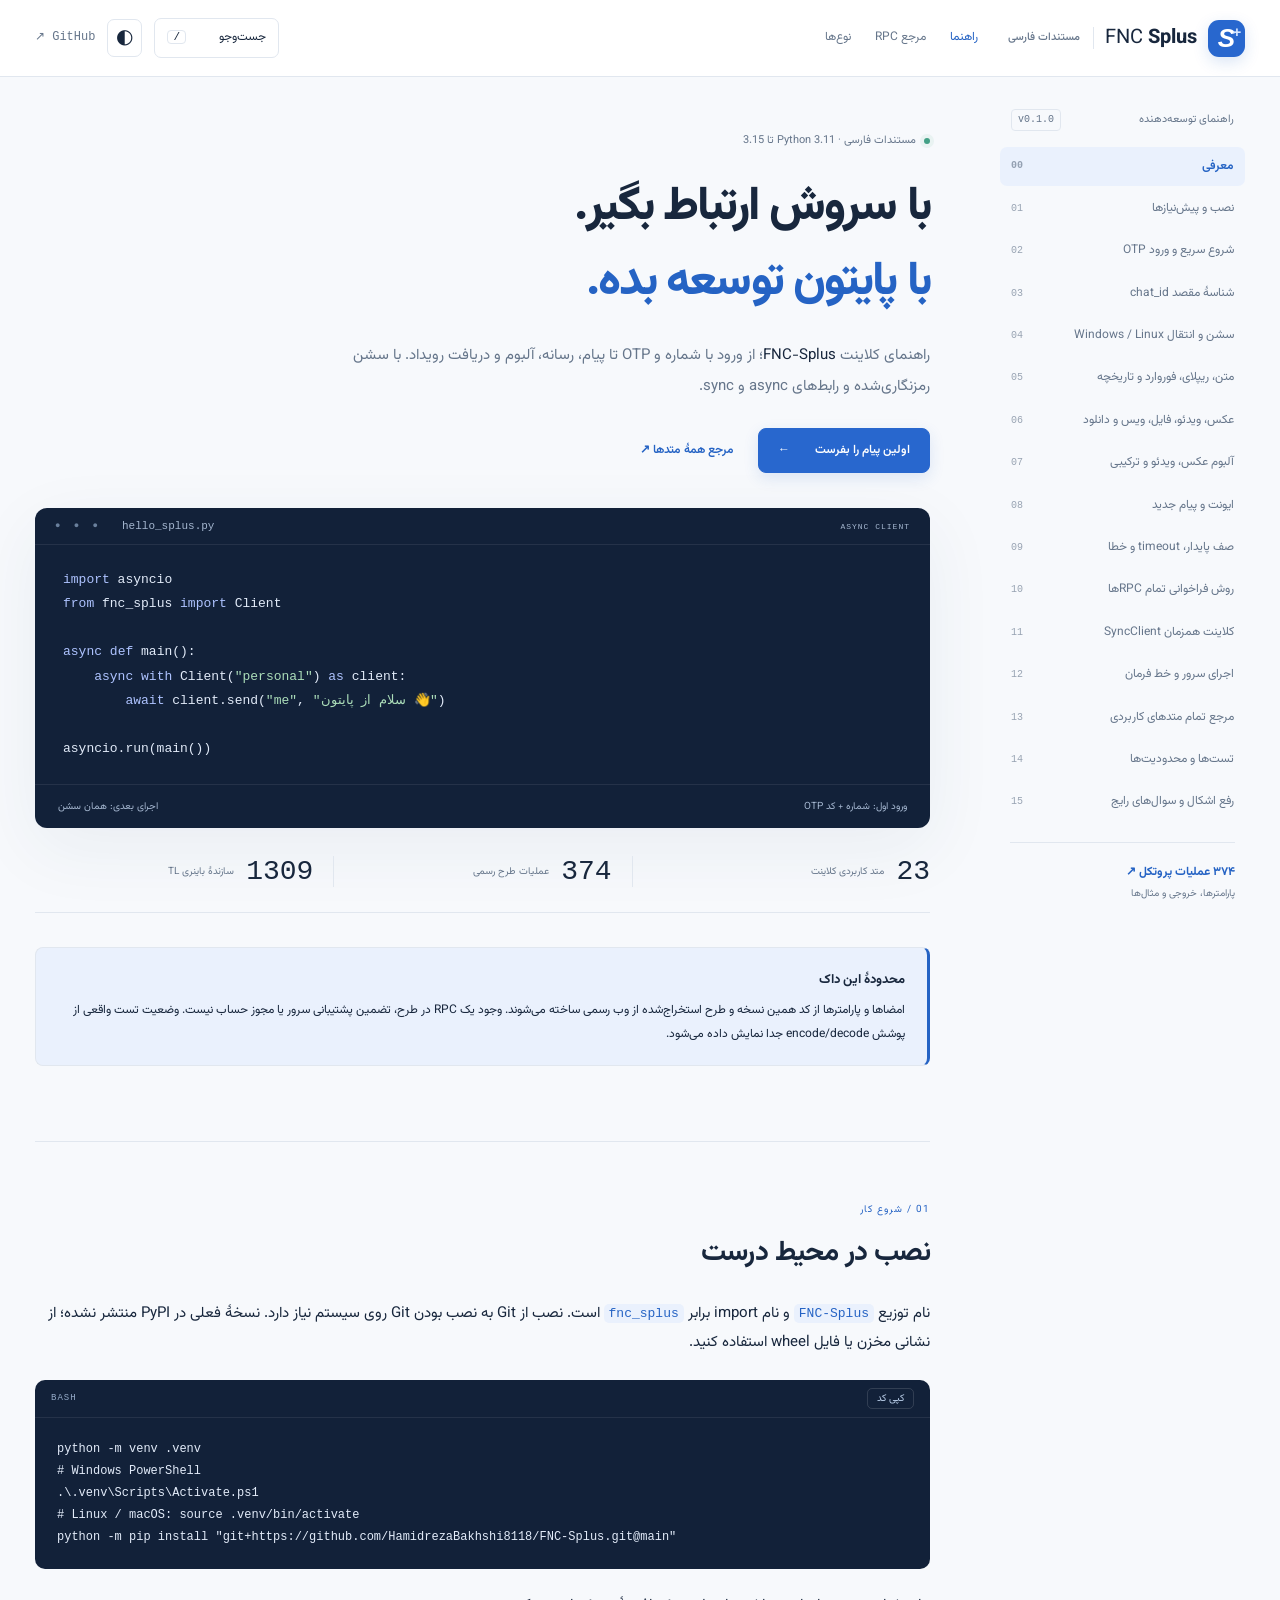
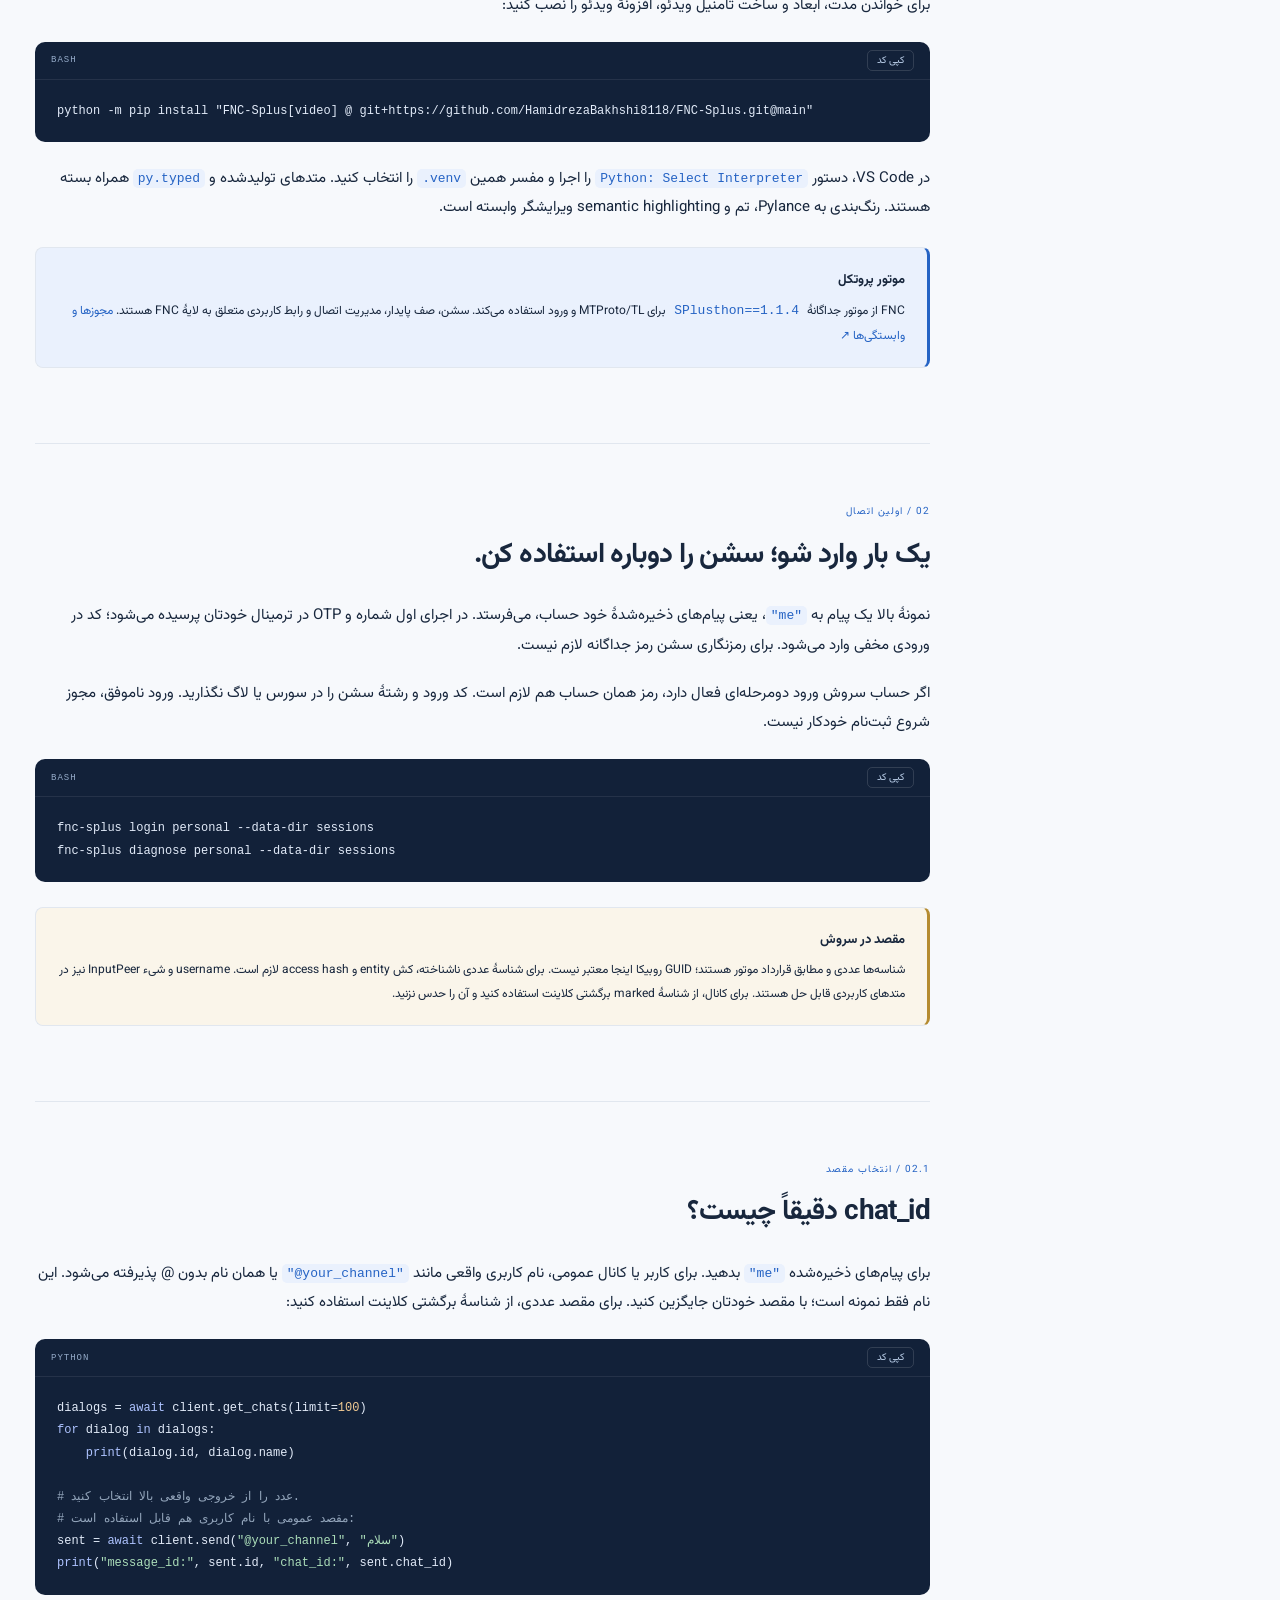
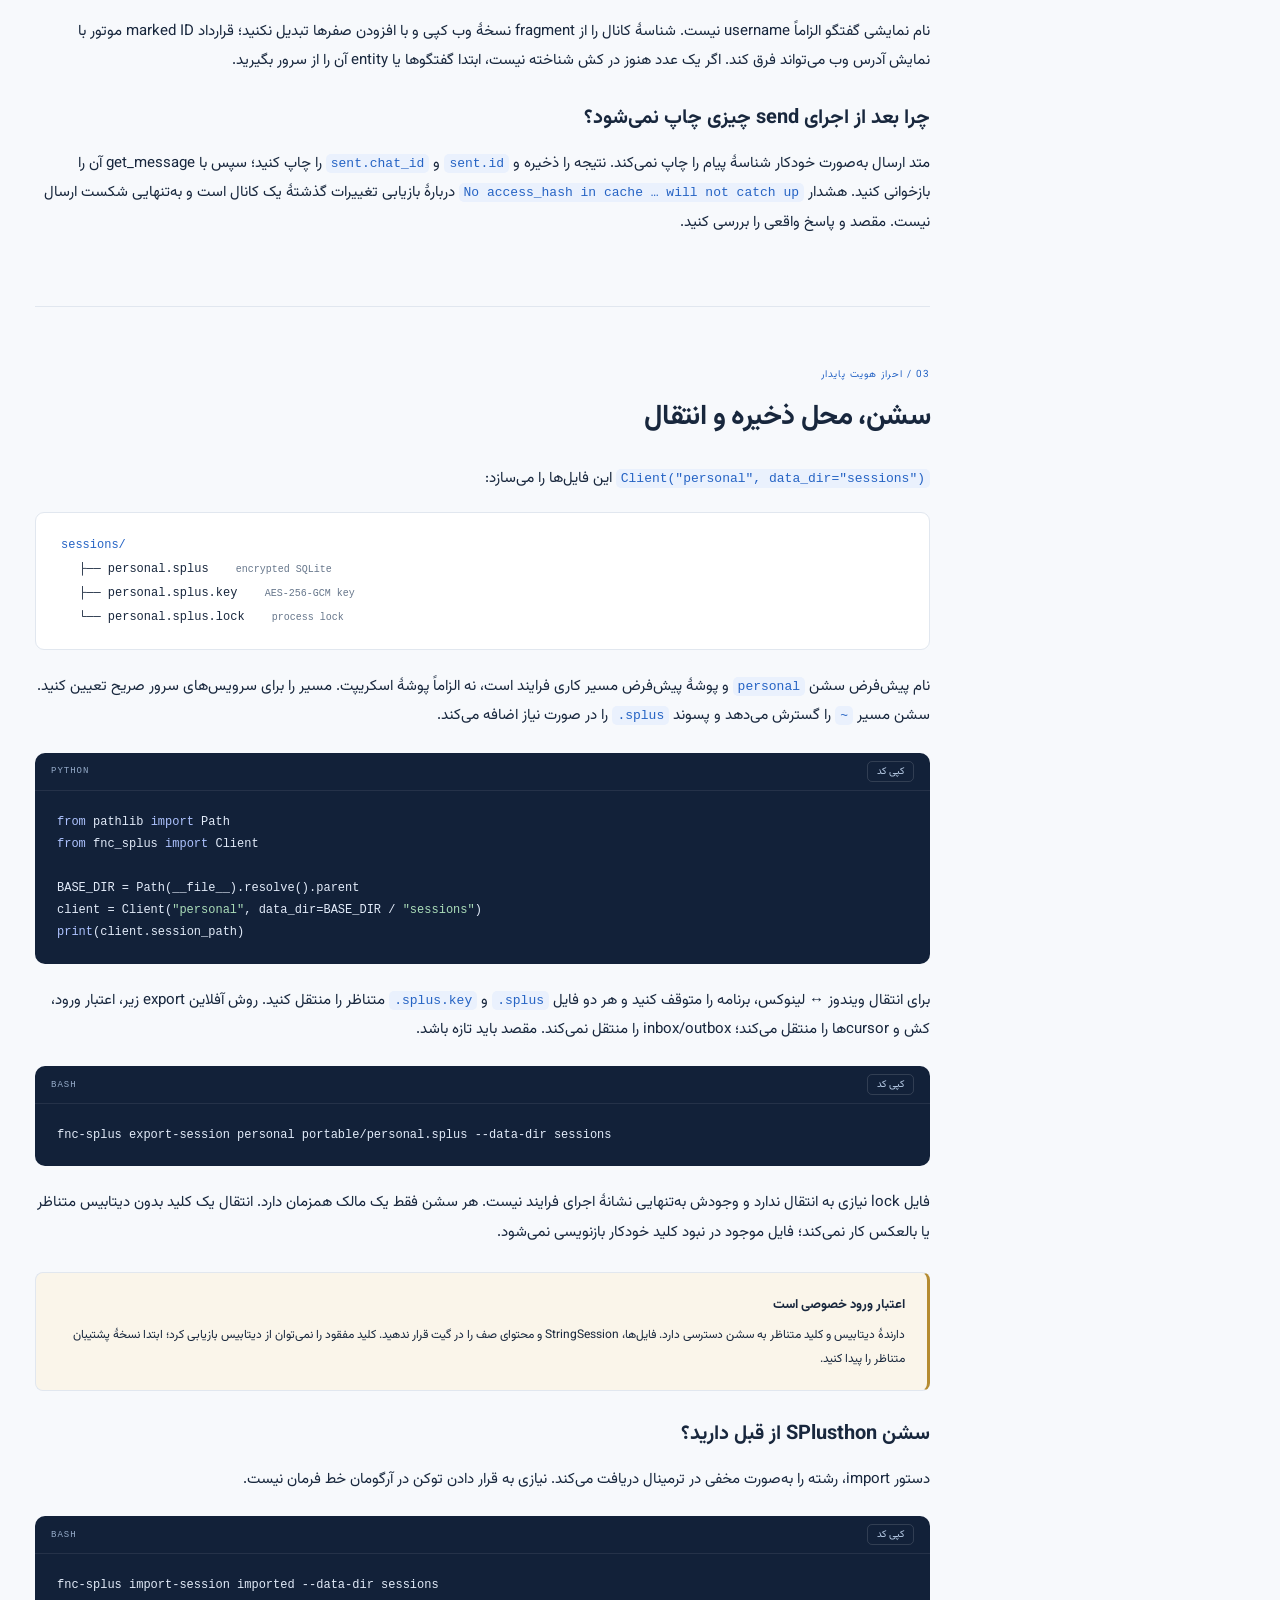
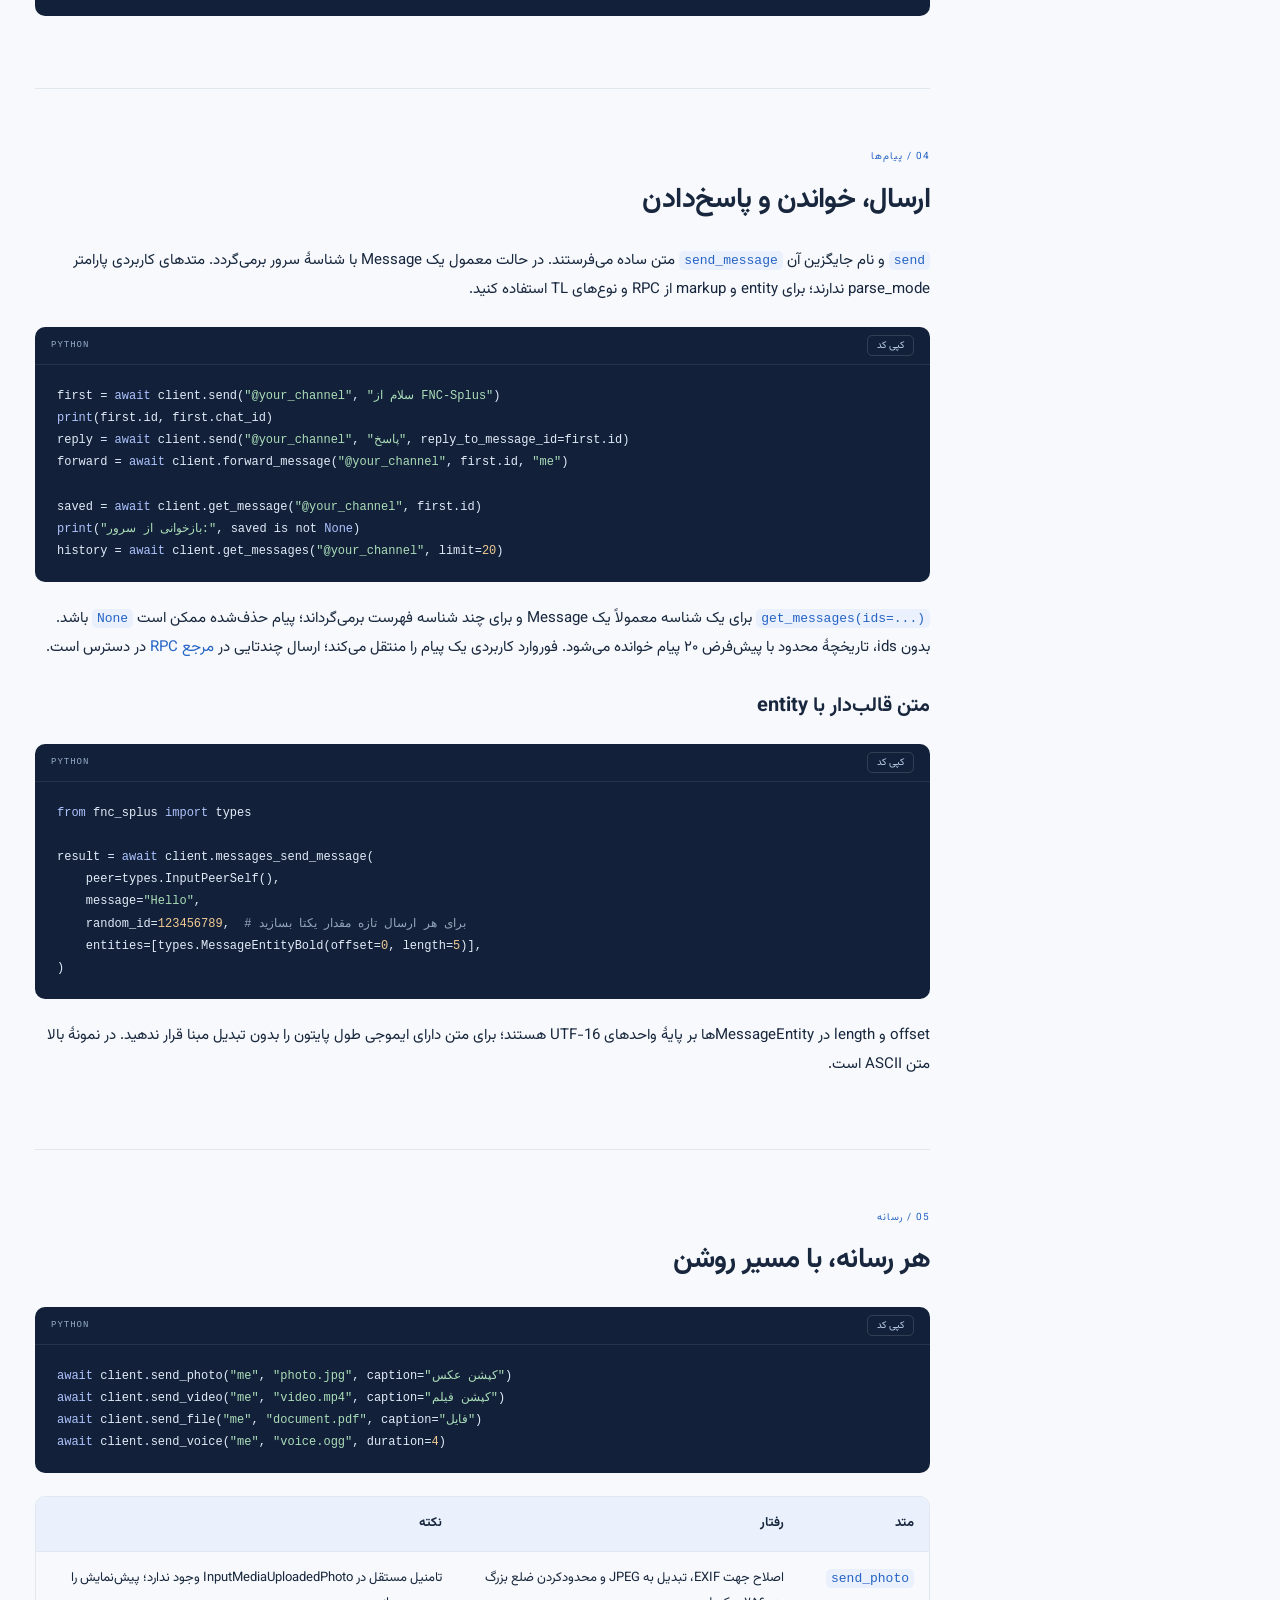
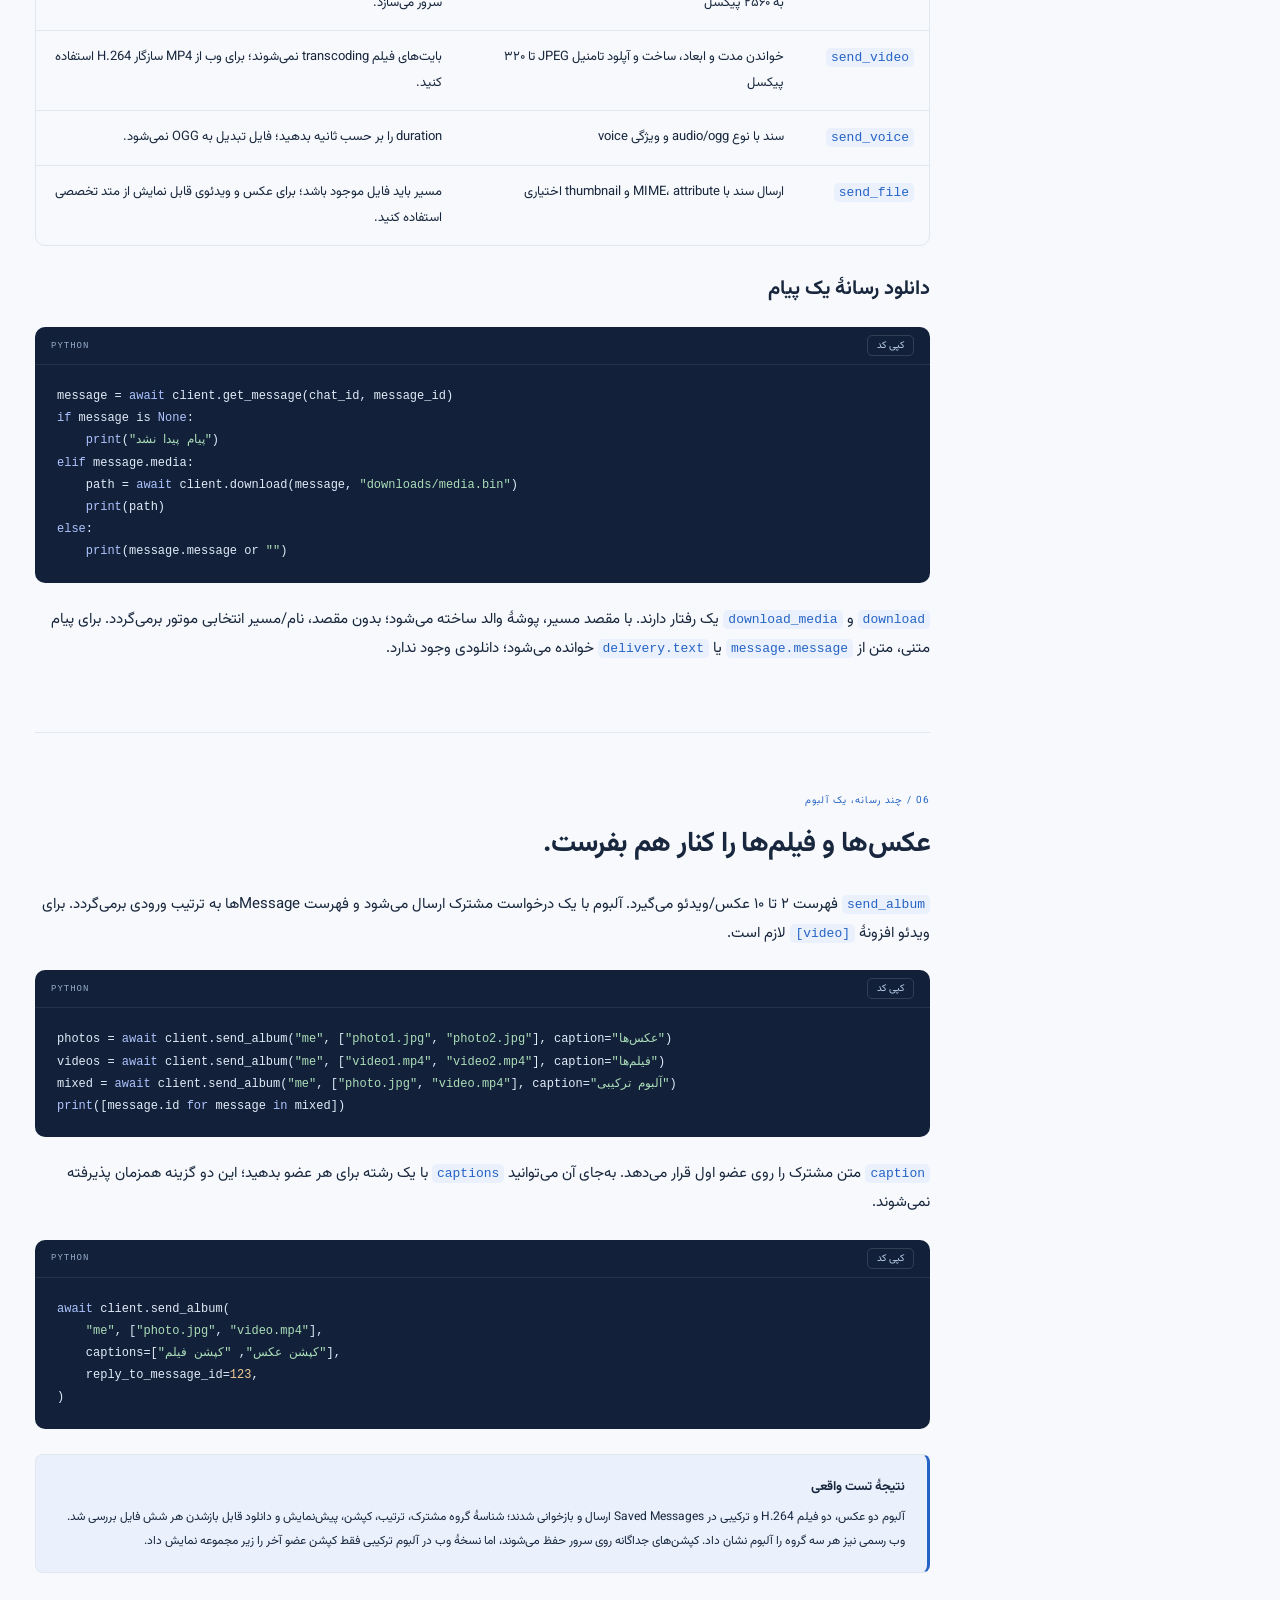
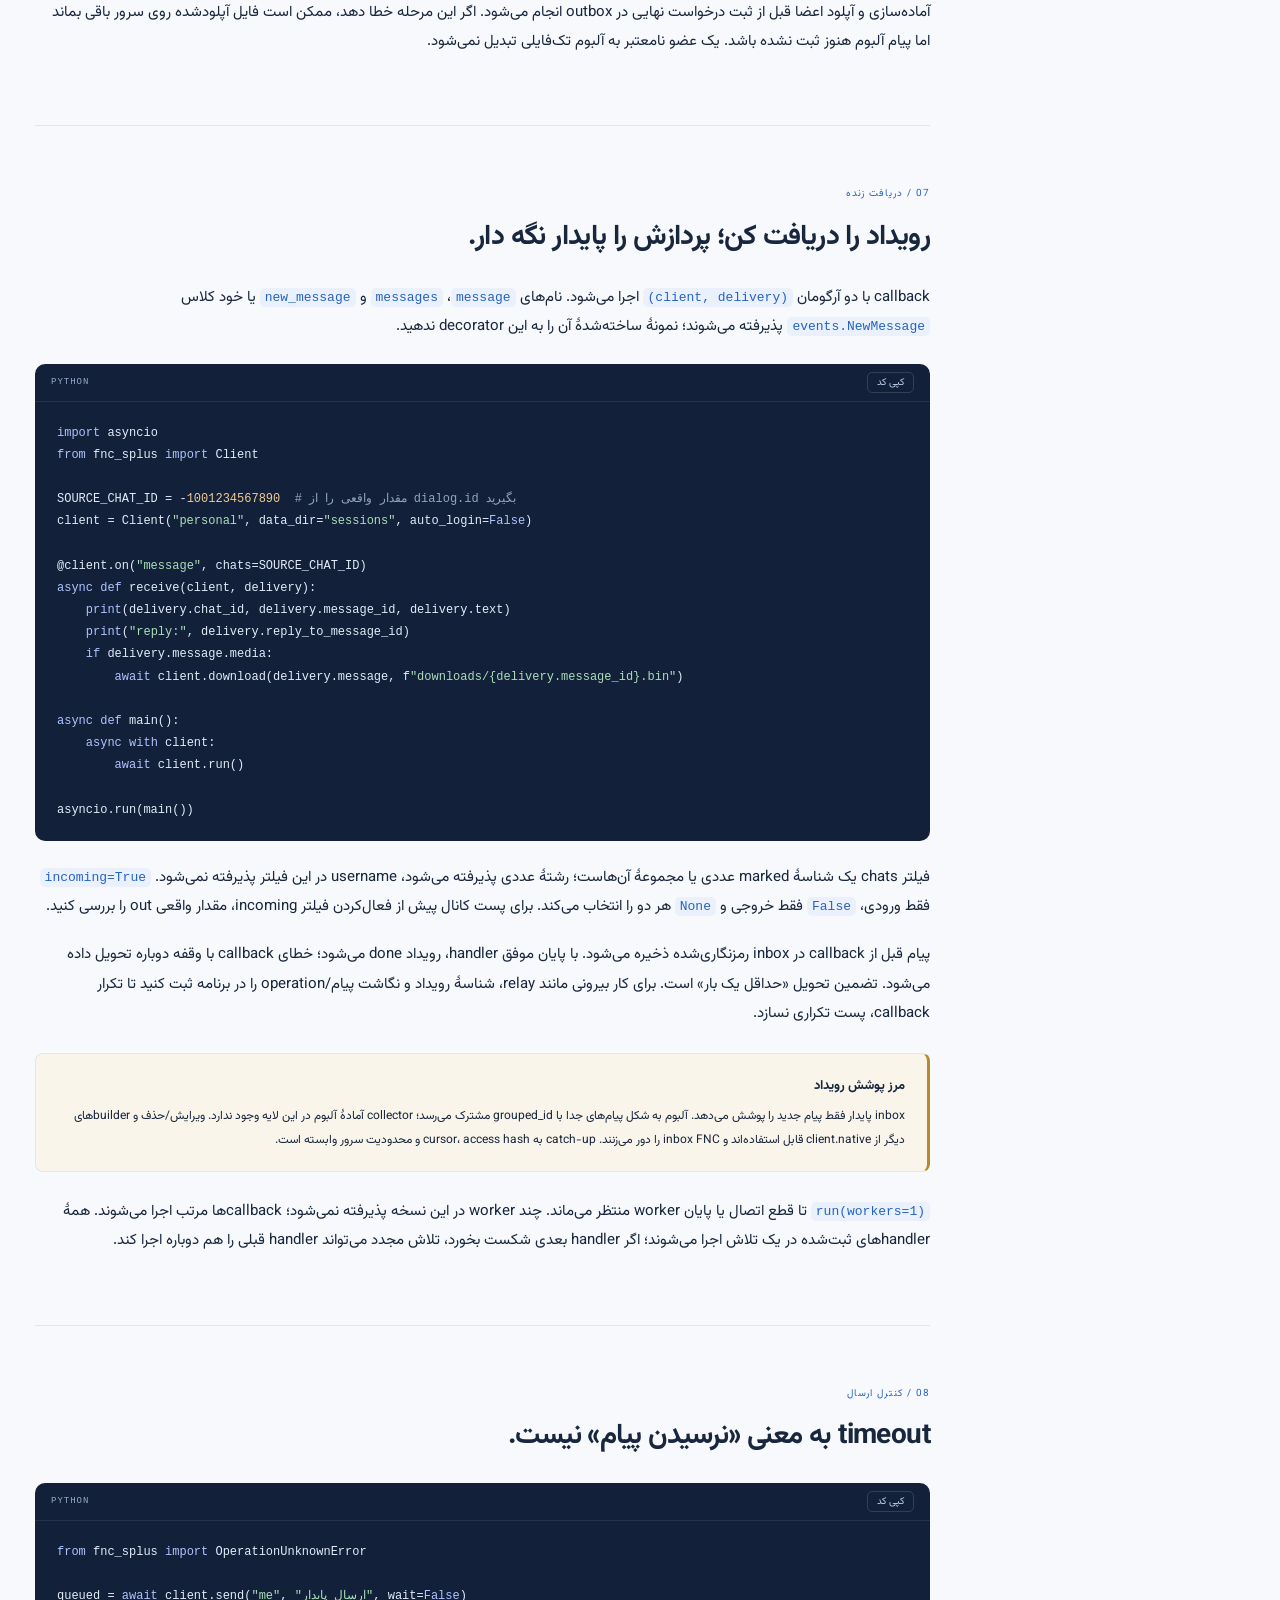
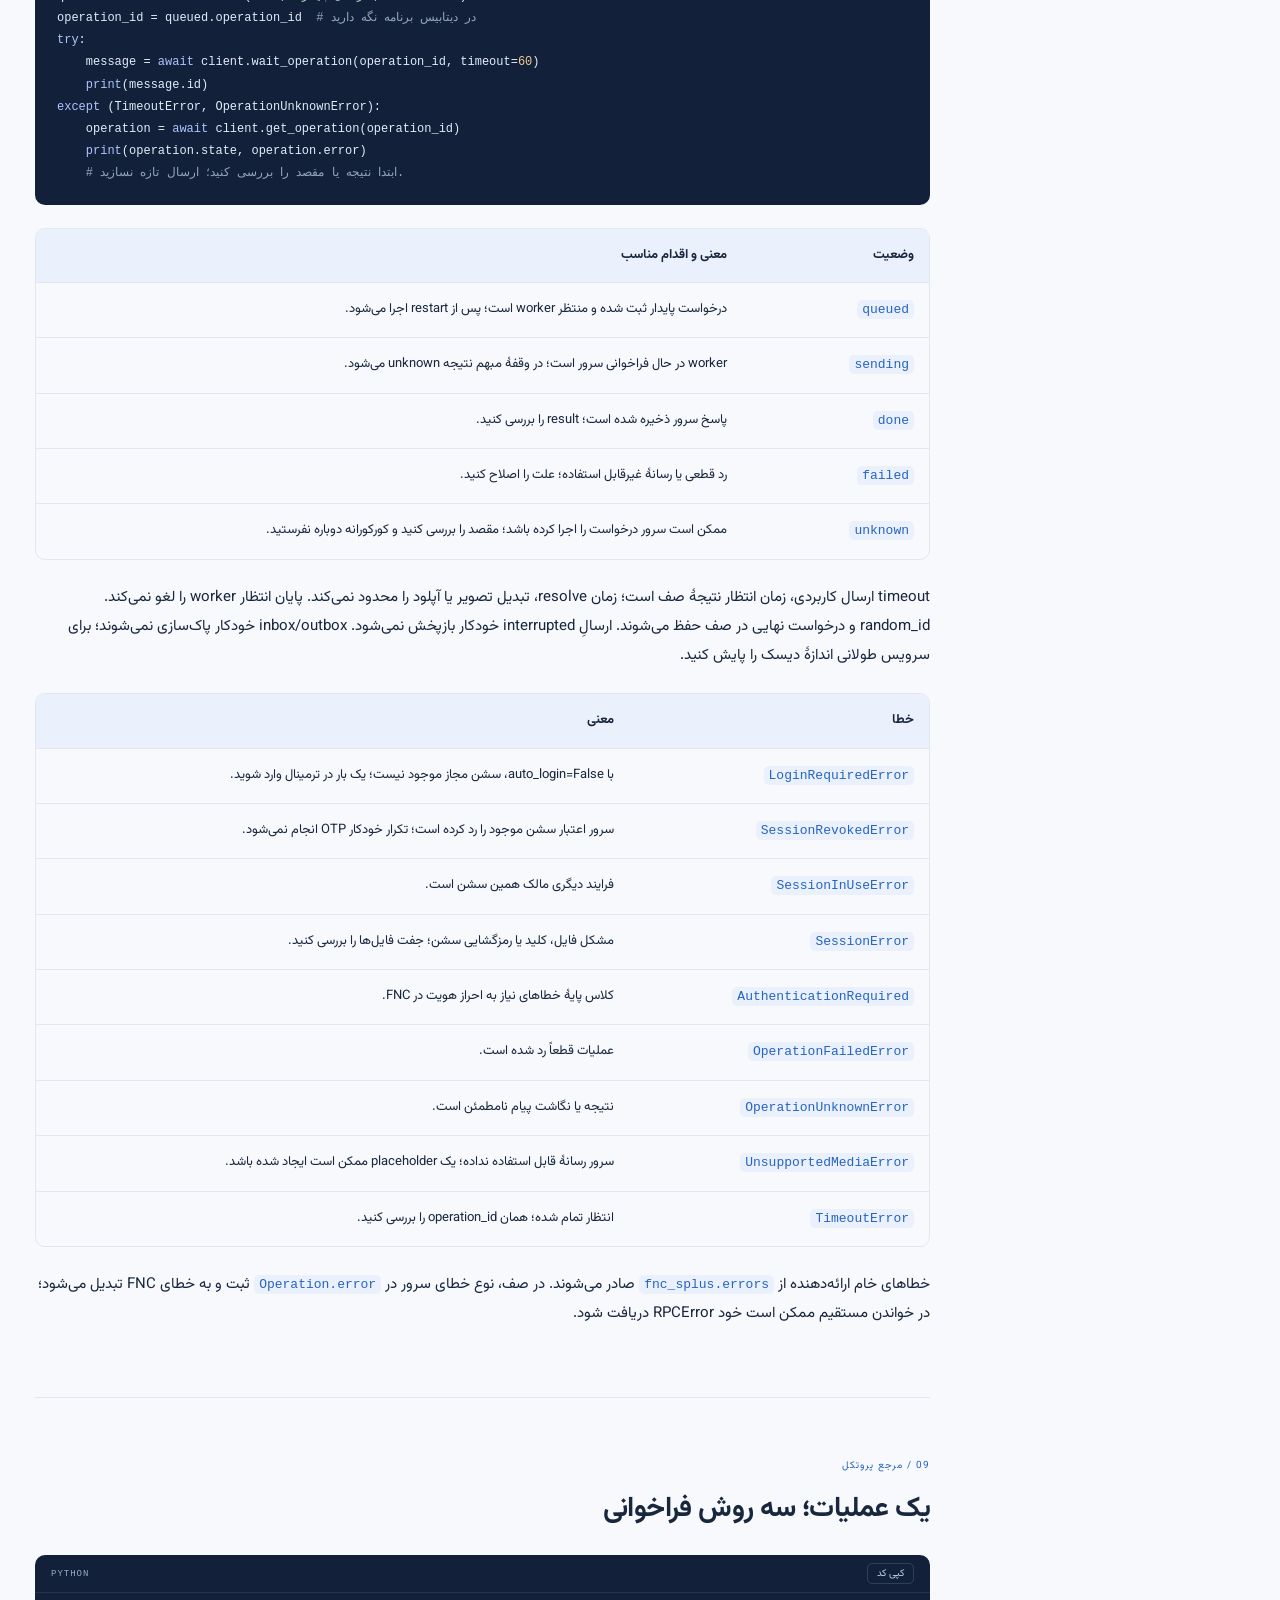
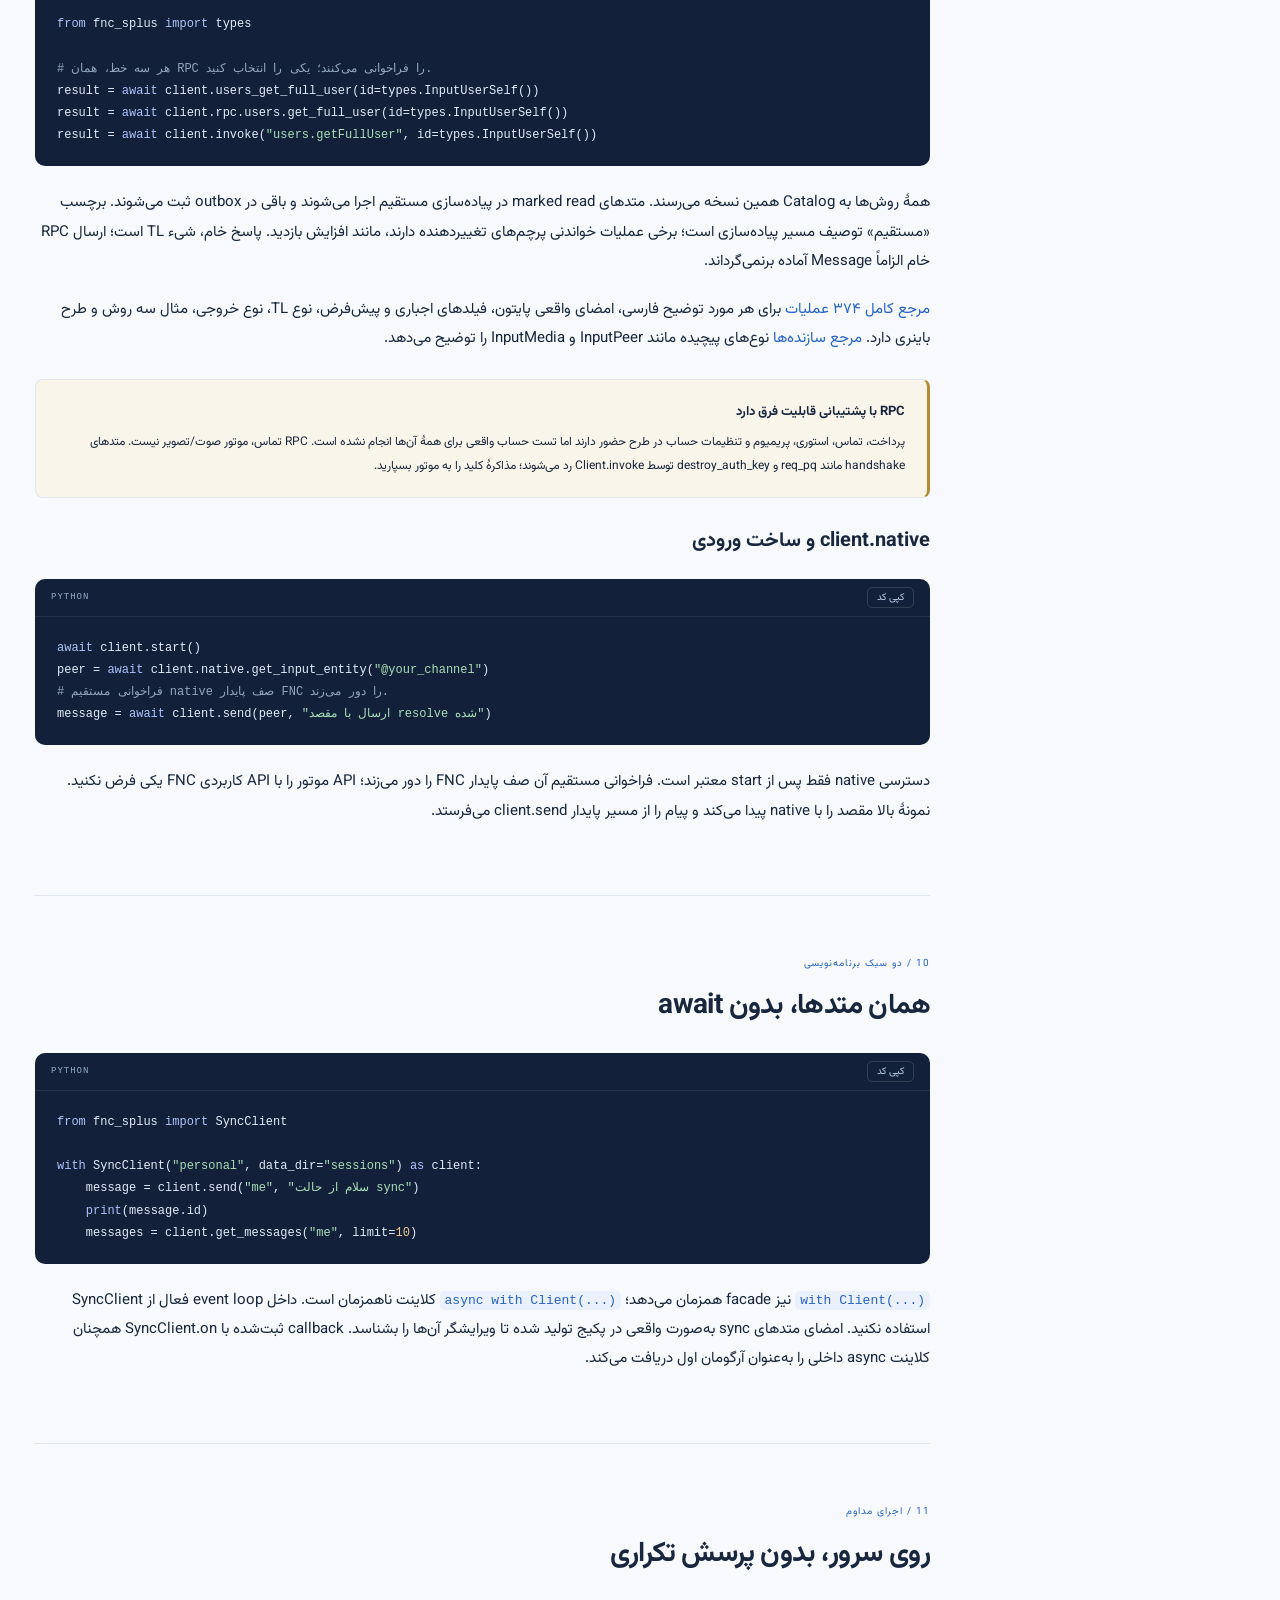
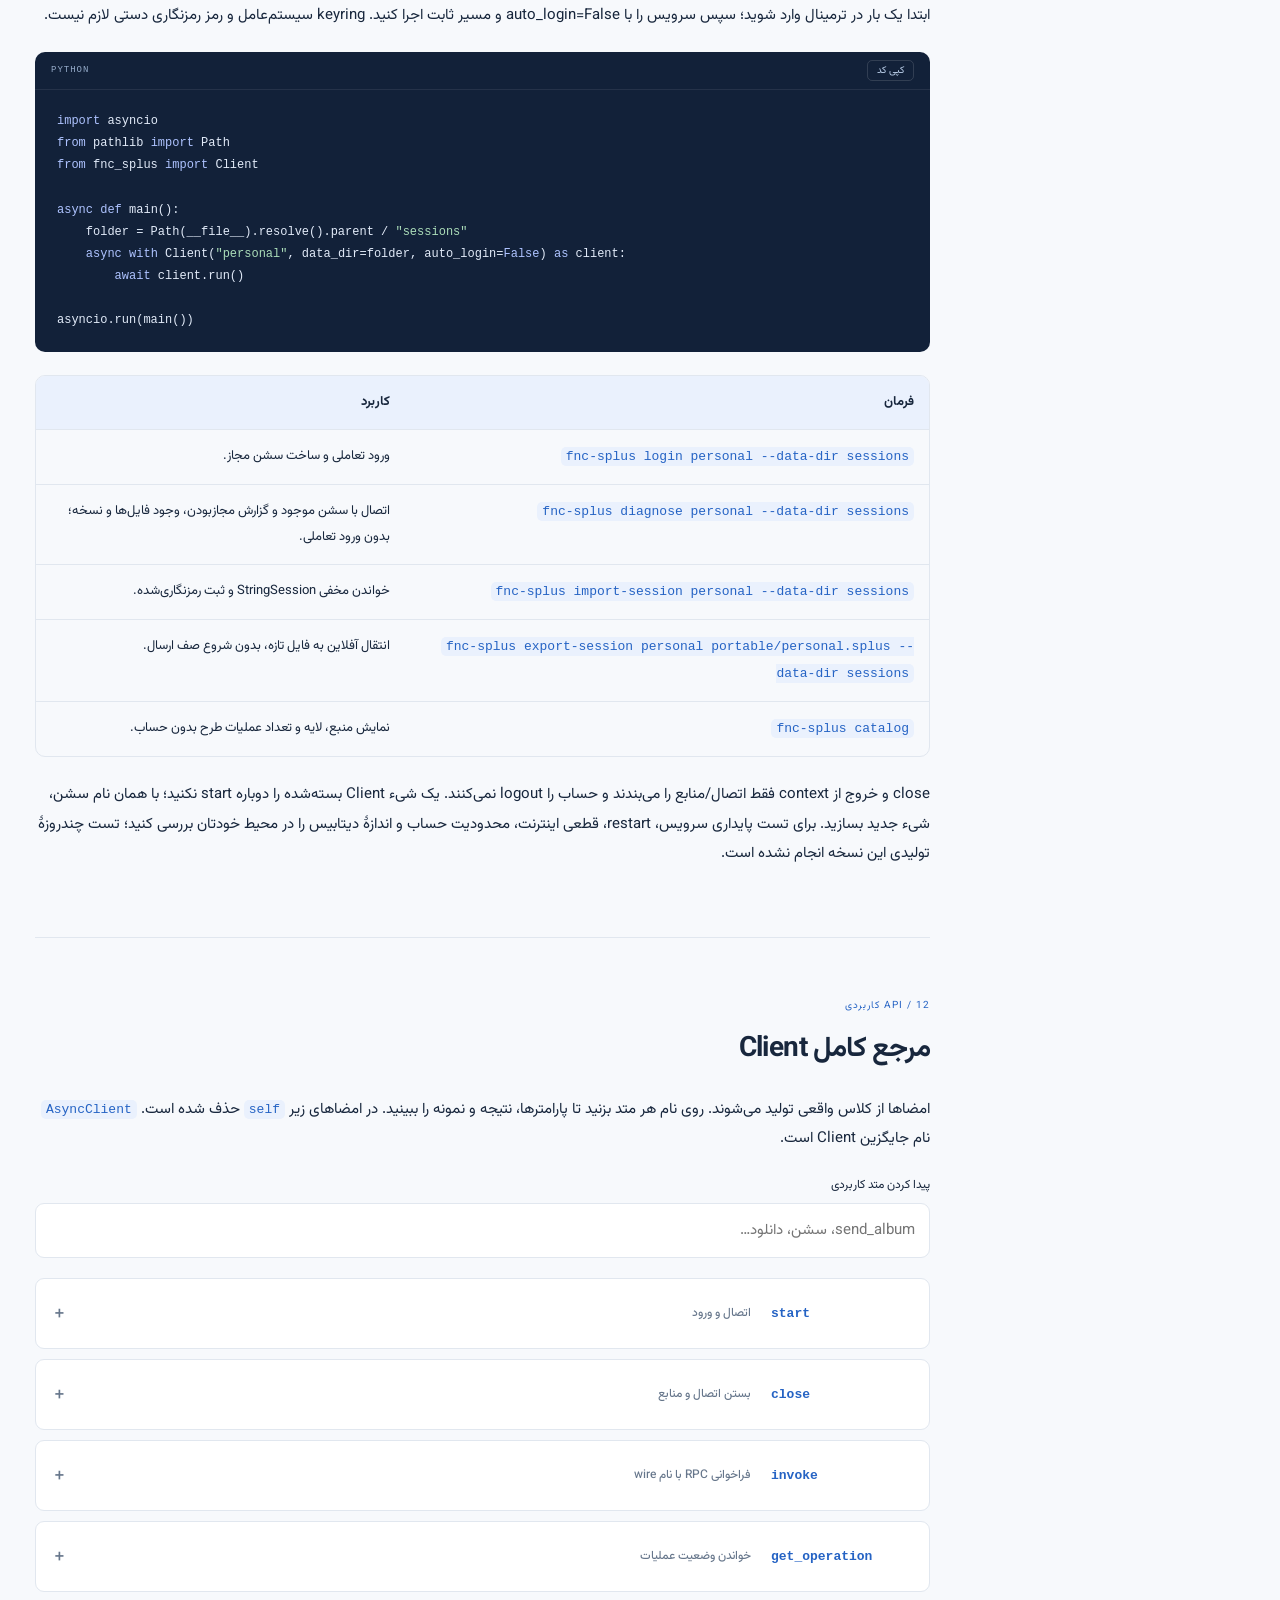
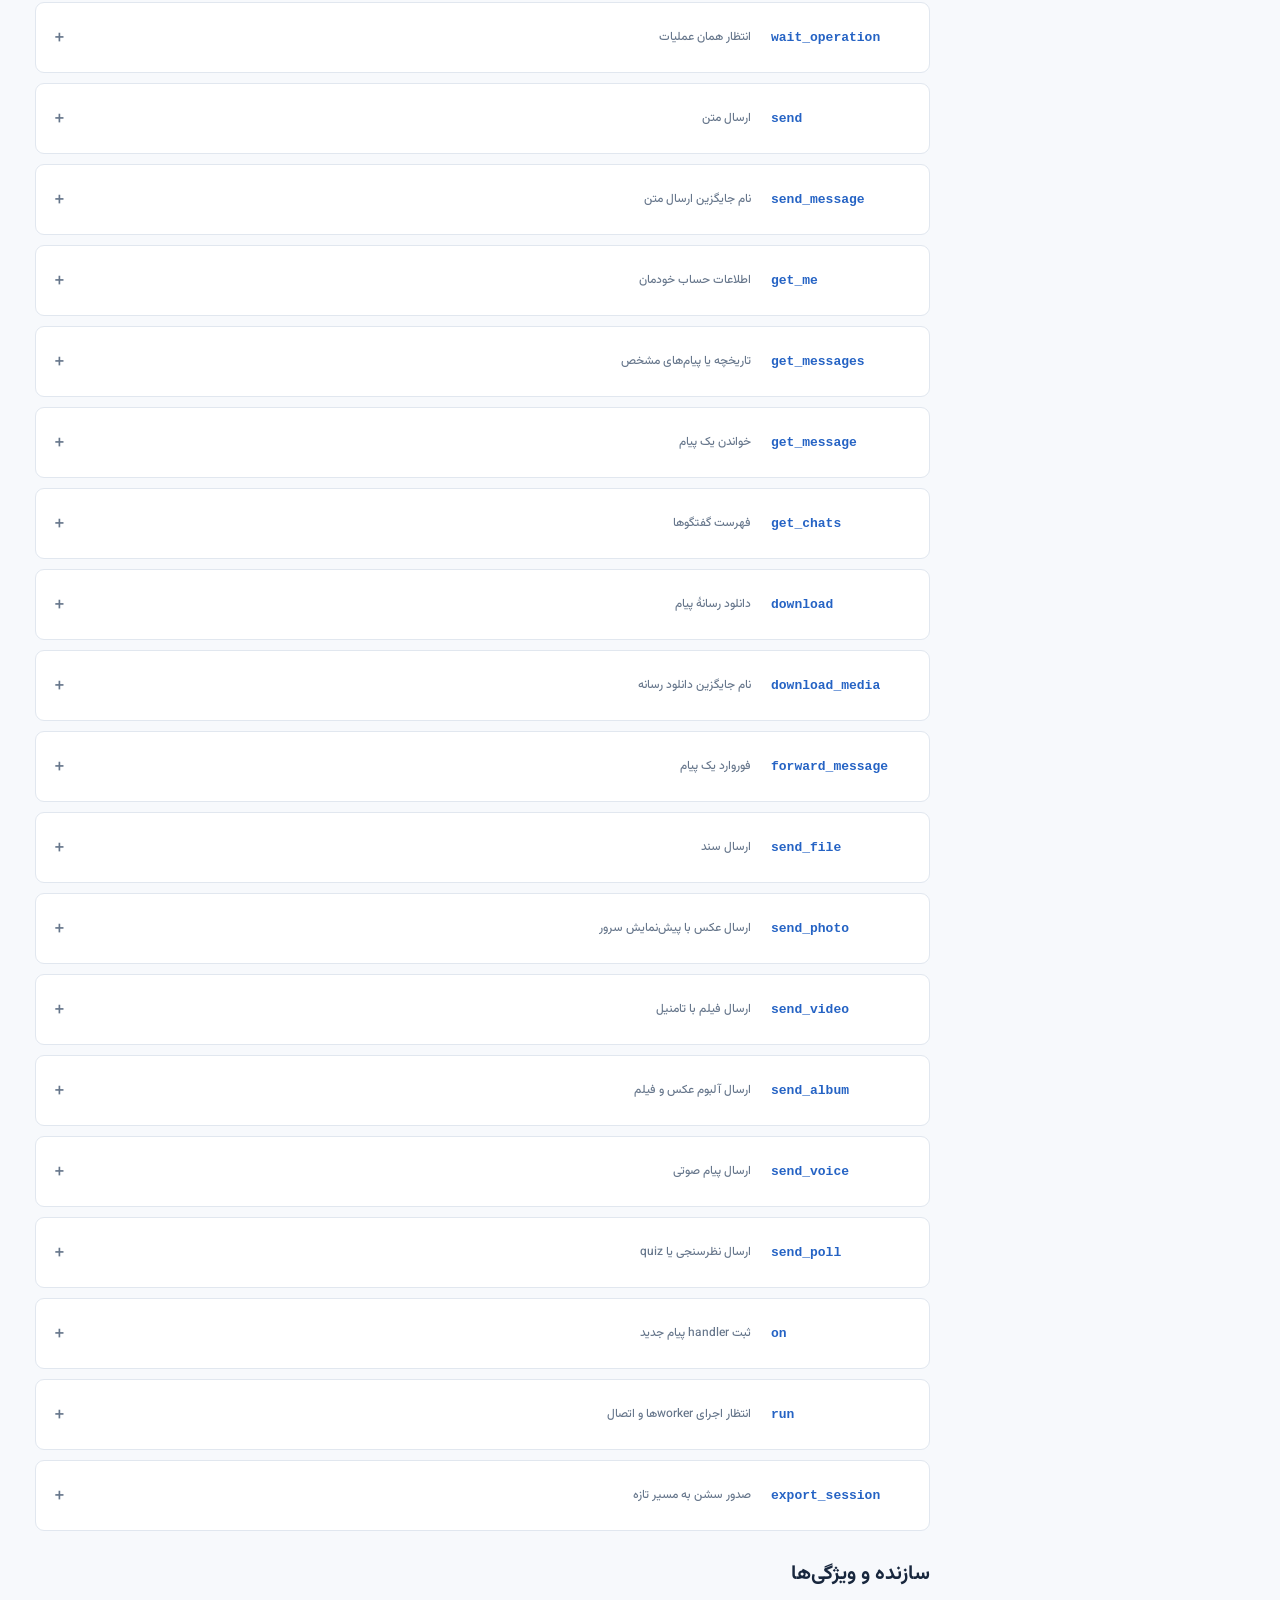
==== docs/site/index.html @ 66d09104 "docs: add complete Persian Splus website and generated API reference" ====
<!doctype html>
<html lang="fa" dir="rtl" data-theme="light"><head><meta charset="utf-8"><meta name="viewport" content="width=device-width,initial-scale=1"><meta name="description" content="مستندات فارسی FNC-Splus؛ ورود و سشن، پیام و آلبوم، ایونت و مرجع کامل متدهای سروش پلاس."><meta name="theme-color" content="#f7f9fc"><title>راهنمای فارسی کلاینت پایتون — FNC-Splus</title><link rel="icon" href="favicon.svg" type="image/svg+xml"><link rel="stylesheet" href="styles.css"><script src="reference.js" defer></script><script src="docs.js" defer></script></head><body data-page="guide"><a class="skip-link" href="#main">رفتن به محتوا</a><header class="site-header"><div class="header-inner">
<a class="brand" href="index.html"><span class="brand-icon" aria-hidden="true">S<span>+</span></span><span dir="ltr">FNC <b>Splus</b></span><span class="brand-caption">مستندات فارسی</span></a>
<nav class="top-nav" aria-label="ناوبری اصلی"><a href="index.html">راهنما</a><a href="api.html">مرجع RPC</a><a href="types.html">نوع‌ها</a></nav>
<div class="header-actions"><button id="search-trigger" aria-label="جست‌وجوی مستندات">جست‌وجو <kbd>/</kbd></button><button id="theme-toggle" aria-label="تغییر تم">◐</button><a class="github-link" href="https://github.com/HamidrezaBakhshi8118/FNC-Splus">GitHub ↗</a></div></div></header><div class="guide-layout"><aside class="sidebar"><div class="sidebar-kicker">راهنمای توسعه‌دهنده <span>v0.1.0</span></div><nav aria-label="بخش‌های راهنما"><a class="nav-link" href="#overview"><span>معرفی</span><small>00</small></a><a class="nav-link" href="#installation"><span>نصب و پیش‌نیازها</span><small>01</small></a><a class="nav-link" href="#quickstart"><span>شروع سریع و ورود OTP</span><small>02</small></a><a class="nav-link" href="#chat-id"><span>شناسهٔ مقصد chat_id</span><small>03</small></a><a class="nav-link" href="#sessions"><span>سشن و انتقال Windows / Linux</span><small>04</small></a><a class="nav-link" href="#messages"><span>متن، ریپلای، فوروارد و تاریخچه</span><small>05</small></a><a class="nav-link" href="#media"><span>عکس، ویدئو، فایل، ویس و دانلود</span><small>06</small></a><a class="nav-link" href="#albums"><span>آلبوم عکس، ویدئو و ترکیبی</span><small>07</small></a><a class="nav-link" href="#events"><span>ایونت و پیام جدید</span><small>08</small></a><a class="nav-link" href="#operations"><span>صف پایدار، timeout و خطا</span><small>09</small></a><a class="nav-link" href="#raw-api"><span>روش فراخوانی تمام RPCها</span><small>10</small></a><a class="nav-link" href="#sync"><span>کلاینت همزمان SyncClient</span><small>11</small></a><a class="nav-link" href="#server"><span>اجرای سرور و خط فرمان</span><small>12</small></a><a class="nav-link" href="#client-reference"><span>مرجع تمام متدهای کاربردی</span><small>13</small></a><a class="nav-link" href="#validation"><span>تست‌ها و محدودیت‌ها</span><small>14</small></a><a class="nav-link" href="#faq"><span>رفع اشکال و سوال‌های رایج</span><small>15</small></a></nav><a class="sidebar-reference" href="api.html"><b>۳۷۴ عملیات پروتکل ↗</b><span>پارامترها، خروجی و مثال‌ها</span></a><a class="sidebar-reference" href="types.html">فرهنگ نوع‌های TL ↗</a></aside><main id="main" class="guide-main"><section id="overview" class="hero" data-title="معرفی">
 <div class="eyebrow"><span class="status-dot"></span> مستندات فارسی · Python 3.11 تا 3.15</div>
 <h1>با سروش ارتباط بگیر.<br><span>با پایتون توسعه بده.</span></h1>
 <p class="hero-lead">راهنمای کلاینت <bdi>FNC-Splus</bdi>؛ از ورود با شماره و OTP تا پیام، رسانه، آلبوم و دریافت رویداد. با سشن رمزنگاری‌شده و رابط‌های async و sync.</p>
 <div class="hero-actions"><a class="primary-button" href="#quickstart">اولین پیام را بفرست <span aria-hidden="true">←</span></a><a class="text-button" href="api.html">مرجع همهٔ متدها ↗</a></div>
 <div class="hero-terminal"><div class="terminal-bar"><span class="terminal-dots">● ● ●</span><span>hello_splus.py</span><span class="terminal-label">ASYNC CLIENT</span></div><pre><code class="language-python">import asyncio
from fnc_splus import Client

async def main():
    async with Client("personal") as client:
        await client.send("me", "سلام از پایتون 👋")

asyncio.run(main())</code></pre><div class="terminal-foot">ورود اول: شماره + کد OTP <span>اجرای بعدی: همان سشن</span></div></div>
 <div class="metric-strip"><a href="#client-reference"><strong>23</strong><span>متد کاربردی کلاینت</span></a><a href="api.html"><strong>374</strong><span>عملیات طرح رسمی</span></a><a href="types.html"><strong>1309</strong><span>سازندهٔ باینری TL</span></a></div>
 <div class="callout"><b>محدودهٔ این داک</b><p>امضاها و پارامترها از کد همین نسخه و طرح استخراج‌شده از وب رسمی ساخته می‌شوند. وجود یک RPC در طرح، تضمین پشتیبانی سرور یا مجوز حساب نیست. وضعیت تست واقعی از پوشش encode/decode جدا نمایش داده می‌شود.</p></div>
</section>
<section id="installation" data-title="نصب و پیش‌نیازها"><div class="section-label">01 / شروع کار</div><h2>نصب در محیط درست</h2><p>نام توزیع <code>FNC-Splus</code> و نام import برابر <code>fnc_splus</code> است. نصب از Git به نصب بودن Git روی سیستم نیاز دارد. نسخهٔ فعلی در PyPI منتشر نشده؛ از نشانی مخزن یا فایل wheel استفاده کنید.</p>
<div class="code-card"><div class="code-bar"><span>BASH</span><button class="copy-button" type="button">کپی کد</button></div><pre dir="ltr"><code class="language-bash">python -m venv .venv
# Windows PowerShell
.\.venv\Scripts\Activate.ps1
# Linux / macOS: source .venv/bin/activate
python -m pip install &quot;git+https://github.com/HamidrezaBakhshi8118/FNC-Splus.git@main&quot;</code></pre></div>
<p>برای خواندن مدت، ابعاد و ساخت تامنیل ویدئو، افزونهٔ ویدئو را نصب کنید:</p>
<div class="code-card"><div class="code-bar"><span>BASH</span><button class="copy-button" type="button">کپی کد</button></div><pre dir="ltr"><code class="language-bash">python -m pip install &quot;FNC-Splus[video] @ git+https://github.com/HamidrezaBakhshi8118/FNC-Splus.git@main&quot;</code></pre></div>
<p>در VS Code، دستور <code>Python: Select Interpreter</code> را اجرا و مفسر همین <code>.venv</code> را انتخاب کنید. متدهای تولیدشده و <code>py.typed</code> همراه بسته هستند. رنگ‌بندی به Pylance، تم و semantic highlighting ویرایشگر وابسته است.</p>
<div class="callout"><b>موتور پروتکل</b><p>FNC از موتور جداگانهٔ <code>SPlusthon==1.1.4</code> برای MTProto/TL و ورود استفاده می‌کند. سشن، صف پایدار، مدیریت اتصال و رابط کاربردی متعلق به لایهٔ FNC هستند. <a href="https://github.com/HamidrezaBakhshi8118/FNC-Splus/blob/main/THIRD_PARTY_NOTICES.md">مجوزها و وابستگی‌ها ↗</a></p></div></section>
<section id="quickstart" data-title="شروع سریع و ورود OTP"><div class="section-label">02 / اولین اتصال</div><h2>یک بار وارد شو؛ سشن را دوباره استفاده کن.</h2><p>نمونهٔ بالا یک پیام به <code>"me"</code>، یعنی پیام‌های ذخیره‌شدهٔ خود حساب، می‌فرستد. در اجرای اول شماره و OTP در ترمینال خودتان پرسیده می‌شود؛ کد در ورودی مخفی وارد می‌شود. برای رمزنگاری سشن رمز جداگانه لازم نیست.</p><p>اگر حساب سروش ورود دومرحله‌ای فعال دارد، رمز همان حساب هم لازم است. کد ورود و رشتهٔ سشن را در سورس یا لاگ نگذارید. ورود ناموفق، مجوز شروع ثبت‌نام خودکار نیست.</p>
<div class="code-card"><div class="code-bar"><span>BASH</span><button class="copy-button" type="button">کپی کد</button></div><pre dir="ltr"><code class="language-bash">fnc-splus login personal --data-dir sessions
fnc-splus diagnose personal --data-dir sessions</code></pre></div>
<div class="callout warning"><b>مقصد در سروش</b><p>شناسه‌ها عددی و مطابق قرارداد موتور هستند؛ GUID روبیکا اینجا معتبر نیست. برای شناسهٔ عددی ناشناخته، کش entity و access hash لازم است. username و شیء InputPeer نیز در متدهای کاربردی قابل حل هستند. برای کانال، از شناسهٔ marked برگشتی کلاینت استفاده کنید و آن را حدس نزنید.</p></div></section>
<section id="chat-id" data-title="شناسهٔ مقصد chat_id"><div class="section-label">02.1 / انتخاب مقصد</div><h2>chat_id دقیقاً چیست؟</h2><p>برای پیام‌های ذخیره‌شده <code>"me"</code> بدهید. برای کاربر یا کانال عمومی، نام کاربری واقعی مانند <code>"@your_channel"</code> یا همان نام بدون @ پذیرفته می‌شود. این نام فقط نمونه است؛ با مقصد خودتان جایگزین کنید. برای مقصد عددی، از شناسهٔ برگشتی کلاینت استفاده کنید:</p><div class="code-card"><div class="code-bar"><span>PYTHON</span><button class="copy-button" type="button">کپی کد</button></div><pre dir="ltr"><code class="language-python">dialogs = await client.get_chats(limit=100)
for dialog in dialogs:
    print(dialog.id, dialog.name)

# عدد را از خروجی واقعی بالا انتخاب کنید.
# مقصد عمومی با نام کاربری هم قابل استفاده است:
sent = await client.send(&quot;@your_channel&quot;, &quot;سلام&quot;)
print(&quot;message_id:&quot;, sent.id, &quot;chat_id:&quot;, sent.chat_id)</code></pre></div><p>نام نمایشی گفتگو الزاماً username نیست. شناسهٔ کانال را از fragment نسخهٔ وب کپی و با افزودن صفرها تبدیل نکنید؛ قرارداد marked ID موتور با نمایش آدرس وب می‌تواند فرق کند. اگر یک عدد هنوز در کش شناخته نیست، ابتدا گفتگوها یا entity آن را از سرور بگیرید.</p><h3>چرا بعد از اجرای send چیزی چاپ نمی‌شود؟</h3><p>متد ارسال به‌صورت خودکار شناسهٔ پیام را چاپ نمی‌کند. نتیجه را ذخیره و <code>sent.id</code> و <code>sent.chat_id</code> را چاپ کنید؛ سپس با get_message آن را بازخوانی کنید. هشدار <code>No access_hash in cache … will not catch up</code> دربارهٔ بازیابی تغییرات گذشتهٔ یک کانال است و به‌تنهایی شکست ارسال نیست. مقصد و پاسخ واقعی را بررسی کنید.</p></section>
<section id="sessions" data-title="سشن و انتقال Windows / Linux"><div class="section-label">03 / احراز هویت پایدار</div><h2>سشن، محل ذخیره و انتقال</h2><p><code>Client("personal", data_dir="sessions")</code> این فایل‌ها را می‌سازد:</p><div class="file-tree" dir="ltr"><span>sessions/</span><div>├── personal.splus <em>encrypted SQLite</em><br>├── personal.splus.key <em>AES-256-GCM key</em><br>└── personal.splus.lock <em>process lock</em></div></div><p>نام پیش‌فرض سشن <code>personal</code> و پوشهٔ پیش‌فرض مسیر کاری فرایند است، نه الزاماً پوشهٔ اسکریپت. مسیر را برای سرویس‌های سرور صریح تعیین کنید. سشن مسیر <code>~</code> را گسترش می‌دهد و پسوند <code>.splus</code> را در صورت نیاز اضافه می‌کند.</p>
<div class="code-card"><div class="code-bar"><span>PYTHON</span><button class="copy-button" type="button">کپی کد</button></div><pre dir="ltr"><code class="language-python">from pathlib import Path
from fnc_splus import Client

BASE_DIR = Path(__file__).resolve().parent
client = Client(&quot;personal&quot;, data_dir=BASE_DIR / &quot;sessions&quot;)
print(client.session_path)</code></pre></div>
<p>برای انتقال ویندوز ↔ لینوکس، برنامه را متوقف کنید و هر دو فایل <code>.splus</code> و <code>.splus.key</code> متناظر را منتقل کنید. روش آفلاین export زیر، اعتبار ورود، کش و cursorها را منتقل می‌کند؛ inbox/outbox را منتقل نمی‌کند. مقصد باید تازه باشد.</p>
<div class="code-card"><div class="code-bar"><span>BASH</span><button class="copy-button" type="button">کپی کد</button></div><pre dir="ltr"><code class="language-bash">fnc-splus export-session personal portable/personal.splus --data-dir sessions</code></pre></div>
<p>فایل lock نیازی به انتقال ندارد و وجودش به‌تنهایی نشانهٔ اجرای فرایند نیست. هر سشن فقط یک مالک همزمان دارد. انتقال یک کلید بدون دیتابیس متناظر یا بالعکس کار نمی‌کند؛ فایل موجود در نبود کلید خودکار بازنویسی نمی‌شود.</p><div class="callout warning"><b>اعتبار ورود خصوصی است</b><p>دارندهٔ دیتابیس و کلید متناظر به سشن دسترسی دارد. فایل‌ها، StringSession و محتوای صف را در گیت قرار ندهید. کلید مفقود را نمی‌توان از دیتابیس بازیابی کرد؛ ابتدا نسخهٔ پشتیبان متناظر را پیدا کنید.</p></div>
<h3>سشن SPlusthon از قبل دارید؟</h3><p>دستور import، رشته را به‌صورت مخفی در ترمینال دریافت می‌کند. نیازی به قرار دادن توکن در آرگومان خط فرمان نیست.</p><div class="code-card"><div class="code-bar"><span>BASH</span><button class="copy-button" type="button">کپی کد</button></div><pre dir="ltr"><code class="language-bash">fnc-splus import-session imported --data-dir sessions</code></pre></div>
</section>
<section id="messages" data-title="متن، ریپلای، فوروارد و تاریخچه"><div class="section-label">04 / پیام‌ها</div><h2>ارسال، خواندن و پاسخ‌دادن</h2><p><code>send</code> و نام جایگزین آن <code>send_message</code> متن ساده می‌فرستند. در حالت معمول یک Message با شناسهٔ سرور برمی‌گردد. متدهای کاربردی پارامتر parse_mode ندارند؛ برای entity و markup از RPC و نوع‌های TL استفاده کنید.</p><div class="code-card"><div class="code-bar"><span>PYTHON</span><button class="copy-button" type="button">کپی کد</button></div><pre dir="ltr"><code class="language-python">first = await client.send(&quot;@your_channel&quot;, &quot;سلام از FNC-Splus&quot;)
print(first.id, first.chat_id)
reply = await client.send(&quot;@your_channel&quot;, &quot;پاسخ&quot;, reply_to_message_id=first.id)
forward = await client.forward_message(&quot;@your_channel&quot;, first.id, &quot;me&quot;)

saved = await client.get_message(&quot;@your_channel&quot;, first.id)
print(&quot;بازخوانی از سرور:&quot;, saved is not None)
history = await client.get_messages(&quot;@your_channel&quot;, limit=20)</code></pre></div>
<p><code>get_messages(ids=...)</code> برای یک شناسه معمولاً یک Message و برای چند شناسه فهرست برمی‌گرداند؛ پیام حذف‌شده ممکن است <code>None</code> باشد. بدون ids، تاریخچهٔ محدود با پیش‌فرض ۲۰ پیام خوانده می‌شود. فوروارد کاربردی یک پیام را منتقل می‌کند؛ ارسال چندتایی در <a href="api.html#messages.forwardMessages">مرجع RPC</a> در دسترس است.</p>
<h3>متن قالب‌دار با entity</h3><div class="code-card"><div class="code-bar"><span>PYTHON</span><button class="copy-button" type="button">کپی کد</button></div><pre dir="ltr"><code class="language-python">from fnc_splus import types

result = await client.messages_send_message(
    peer=types.InputPeerSelf(),
    message=&quot;Hello&quot;,
    random_id=123456789,  # برای هر ارسال تازه مقدار یکتا بسازید
    entities=[types.MessageEntityBold(offset=0, length=5)],
)</code></pre></div>
<p>offset و length در MessageEntityها بر پایهٔ واحدهای UTF-16 هستند؛ برای متن دارای ایموجی طول پایتون را بدون تبدیل مبنا قرار ندهید. در نمونهٔ بالا متن ASCII است.</p></section>
<section id="media" data-title="عکس، ویدئو، فایل، ویس و دانلود"><div class="section-label">05 / رسانه</div><h2>هر رسانه، با مسیر روشن</h2><div class="code-card"><div class="code-bar"><span>PYTHON</span><button class="copy-button" type="button">کپی کد</button></div><pre dir="ltr"><code class="language-python">await client.send_photo(&quot;me&quot;, &quot;photo.jpg&quot;, caption=&quot;کپشن عکس&quot;)
await client.send_video(&quot;me&quot;, &quot;video.mp4&quot;, caption=&quot;کپشن فیلم&quot;)
await client.send_file(&quot;me&quot;, &quot;document.pdf&quot;, caption=&quot;فایل&quot;)
await client.send_voice(&quot;me&quot;, &quot;voice.ogg&quot;, duration=4)</code></pre></div>
<div class="table-wrap"><table><thead><tr><th>متد</th><th>رفتار</th><th>نکته</th></tr></thead><tbody><tr><td><code>send_photo</code></td><td>اصلاح جهت EXIF، تبدیل به JPEG و محدودکردن ضلع بزرگ به ۲۵۶۰ پیکسل</td><td>تامنیل مستقل در InputMediaUploadedPhoto وجود ندارد؛ پیش‌نمایش را سرور می‌سازد.</td></tr><tr><td><code>send_video</code></td><td>خواندن مدت و ابعاد، ساخت و آپلود تامنیل JPEG تا ۳۲۰ پیکسل</td><td>بایت‌های فیلم transcoding نمی‌شوند؛ برای وب از MP4 سازگار H.264 استفاده کنید.</td></tr><tr><td><code>send_voice</code></td><td>سند با نوع audio/ogg و ویژگی voice</td><td>duration را بر حسب ثانیه بدهید؛ فایل تبدیل به OGG نمی‌شود.</td></tr><tr><td><code>send_file</code></td><td>ارسال سند با MIME، attribute و thumbnail اختیاری</td><td>مسیر باید فایل موجود باشد؛ برای عکس و ویدئوی قابل نمایش از متد تخصصی استفاده کنید.</td></tr></tbody></table></div>
<h3>دانلود رسانهٔ یک پیام</h3><div class="code-card"><div class="code-bar"><span>PYTHON</span><button class="copy-button" type="button">کپی کد</button></div><pre dir="ltr"><code class="language-python">message = await client.get_message(chat_id, message_id)
if message is None:
    print(&quot;پیام پیدا نشد&quot;)
elif message.media:
    path = await client.download(message, &quot;downloads/media.bin&quot;)
    print(path)
else:
    print(message.message or &quot;&quot;)</code></pre></div>
<p><code>download</code> و <code>download_media</code> یک رفتار دارند. با مقصد مسیر، پوشهٔ والد ساخته می‌شود؛ بدون مقصد، نام/مسیر انتخابی موتور برمی‌گردد. برای پیام متنی، متن از <code>message.message</code> یا <code>delivery.text</code> خوانده می‌شود؛ دانلودی وجود ندارد.</p></section>
<section id="albums" data-title="آلبوم عکس، ویدئو و ترکیبی"><div class="section-label">06 / چند رسانه، یک آلبوم</div><h2>عکس‌ها و فیلم‌ها را کنار هم بفرست.</h2><p><code>send_album</code> فهرست ۲ تا ۱۰ عکس/ویدئو می‌گیرد. آلبوم با یک درخواست مشترک ارسال می‌شود و فهرست Messageها به ترتیب ورودی برمی‌گردد. برای ویدئو افزونهٔ <code>[video]</code> لازم است.</p><div class="code-card"><div class="code-bar"><span>PYTHON</span><button class="copy-button" type="button">کپی کد</button></div><pre dir="ltr"><code class="language-python">photos = await client.send_album(&quot;me&quot;, [&quot;photo1.jpg&quot;, &quot;photo2.jpg&quot;], caption=&quot;عکس‌ها&quot;)
videos = await client.send_album(&quot;me&quot;, [&quot;video1.mp4&quot;, &quot;video2.mp4&quot;], caption=&quot;فیلم‌ها&quot;)
mixed = await client.send_album(&quot;me&quot;, [&quot;photo.jpg&quot;, &quot;video.mp4&quot;], caption=&quot;آلبوم ترکیبی&quot;)
print([message.id for message in mixed])</code></pre></div>
<p><code>caption</code> متن مشترک را روی عضو اول قرار می‌دهد. به‌جای آن می‌توانید <code>captions</code> با یک رشته برای هر عضو بدهید؛ این دو گزینه همزمان پذیرفته نمی‌شوند.</p><div class="code-card"><div class="code-bar"><span>PYTHON</span><button class="copy-button" type="button">کپی کد</button></div><pre dir="ltr"><code class="language-python">await client.send_album(
    &quot;me&quot;, [&quot;photo.jpg&quot;, &quot;video.mp4&quot;],
    captions=[&quot;کپشن عکس&quot;, &quot;کپشن فیلم&quot;],
    reply_to_message_id=123,
)</code></pre></div>
<div class="callout"><b>نتیجهٔ تست واقعی</b><p>آلبوم دو عکس، دو فیلم H.264 و ترکیبی در Saved Messages ارسال و بازخوانی شدند؛ شناسهٔ گروه مشترک، ترتیب، کپشن، پیش‌نمایش و دانلود قابل بازشدن هر شش فایل بررسی شد. وب رسمی نیز هر سه گروه را آلبوم نشان داد. کپشن‌های جداگانه روی سرور حفظ می‌شوند، اما نسخهٔ وب در آلبوم ترکیبی فقط کپشن عضو آخر را زیر مجموعه نمایش داد.</p></div><p>آماده‌سازی و آپلود اعضا قبل از ثبت درخواست نهایی در outbox انجام می‌شود. اگر این مرحله خطا دهد، ممکن است فایل آپلودشده روی سرور باقی بماند اما پیام آلبوم هنوز ثبت نشده باشد. یک عضو نامعتبر به آلبوم تک‌فایلی تبدیل نمی‌شود.</p></section>
<section id="events" data-title="ایونت و پیام جدید"><div class="section-label">07 / دریافت زنده</div><h2>رویداد را دریافت کن؛ پردازش را پایدار نگه دار.</h2><p>callback با دو آرگومان <code>(client, delivery)</code> اجرا می‌شود. نام‌های <code>message</code>، <code>messages</code> و <code>new_message</code> یا خود کلاس <code>events.NewMessage</code> پذیرفته می‌شوند؛ نمونهٔ ساخته‌شدهٔ آن را به این decorator ندهید.</p><div class="code-card"><div class="code-bar"><span>PYTHON</span><button class="copy-button" type="button">کپی کد</button></div><pre dir="ltr"><code class="language-python">import asyncio
from fnc_splus import Client

SOURCE_CHAT_ID = -1001234567890  # مقدار واقعی را از dialog.id بگیرید
client = Client(&quot;personal&quot;, data_dir=&quot;sessions&quot;, auto_login=False)

@client.on(&quot;message&quot;, chats=SOURCE_CHAT_ID)
async def receive(client, delivery):
    print(delivery.chat_id, delivery.message_id, delivery.text)
    print(&quot;reply:&quot;, delivery.reply_to_message_id)
    if delivery.message.media:
        await client.download(delivery.message, f&quot;downloads/{delivery.message_id}.bin&quot;)

async def main():
    async with client:
        await client.run()

asyncio.run(main())</code></pre></div>
<p>فیلتر chats یک شناسهٔ marked عددی یا مجموعهٔ آن‌هاست؛ رشتهٔ عددی پذیرفته می‌شود، username در این فیلتر پذیرفته نمی‌شود. <code>incoming=True</code> فقط ورودی، <code>False</code> فقط خروجی و <code>None</code> هر دو را انتخاب می‌کند. برای پست کانال پیش از فعال‌کردن فیلتر incoming، مقدار واقعی out را بررسی کنید.</p>
<p>پیام قبل از callback در inbox رمزنگاری‌شده ذخیره می‌شود. با پایان موفق handler، رویداد done می‌شود؛ خطای callback با وقفه دوباره تحویل داده می‌شود. تضمین تحویل «حداقل یک بار» است. برای کار بیرونی مانند relay، شناسهٔ رویداد و نگاشت پیام/operation را در برنامه ثبت کنید تا تکرار callback، پست تکراری نسازد.</p>
<div class="callout warning"><b>مرز پوشش رویداد</b><p>inbox پایدار فقط پیام جدید را پوشش می‌دهد. آلبوم به شکل پیام‌های جدا با grouped_id مشترک می‌رسد؛ collector آمادهٔ آلبوم در این لایه وجود ندارد. ویرایش/حذف و builderهای دیگر از client.native قابل استفاده‌اند و inbox FNC را دور می‌زنند. catch-up به cursor، access hash و محدودیت سرور وابسته است.</p></div><p><code>run(workers=1)</code> تا قطع اتصال یا پایان worker منتظر می‌ماند. چند worker در این نسخه پذیرفته نمی‌شود؛ callbackها مرتب اجرا می‌شوند. همهٔ handlerهای ثبت‌شده در یک تلاش اجرا می‌شوند؛ اگر handler بعدی شکست بخورد، تلاش مجدد می‌تواند handler قبلی را هم دوباره اجرا کند.</p></section>
<section id="operations" data-title="صف پایدار، timeout و خطا"><div class="section-label">08 / کنترل ارسال</div><h2>timeout به معنی «نرسیدن پیام» نیست.</h2><div class="code-card"><div class="code-bar"><span>PYTHON</span><button class="copy-button" type="button">کپی کد</button></div><pre dir="ltr"><code class="language-python">from fnc_splus import OperationUnknownError

queued = await client.send(&quot;me&quot;, &quot;ارسال پایدار&quot;, wait=False)
operation_id = queued.operation_id  # در دیتابیس برنامه نگه دارید
try:
    message = await client.wait_operation(operation_id, timeout=60)
    print(message.id)
except (TimeoutError, OperationUnknownError):
    operation = await client.get_operation(operation_id)
    print(operation.state, operation.error)
    # ابتدا نتیجه یا مقصد را بررسی کنید؛ ارسال تازه نسازید.</code></pre></div>
<div class="table-wrap"><table><thead><tr><th>وضعیت</th><th>معنی و اقدام مناسب</th></tr></thead><tbody><tr><td><code>queued</code></td><td>درخواست پایدار ثبت شده و منتظر worker است؛ پس از restart اجرا می‌شود.</td></tr><tr><td><code>sending</code></td><td>worker در حال فراخوانی سرور است؛ در وقفهٔ مبهم نتیجه unknown می‌شود.</td></tr><tr><td><code>done</code></td><td>پاسخ سرور ذخیره شده است؛ result را بررسی کنید.</td></tr><tr><td><code>failed</code></td><td>رد قطعی یا رسانهٔ غیرقابل استفاده؛ علت را اصلاح کنید.</td></tr><tr><td><code>unknown</code></td><td>ممکن است سرور درخواست را اجرا کرده باشد؛ مقصد را بررسی کنید و کورکورانه دوباره نفرستید.</td></tr></tbody></table></div>
<p>timeout ارسال کاربردی، زمان انتظار نتیجهٔ صف است؛ زمان resolve، تبدیل تصویر یا آپلود را محدود نمی‌کند. پایان انتظار worker را لغو نمی‌کند. random_id و درخواست نهایی در صف حفظ می‌شوند. ارسالِ interrupted خودکار بازپخش نمی‌شود. inbox/outbox خودکار پاک‌سازی نمی‌شوند؛ برای سرویس طولانی اندازهٔ دیسک را پایش کنید.</p>
<div class="table-wrap"><table><thead><tr><th>خطا</th><th>معنی</th></tr></thead><tbody><tr><td><code>LoginRequiredError</code></td><td>با auto_login=False، سشن مجاز موجود نیست؛ یک بار در ترمینال وارد شوید.</td></tr><tr><td><code>SessionRevokedError</code></td><td>سرور اعتبار سشن موجود را رد کرده است؛ تکرار خودکار OTP انجام نمی‌شود.</td></tr><tr><td><code>SessionInUseError</code></td><td>فرایند دیگری مالک همین سشن است.</td></tr><tr><td><code>SessionError</code></td><td>مشکل فایل، کلید یا رمزگشایی سشن؛ جفت فایل‌ها را بررسی کنید.</td></tr><tr><td><code>AuthenticationRequired</code></td><td>کلاس پایهٔ خطاهای نیاز به احراز هویت در FNC.</td></tr><tr><td><code>OperationFailedError</code></td><td>عملیات قطعاً رد شده است.</td></tr><tr><td><code>OperationUnknownError</code></td><td>نتیجه یا نگاشت پیام نامطمئن است.</td></tr><tr><td><code>UnsupportedMediaError</code></td><td>سرور رسانهٔ قابل استفاده نداده؛ یک placeholder ممکن است ایجاد شده باشد.</td></tr><tr><td><code>TimeoutError</code></td><td>انتظار تمام شده؛ همان operation_id را بررسی کنید.</td></tr></tbody></table></div><p>خطاهای خام ارائه‌دهنده از <code>fnc_splus.errors</code> صادر می‌شوند. در صف، نوع خطای سرور در <code>Operation.error</code> ثبت و به خطای FNC تبدیل می‌شود؛ در خواندن مستقیم ممکن است خود RPCError دریافت شود.</p></section>
<section id="raw-api" data-title="روش فراخوانی تمام RPCها"><div class="section-label">09 / مرجع پروتکل</div><h2>یک عملیات؛ سه روش فراخوانی</h2><div class="code-card"><div class="code-bar"><span>PYTHON</span><button class="copy-button" type="button">کپی کد</button></div><pre dir="ltr"><code class="language-python">from fnc_splus import types

# هر سه خط، همان RPC را فراخوانی می‌کنند؛ یکی را انتخاب کنید.
result = await client.users_get_full_user(id=types.InputUserSelf())
result = await client.rpc.users.get_full_user(id=types.InputUserSelf())
result = await client.invoke(&quot;users.getFullUser&quot;, id=types.InputUserSelf())</code></pre></div>
<p>همهٔ روش‌ها به Catalog همین نسخه می‌رسند. متدهای marked read در پیاده‌سازی مستقیم اجرا می‌شوند و باقی در outbox ثبت می‌شوند. برچسب «مستقیم» توصیف مسیر پیاده‌سازی است؛ برخی عملیات خواندنی پرچم‌های تغییردهنده دارند، مانند افزایش بازدید. پاسخ خام، شیء TL است؛ ارسال RPC خام الزاماً Message آماده برنمی‌گرداند.</p>
<p><a href="api.html">مرجع کامل ۳۷۴ عملیات</a> برای هر مورد توضیح فارسی، امضای واقعی پایتون، فیلدهای اجباری و پیش‌فرض، نوع TL، نوع خروجی، مثال سه روش و طرح باینری دارد. <a href="types.html">مرجع سازنده‌ها</a> نوع‌های پیچیده مانند InputPeer و InputMedia را توضیح می‌دهد.</p>
<div class="callout warning"><b>RPC با پشتیبانی قابلیت فرق دارد</b><p>پرداخت، تماس، استوری، پریمیوم و تنظیمات حساب در طرح حضور دارند اما تست حساب واقعی برای همهٔ آن‌ها انجام نشده است. RPC تماس، موتور صوت/تصویر نیست. متدهای handshake مانند req_pq و destroy_auth_key توسط Client.invoke رد می‌شوند؛ مذاکرهٔ کلید را به موتور بسپارید.</p></div>
<h3>client.native و ساخت ورودی</h3><div class="code-card"><div class="code-bar"><span>PYTHON</span><button class="copy-button" type="button">کپی کد</button></div><pre dir="ltr"><code class="language-python">await client.start()
peer = await client.native.get_input_entity(&quot;@your_channel&quot;)
# فراخوانی مستقیم native صف پایدار FNC را دور می‌زند.
message = await client.send(peer, &quot;ارسال با مقصد resolve شده&quot;)</code></pre></div>
<p>دسترسی native فقط پس از start معتبر است. فراخوانی مستقیم آن صف پایدار FNC را دور می‌زند؛ API موتور را با API کاربردی FNC یکی فرض نکنید. نمونهٔ بالا مقصد را با native پیدا می‌کند و پیام را از مسیر پایدار client.send می‌فرستد.</p></section>
<section id="sync" data-title="کلاینت همزمان SyncClient"><div class="section-label">10 / دو سبک برنامه‌نویسی</div><h2>همان متدها، بدون await</h2><div class="code-card"><div class="code-bar"><span>PYTHON</span><button class="copy-button" type="button">کپی کد</button></div><pre dir="ltr"><code class="language-python">from fnc_splus import SyncClient

with SyncClient(&quot;personal&quot;, data_dir=&quot;sessions&quot;) as client:
    message = client.send(&quot;me&quot;, &quot;سلام از حالت sync&quot;)
    print(message.id)
    messages = client.get_messages(&quot;me&quot;, limit=10)</code></pre></div>
<p><code>with Client(...)</code> نیز facade همزمان می‌دهد؛ <code>async with Client(...)</code> کلاینت ناهمزمان است. داخل event loop فعال از SyncClient استفاده نکنید. امضای متدهای sync به‌صورت واقعی در پکیج تولید شده تا ویرایشگر آن‌ها را بشناسد. callback ثبت‌شده با SyncClient.on همچنان کلاینت async داخلی را به‌عنوان آرگومان اول دریافت می‌کند.</p></section>
<section id="server" data-title="اجرای سرور و خط فرمان"><div class="section-label">11 / اجرای مداوم</div><h2>روی سرور، بدون پرسش تکراری</h2><p>ابتدا یک بار در ترمینال وارد شوید؛ سپس سرویس را با auto_login=False و مسیر ثابت اجرا کنید. keyring سیستم‌عامل و رمز رمزنگاری دستی لازم نیست.</p><div class="code-card"><div class="code-bar"><span>PYTHON</span><button class="copy-button" type="button">کپی کد</button></div><pre dir="ltr"><code class="language-python">import asyncio
from pathlib import Path
from fnc_splus import Client

async def main():
    folder = Path(__file__).resolve().parent / &quot;sessions&quot;
    async with Client(&quot;personal&quot;, data_dir=folder, auto_login=False) as client:
        await client.run()

asyncio.run(main())</code></pre></div>
<div class="table-wrap"><table><thead><tr><th>فرمان</th><th>کاربرد</th></tr></thead><tbody><tr><td><code>fnc-splus login personal --data-dir sessions</code></td><td>ورود تعاملی و ساخت سشن مجاز.</td></tr><tr><td><code>fnc-splus diagnose personal --data-dir sessions</code></td><td>اتصال با سشن موجود و گزارش مجازبودن، وجود فایل‌ها و نسخه؛ بدون ورود تعاملی.</td></tr><tr><td><code>fnc-splus import-session personal --data-dir sessions</code></td><td>خواندن مخفی StringSession و ثبت رمزنگاری‌شده.</td></tr><tr><td><code>fnc-splus export-session personal portable/personal.splus --data-dir sessions</code></td><td>انتقال آفلاین به فایل تازه، بدون شروع صف ارسال.</td></tr><tr><td><code>fnc-splus catalog</code></td><td>نمایش منبع، لایه و تعداد عملیات طرح بدون حساب.</td></tr></tbody></table></div><p>close و خروج از context فقط اتصال/منابع را می‌بندند و حساب را logout نمی‌کنند. یک شیء Client بسته‌شده را دوباره start نکنید؛ با همان نام سشن، شیء جدید بسازید. برای تست پایداری سرویس، restart، قطعی اینترنت، محدودیت حساب و اندازهٔ دیتابیس را در محیط خودتان بررسی کنید؛ تست چندروزهٔ تولیدی این نسخه انجام نشده است.</p></section>
<section id="client-reference" data-title="مرجع تمام متدهای کاربردی"><div class="section-label">12 / API کاربردی</div><h2>مرجع کامل Client</h2><p>امضاها از کلاس واقعی تولید می‌شوند. روی نام هر متد بزنید تا پارامترها، نتیجه و نمونه را ببینید. در امضاهای زیر <code>self</code> حذف شده است. <code>AsyncClient</code> نام جایگزین Client است.</p><div class="reference-search"><label for="client-search">پیدا کردن متد کاربردی</label><input id="client-search" type="search" placeholder="send_album، سشن، دانلود…" autocomplete="off"></div><p id="client-empty" hidden class="empty-state">متدی پیدا نشد.</p><details class="client-method" id="client-start" data-search="start اتصال و ورود"><summary><code>start</code><span>اتصال و ورود</span><span class="expand-icon">+</span></summary><div class="method-content"><pre class="signature" dir="ltr">start()</pre><p class="muted">پارامتر ورودی ندارد.</p><h4>نتیجه و رفتار</h4><p>Client فعال؛ شروع مجدد همان شیء پس از close پذیرفته نیست.</p><span class="badge">ورود/اتصال واقعی بررسی شده</span><div class="code-card"><div class="code-bar"><span>PYTHON</span><button class="copy-button" type="button">کپی کد</button></div><pre dir="ltr"><code class="language-python">await client.start()</code></pre></div></div></details><details class="client-method" id="client-close" data-search="close بستن اتصال و منابع"><summary><code>close</code><span>بستن اتصال و منابع</span><span class="expand-icon">+</span></summary><div class="method-content"><pre class="signature" dir="ltr">close()</pre><p class="muted">پارامتر ورودی ندارد.</p><h4>نتیجه و رفتار</h4><p>None؛ سشن روی دیسک باقی می‌ماند و logout انجام نمی‌شود.</p><span class="badge">چرخهٔ منابع بررسی شده</span><div class="code-card"><div class="code-bar"><span>PYTHON</span><button class="copy-button" type="button">کپی کد</button></div><pre dir="ltr"><code class="language-python">await client.close()</code></pre></div></div></details><details class="client-method" id="client-invoke" data-search="invoke فراخوانی RPC با نام wire"><summary><code>invoke</code><span>فراخوانی RPC با نام wire</span><span class="expand-icon">+</span></summary><div class="method-content"><pre class="signature" dir="ltr">invoke(method, *, wait=True, timeout=30, **payload)</pre><div class="table-wrap"><table><thead><tr><th>پارامتر</th><th>پیش‌فرض</th><th>توضیح</th></tr></thead><tbody><tr><td><code>method</code></td><td>اجباری</td><td>نام wire دقیق RPC، مانند messages.getHistory؛ حروف بزرگ/کوچک مهم‌اند.</td></tr><tr><td><code>wait</code></td><td><code>True</code></td><td>True منتظر نتیجه می‌ماند؛ False بعد از ثبت پایدار QueuedOperation می‌دهد.</td></tr><tr><td><code>timeout</code></td><td><code>30</code></td><td>مهلت انتظار نتیجه بر حسب ثانیه؛ زمان آماده‌سازی/آپلود قبل از صف را محدود نمی‌کند.</td></tr><tr><td><code>payload</code></td><td><code>اختیاری</code></td><td>فیلدهای همان سازندهٔ TL به‌صورت آرگومان نام‌دار.</td></tr></tbody></table></div><h4>نتیجه و رفتار</h4><p>پاسخ خام TL یا QueuedOperation برای mutation با wait=False.</p><span class="badge">طرح باینری همهٔ RPCها بررسی شده</span><div class="code-card"><div class="code-bar"><span>PYTHON</span><button class="copy-button" type="button">کپی کد</button></div><pre dir="ltr"><code class="language-python">result = await client.invoke(&quot;users.getFullUser&quot;, id=types.InputUserSelf())</code></pre></div></div></details><details class="client-method" id="client-get_operation" data-search="get_operation خواندن وضعیت عملیات"><summary><code>get_operation</code><span>خواندن وضعیت عملیات</span><span class="expand-icon">+</span></summary><div class="method-content"><pre class="signature" dir="ltr">get_operation(operation_id)</pre><div class="table-wrap"><table><thead><tr><th>پارامتر</th><th>پیش‌فرض</th><th>توضیح</th></tr></thead><tbody><tr><td><code>operation_id</code></td><td>اجباری</td><td>شناسهٔ پایدار عملیات برگشتی؛ برای بررسی همان ارسال نگه دارید.</td></tr></tbody></table></div><h4>نتیجه و رفتار</h4><p>Operation با state و result/error؛ برای شناسهٔ ناموجود KeyError.</p><span class="badge">صف و بازیابی نتیجه بررسی شده</span><div class="code-card"><div class="code-bar"><span>PYTHON</span><button class="copy-button" type="button">کپی کد</button></div><pre dir="ltr"><code class="language-python">operation = await client.get_operation(operation_id)</code></pre></div></div></details><details class="client-method" id="client-wait_operation" data-search="wait_operation انتظار همان عملیات"><summary><code>wait_operation</code><span>انتظار همان عملیات</span><span class="expand-icon">+</span></summary><div class="method-content"><pre class="signature" dir="ltr">wait_operation(operation_id, *, timeout=30)</pre><div class="table-wrap"><table><thead><tr><th>پارامتر</th><th>پیش‌فرض</th><th>توضیح</th></tr></thead><tbody><tr><td><code>operation_id</code></td><td>اجباری</td><td>شناسهٔ پایدار عملیات برگشتی؛ برای بررسی همان ارسال نگه دارید.</td></tr><tr><td><code>timeout</code></td><td><code>30</code></td><td>مهلت انتظار نتیجه بر حسب ثانیه؛ زمان آماده‌سازی/آپلود قبل از صف را محدود نمی‌کند.</td></tr></tbody></table></div><h4>نتیجه و رفتار</h4><p>نتیجهٔ عملیات یا خطای failed/unknown/timeout؛ ارسال تازه ایجاد نمی‌کند.</p><span class="badge">انتظار و timeout بررسی شده</span><div class="code-card"><div class="code-bar"><span>PYTHON</span><button class="copy-button" type="button">کپی کد</button></div><pre dir="ltr"><code class="language-python">result = await client.wait_operation(operation_id, timeout=60)</code></pre></div></div></details><details class="client-method" id="client-send" data-search="send ارسال متن"><summary><code>send</code><span>ارسال متن</span><span class="expand-icon">+</span></summary><div class="method-content"><pre class="signature" dir="ltr">send(chat_id, text, *, reply_to_message_id=None, wait=True, timeout=30)</pre><div class="table-wrap"><table><thead><tr><th>پارامتر</th><th>پیش‌فرض</th><th>توضیح</th></tr></thead><tbody><tr><td><code>chat_id</code></td><td>اجباری</td><td>مقصد: نام کاربری، شناسهٔ عددی قابل حل یا InputPeer؛ &quot;me&quot; یعنی Saved Messages.</td></tr><tr><td><code>text</code></td><td>اجباری</td><td>متن پیام؛ در متد send باید رشتهٔ غیرخالی باشد.</td></tr><tr><td><code>reply_to_message_id</code></td><td><code>None</code></td><td>شناسهٔ پیام والد در مقصد؛ None یعنی بدون ریپلای.</td></tr><tr><td><code>wait</code></td><td><code>True</code></td><td>True منتظر نتیجه می‌ماند؛ False بعد از ثبت پایدار QueuedOperation می‌دهد.</td></tr><tr><td><code>timeout</code></td><td><code>30</code></td><td>مهلت انتظار نتیجه بر حسب ثانیه؛ زمان آماده‌سازی/آپلود قبل از صف را محدود نمی‌کند.</td></tr></tbody></table></div><h4>نتیجه و رفتار</h4><p>Message با شناسهٔ سرور یا QueuedOperation؛ متن غیرخالی لازم است.</p><span class="badge">ارسال واقعی و بازخوانی تأیید شده</span><div class="code-card"><div class="code-bar"><span>PYTHON</span><button class="copy-button" type="button">کپی کد</button></div><pre dir="ltr"><code class="language-python">message = await client.send(&quot;me&quot;, &quot;سلام&quot;)</code></pre></div></div></details><details class="client-method" id="client-send_message" data-search="send_message نام جایگزین ارسال متن"><summary><code>send_message</code><span>نام جایگزین ارسال متن</span><span class="expand-icon">+</span></summary><div class="method-content"><pre class="signature" dir="ltr">send_message(chat_id, text, *, reply_to_message_id=None, wait=True, timeout=30)</pre><div class="table-wrap"><table><thead><tr><th>پارامتر</th><th>پیش‌فرض</th><th>توضیح</th></tr></thead><tbody><tr><td><code>chat_id</code></td><td>اجباری</td><td>مقصد: نام کاربری، شناسهٔ عددی قابل حل یا InputPeer؛ &quot;me&quot; یعنی Saved Messages.</td></tr><tr><td><code>text</code></td><td>اجباری</td><td>متن پیام؛ در متد send باید رشتهٔ غیرخالی باشد.</td></tr><tr><td><code>reply_to_message_id</code></td><td><code>None</code></td><td>شناسهٔ پیام والد در مقصد؛ None یعنی بدون ریپلای.</td></tr><tr><td><code>wait</code></td><td><code>True</code></td><td>True منتظر نتیجه می‌ماند؛ False بعد از ثبت پایدار QueuedOperation می‌دهد.</td></tr><tr><td><code>timeout</code></td><td><code>30</code></td><td>مهلت انتظار نتیجه بر حسب ثانیه؛ زمان آماده‌سازی/آپلود قبل از صف را محدود نمی‌کند.</td></tr></tbody></table></div><h4>نتیجه و رفتار</h4><p>همان رفتار و نتیجهٔ send.</p><span class="badge">همان مسیر send</span><div class="code-card"><div class="code-bar"><span>PYTHON</span><button class="copy-button" type="button">کپی کد</button></div><pre dir="ltr"><code class="language-python">message = await client.send_message(&quot;me&quot;, &quot;سلام&quot;)</code></pre></div></div></details><details class="client-method" id="client-get_me" data-search="get_me اطلاعات حساب خودمان"><summary><code>get_me</code><span>اطلاعات حساب خودمان</span><span class="expand-icon">+</span></summary><div class="method-content"><pre class="signature" dir="ltr">get_me()</pre><p class="muted">پارامتر ورودی ندارد.</p><h4>نتیجه و رفتار</h4><p>شیء User مربوط به حساب واردشده.</p><span class="badge">حساب واقعی بررسی شده</span><div class="code-card"><div class="code-bar"><span>PYTHON</span><button class="copy-button" type="button">کپی کد</button></div><pre dir="ltr"><code class="language-python">me = await client.get_me()</code></pre></div></div></details><details class="client-method" id="client-get_messages" data-search="get_messages تاریخچه یا پیام‌های مشخص"><summary><code>get_messages</code><span>تاریخچه یا پیام‌های مشخص</span><span class="expand-icon">+</span></summary><div class="method-content"><pre class="signature" dir="ltr">get_messages(chat_id, *, limit=20, ids=None)</pre><div class="table-wrap"><table><thead><tr><th>پارامتر</th><th>پیش‌فرض</th><th>توضیح</th></tr></thead><tbody><tr><td><code>chat_id</code></td><td>اجباری</td><td>مقصد: نام کاربری، شناسهٔ عددی قابل حل یا InputPeer؛ &quot;me&quot; یعنی Saved Messages.</td></tr><tr><td><code>limit</code></td><td><code>20</code></td><td>حداکثر تعداد نتیجه یا اندازهٔ قطعه مطابق نوع و معنای متد.</td></tr><tr><td><code>ids</code></td><td><code>None</code></td><td>شناسه یا فهرست شناسه‌ها؛ شکل نتیجهٔ get_messages به ورودی وابسته است.</td></tr></tbody></table></div><h4>نتیجه و رفتار</h4><p>بدون ids، فهرست تاریخچه؛ با یک id یک Message/None، با فهرست ids چند نتیجه.</p><span class="badge">بازخوانی واقعی تأیید شده</span><div class="code-card"><div class="code-bar"><span>PYTHON</span><button class="copy-button" type="button">کپی کد</button></div><pre dir="ltr"><code class="language-python">messages = await client.get_messages(&quot;me&quot;, limit=20)</code></pre></div></div></details><details class="client-method" id="client-get_message" data-search="get_message خواندن یک پیام"><summary><code>get_message</code><span>خواندن یک پیام</span><span class="expand-icon">+</span></summary><div class="method-content"><pre class="signature" dir="ltr">get_message(chat_id, message_id)</pre><div class="table-wrap"><table><thead><tr><th>پارامتر</th><th>پیش‌فرض</th><th>توضیح</th></tr></thead><tbody><tr><td><code>chat_id</code></td><td>اجباری</td><td>مقصد: نام کاربری، شناسهٔ عددی قابل حل یا InputPeer؛ &quot;me&quot; یعنی Saved Messages.</td></tr><tr><td><code>message_id</code></td><td>اجباری</td><td>شناسهٔ پیام در همان گفتگو؛ با شناسهٔ گفتگو متفاوت است.</td></tr></tbody></table></div><h4>نتیجه و رفتار</h4><p>Message یا None؛ شناسه در محدودهٔ همان گفتگو است.</p><span class="badge">بازخوانی واقعی تأیید شده</span><div class="code-card"><div class="code-bar"><span>PYTHON</span><button class="copy-button" type="button">کپی کد</button></div><pre dir="ltr"><code class="language-python">message = await client.get_message(&quot;me&quot;, message_id)</code></pre></div></div></details><details class="client-method" id="client-get_chats" data-search="get_chats فهرست گفتگوها"><summary><code>get_chats</code><span>فهرست گفتگوها</span><span class="expand-icon">+</span></summary><div class="method-content"><pre class="signature" dir="ltr">get_chats(*, limit=100)</pre><div class="table-wrap"><table><thead><tr><th>پارامتر</th><th>پیش‌فرض</th><th>توضیح</th></tr></thead><tbody><tr><td><code>limit</code></td><td><code>100</code></td><td>حداکثر تعداد نتیجه یا اندازهٔ قطعه مطابق نوع و معنای متد.</td></tr></tbody></table></div><h4>نتیجه و رفتار</h4><p>فهرست Dialogهای موتور؛ dialog.id شناسهٔ marked قابل استفاده است.</p><span class="badge">مسیر موتور؛ به حساب و مجوز وابسته</span><div class="code-card"><div class="code-bar"><span>PYTHON</span><button class="copy-button" type="button">کپی کد</button></div><pre dir="ltr"><code class="language-python">dialogs = await client.get_chats(limit=100)</code></pre></div></div></details><details class="client-method" id="client-download" data-search="download دانلود رسانهٔ پیام"><summary><code>download</code><span>دانلود رسانهٔ پیام</span><span class="expand-icon">+</span></summary><div class="method-content"><pre class="signature" dir="ltr">download(message, destination=None)</pre><div class="table-wrap"><table><thead><tr><th>پارامتر</th><th>پیش‌فرض</th><th>توضیح</th></tr></thead><tbody><tr><td><code>message</code></td><td>اجباری</td><td>متن همراه درخواست؛ در download شیء Message دارای رسانه است.</td></tr><tr><td><code>destination</code></td><td><code>None</code></td><td>مسیر خروجی دانلود یا مقصد تازهٔ export؛ معنای متد را ببینید.</td></tr></tbody></table></div><h4>نتیجه و رفتار</h4><p>مسیر خروجی انتخاب‌شدهٔ موتور؛ برای پیام بدون رسانه معمولاً None.</p><span class="badge">عکس و فیلم واقعی دانلود و decode شدند</span><div class="code-card"><div class="code-bar"><span>PYTHON</span><button class="copy-button" type="button">کپی کد</button></div><pre dir="ltr"><code class="language-python">path = await client.download(message, &quot;downloads/media.bin&quot;)</code></pre></div></div></details><details class="client-method" id="client-download_media" data-search="download_media نام جایگزین دانلود رسانه"><summary><code>download_media</code><span>نام جایگزین دانلود رسانه</span><span class="expand-icon">+</span></summary><div class="method-content"><pre class="signature" dir="ltr">download_media(message, destination=None)</pre><div class="table-wrap"><table><thead><tr><th>پارامتر</th><th>پیش‌فرض</th><th>توضیح</th></tr></thead><tbody><tr><td><code>message</code></td><td>اجباری</td><td>متن همراه درخواست؛ در download شیء Message دارای رسانه است.</td></tr><tr><td><code>destination</code></td><td><code>None</code></td><td>مسیر خروجی دانلود یا مقصد تازهٔ export؛ معنای متد را ببینید.</td></tr></tbody></table></div><h4>نتیجه و رفتار</h4><p>همان رفتار download.</p><span class="badge">همان مسیر download</span><div class="code-card"><div class="code-bar"><span>PYTHON</span><button class="copy-button" type="button">کپی کد</button></div><pre dir="ltr"><code class="language-python">path = await client.download_media(message, &quot;downloads/media.bin&quot;)</code></pre></div></div></details><details class="client-method" id="client-forward_message" data-search="forward_message فوروارد یک پیام"><summary><code>forward_message</code><span>فوروارد یک پیام</span><span class="expand-icon">+</span></summary><div class="method-content"><pre class="signature" dir="ltr">forward_message(source_chat_id, message_id, destination_chat_id, *, wait=True, timeout=30)</pre><div class="table-wrap"><table><thead><tr><th>پارامتر</th><th>پیش‌فرض</th><th>توضیح</th></tr></thead><tbody><tr><td><code>source_chat_id</code></td><td>اجباری</td><td>گفتگوی مبدأ که حساب به پیام آن دسترسی دارد.</td></tr><tr><td><code>message_id</code></td><td>اجباری</td><td>شناسهٔ پیام در همان گفتگو؛ با شناسهٔ گفتگو متفاوت است.</td></tr><tr><td><code>destination_chat_id</code></td><td>اجباری</td><td>گفتگوی مقصد فوروارد با دسترسی ارسال.</td></tr><tr><td><code>wait</code></td><td><code>True</code></td><td>True منتظر نتیجه می‌ماند؛ False بعد از ثبت پایدار QueuedOperation می‌دهد.</td></tr><tr><td><code>timeout</code></td><td><code>30</code></td><td>مهلت انتظار نتیجه بر حسب ثانیه؛ زمان آماده‌سازی/آپلود قبل از صف را محدود نمی‌کند.</td></tr></tbody></table></div><h4>نتیجه و رفتار</h4><p>Message مقصد یا QueuedOperation؛ دسترسی مبدأ و مقصد لازم است.</p><span class="badge">فوروارد واقعی در Saved Messages تأیید شده</span><div class="code-card"><div class="code-bar"><span>PYTHON</span><button class="copy-button" type="button">کپی کد</button></div><pre dir="ltr"><code class="language-python">message = await client.forward_message(&quot;me&quot;, message_id, &quot;me&quot;)</code></pre></div></div></details><details class="client-method" id="client-send_file" data-search="send_file ارسال سند"><summary><code>send_file</code><span>ارسال سند</span><span class="expand-icon">+</span></summary><div class="method-content"><pre class="signature" dir="ltr">send_file(chat_id, file, *, caption=None, reply_to_message_id=None, mime_type=None, attributes=None, thumbnail=None, wait=True, timeout=300)</pre><div class="table-wrap"><table><thead><tr><th>پارامتر</th><th>پیش‌فرض</th><th>توضیح</th></tr></thead><tbody><tr><td><code>chat_id</code></td><td>اجباری</td><td>مقصد: نام کاربری، شناسهٔ عددی قابل حل یا InputPeer؛ &quot;me&quot; یعنی Saved Messages.</td></tr><tr><td><code>file</code></td><td>اجباری</td><td>مسیر فایل موجود؛ در RPC خام، نوع دقیق TL فیلد را ببینید.</td></tr><tr><td><code>caption</code></td><td><code>None</code></td><td>متن سادهٔ کپشن؛ در آلبوم روی عضو اول قرار می‌گیرد.</td></tr><tr><td><code>reply_to_message_id</code></td><td><code>None</code></td><td>شناسهٔ پیام والد در مقصد؛ None یعنی بدون ریپلای.</td></tr><tr><td><code>mime_type</code></td><td><code>None</code></td><td>نوع MIME؛ اگر داده نشود از نام فایل حدس زده می‌شود.</td></tr><tr><td><code>attributes</code></td><td><code>None</code></td><td>فهرست DocumentAttributeهای TL؛ پیش‌فرض نام فایل است.</td></tr><tr><td><code>thumbnail</code></td><td><code>None</code></td><td>فایل/جریان تامنیل قابل آپلود موتور؛ در send_file اختیاری است.</td></tr><tr><td><code>wait</code></td><td><code>True</code></td><td>True منتظر نتیجه می‌ماند؛ False بعد از ثبت پایدار QueuedOperation می‌دهد.</td></tr><tr><td><code>timeout</code></td><td><code>300</code></td><td>مهلت انتظار نتیجه بر حسب ثانیه؛ زمان آماده‌سازی/آپلود قبل از صف را محدود نمی‌کند.</td></tr></tbody></table></div><h4>نتیجه و رفتار</h4><p>Message یا QueuedOperation؛ فایل و تامنیل پیش از enqueue آپلود می‌شوند.</p><span class="badge">مسیر آپلود سند در تست ویدئو استفاده شده</span><div class="code-card"><div class="code-bar"><span>PYTHON</span><button class="copy-button" type="button">کپی کد</button></div><pre dir="ltr"><code class="language-python">message = await client.send_file(&quot;me&quot;, &quot;document.pdf&quot;, caption=&quot;فایل&quot;)</code></pre></div></div></details><details class="client-method" id="client-send_photo" data-search="send_photo ارسال عکس با پیش‌نمایش سرور"><summary><code>send_photo</code><span>ارسال عکس با پیش‌نمایش سرور</span><span class="expand-icon">+</span></summary><div class="method-content"><pre class="signature" dir="ltr">send_photo(chat_id, photo, *, caption=None, reply_to_message_id=None, wait=True, timeout=300)</pre><div class="table-wrap"><table><thead><tr><th>پارامتر</th><th>پیش‌فرض</th><th>توضیح</th></tr></thead><tbody><tr><td><code>chat_id</code></td><td>اجباری</td><td>مقصد: نام کاربری، شناسهٔ عددی قابل حل یا InputPeer؛ &quot;me&quot; یعنی Saved Messages.</td></tr><tr><td><code>photo</code></td><td>اجباری</td><td>مسیر عکس محلی خواندنی؛ برای متد عکس JPEG آماده می‌شود.</td></tr><tr><td><code>caption</code></td><td><code>None</code></td><td>متن سادهٔ کپشن؛ در آلبوم روی عضو اول قرار می‌گیرد.</td></tr><tr><td><code>reply_to_message_id</code></td><td><code>None</code></td><td>شناسهٔ پیام والد در مقصد؛ None یعنی بدون ریپلای.</td></tr><tr><td><code>wait</code></td><td><code>True</code></td><td>True منتظر نتیجه می‌ماند؛ False بعد از ثبت پایدار QueuedOperation می‌دهد.</td></tr><tr><td><code>timeout</code></td><td><code>300</code></td><td>مهلت انتظار نتیجه بر حسب ثانیه؛ زمان آماده‌سازی/آپلود قبل از صف را محدود نمی‌کند.</td></tr></tbody></table></div><h4>نتیجه و رفتار</h4><p>Message یا QueuedOperation؛ عکس به JPEG آماده می‌شود.</p><span class="badge">ارسال، پیش‌نمایش و دانلود واقعی تأیید شده</span><div class="code-card"><div class="code-bar"><span>PYTHON</span><button class="copy-button" type="button">کپی کد</button></div><pre dir="ltr"><code class="language-python">message = await client.send_photo(&quot;me&quot;, &quot;photo.jpg&quot;, caption=&quot;عکس&quot;)</code></pre></div></div></details><details class="client-method" id="client-send_video" data-search="send_video ارسال فیلم با تامنیل"><summary><code>send_video</code><span>ارسال فیلم با تامنیل</span><span class="expand-icon">+</span></summary><div class="method-content"><pre class="signature" dir="ltr">send_video(chat_id, video, *, caption=None, reply_to_message_id=None, wait=True, timeout=300)</pre><div class="table-wrap"><table><thead><tr><th>پارامتر</th><th>پیش‌فرض</th><th>توضیح</th></tr></thead><tbody><tr><td><code>chat_id</code></td><td>اجباری</td><td>مقصد: نام کاربری، شناسهٔ عددی قابل حل یا InputPeer؛ &quot;me&quot; یعنی Saved Messages.</td></tr><tr><td><code>video</code></td><td>اجباری</td><td>مسیر فیلم محلی؛ بایت‌های آن به کدک دیگری تبدیل نمی‌شوند.</td></tr><tr><td><code>caption</code></td><td><code>None</code></td><td>متن سادهٔ کپشن؛ در آلبوم روی عضو اول قرار می‌گیرد.</td></tr><tr><td><code>reply_to_message_id</code></td><td><code>None</code></td><td>شناسهٔ پیام والد در مقصد؛ None یعنی بدون ریپلای.</td></tr><tr><td><code>wait</code></td><td><code>True</code></td><td>True منتظر نتیجه می‌ماند؛ False بعد از ثبت پایدار QueuedOperation می‌دهد.</td></tr><tr><td><code>timeout</code></td><td><code>300</code></td><td>مهلت انتظار نتیجه بر حسب ثانیه؛ زمان آماده‌سازی/آپلود قبل از صف را محدود نمی‌کند.</td></tr></tbody></table></div><h4>نتیجه و رفتار</h4><p>Message یا QueuedOperation؛ AV لازم و فیلم دارای stream و فریم قابل decode باشد.</p><span class="badge">H.264، تامنیل و دانلود واقعی تأیید شده</span><div class="code-card"><div class="code-bar"><span>PYTHON</span><button class="copy-button" type="button">کپی کد</button></div><pre dir="ltr"><code class="language-python">message = await client.send_video(&quot;me&quot;, &quot;video.mp4&quot;, caption=&quot;فیلم&quot;)</code></pre></div></div></details><details class="client-method" id="client-send_album" data-search="send_album ارسال آلبوم عکس و فیلم"><summary><code>send_album</code><span>ارسال آلبوم عکس و فیلم</span><span class="expand-icon">+</span></summary><div class="method-content"><pre class="signature" dir="ltr">send_album(chat_id, files, *, caption=None, captions=None, reply_to_message_id=None, wait=True, timeout=300)</pre><div class="table-wrap"><table><thead><tr><th>پارامتر</th><th>پیش‌فرض</th><th>توضیح</th></tr></thead><tbody><tr><td><code>chat_id</code></td><td>اجباری</td><td>مقصد: نام کاربری، شناسهٔ عددی قابل حل یا InputPeer؛ &quot;me&quot; یعنی Saved Messages.</td></tr><tr><td><code>files</code></td><td>اجباری</td><td>فهرست یا tuple شامل ۲ تا ۱۰ مسیر عکس و ویدئو؛ ترتیب حفظ می‌شود.</td></tr><tr><td><code>caption</code></td><td><code>None</code></td><td>متن سادهٔ کپشن؛ در آلبوم روی عضو اول قرار می‌گیرد.</td></tr><tr><td><code>captions</code></td><td><code>None</code></td><td>یک رشته برای هر عضو آلبوم؛ همزمان با caption پذیرفته نمی‌شود.</td></tr><tr><td><code>reply_to_message_id</code></td><td><code>None</code></td><td>شناسهٔ پیام والد در مقصد؛ None یعنی بدون ریپلای.</td></tr><tr><td><code>wait</code></td><td><code>True</code></td><td>True منتظر نتیجه می‌ماند؛ False بعد از ثبت پایدار QueuedOperation می‌دهد.</td></tr><tr><td><code>timeout</code></td><td><code>300</code></td><td>مهلت انتظار نتیجه بر حسب ثانیه؛ زمان آماده‌سازی/آپلود قبل از صف را محدود نمی‌کند.</td></tr></tbody></table></div><h4>نتیجه و رفتار</h4><p>فهرست Messageها به ترتیب فایل‌ها یا QueuedOperation؛ ۲ تا ۱۰ عضو.</p><span class="badge">سه نوع آلبوم واقعی تأیید شده</span><div class="code-card"><div class="code-bar"><span>PYTHON</span><button class="copy-button" type="button">کپی کد</button></div><pre dir="ltr"><code class="language-python">messages = await client.send_album(&quot;me&quot;, [&quot;photo.jpg&quot;, &quot;video.mp4&quot;], caption=&quot;آلبوم&quot;)</code></pre></div></div></details><details class="client-method" id="client-send_voice" data-search="send_voice ارسال پیام صوتی"><summary><code>send_voice</code><span>ارسال پیام صوتی</span><span class="expand-icon">+</span></summary><div class="method-content"><pre class="signature" dir="ltr">send_voice(chat_id, voice, *, duration, caption=None, reply_to_message_id=None, wait=True, timeout=300)</pre><div class="table-wrap"><table><thead><tr><th>پارامتر</th><th>پیش‌فرض</th><th>توضیح</th></tr></thead><tbody><tr><td><code>chat_id</code></td><td>اجباری</td><td>مقصد: نام کاربری، شناسهٔ عددی قابل حل یا InputPeer؛ &quot;me&quot; یعنی Saved Messages.</td></tr><tr><td><code>voice</code></td><td>اجباری</td><td>مسیر فایل صوتی سازگار OGG؛ متد آن را تبدیل فرمت نمی‌کند.</td></tr><tr><td><code>duration</code></td><td>اجباری</td><td>مدت بر حسب ثانیه؛ در send_voice مقدار غیرمنفی و به عدد صحیح تبدیل می‌شود.</td></tr><tr><td><code>caption</code></td><td><code>None</code></td><td>متن سادهٔ کپشن؛ در آلبوم روی عضو اول قرار می‌گیرد.</td></tr><tr><td><code>reply_to_message_id</code></td><td><code>None</code></td><td>شناسهٔ پیام والد در مقصد؛ None یعنی بدون ریپلای.</td></tr><tr><td><code>wait</code></td><td><code>True</code></td><td>True منتظر نتیجه می‌ماند؛ False بعد از ثبت پایدار QueuedOperation می‌دهد.</td></tr><tr><td><code>timeout</code></td><td><code>300</code></td><td>مهلت انتظار نتیجه بر حسب ثانیه؛ زمان آماده‌سازی/آپلود قبل از صف را محدود نمی‌کند.</td></tr></tbody></table></div><h4>نتیجه و رفتار</h4><p>Message یا QueuedOperation؛ duration غیرمنفی، بدون تبدیل کدک.</p><span class="badge">مسیر محلی بررسی شده؛ ارسال زندهٔ ویس تأیید نشده</span><div class="code-card"><div class="code-bar"><span>PYTHON</span><button class="copy-button" type="button">کپی کد</button></div><pre dir="ltr"><code class="language-python">message = await client.send_voice(&quot;me&quot;, &quot;voice.ogg&quot;, duration=4)</code></pre></div></div></details><details class="client-method" id="client-send_poll" data-search="send_poll ارسال نظرسنجی یا quiz"><summary><code>send_poll</code><span>ارسال نظرسنجی یا quiz</span><span class="expand-icon">+</span></summary><div class="method-content"><pre class="signature" dir="ltr">send_poll(chat_id, question, options, *, anonymous=True, multiple=False, correct_option=None, reply_to_message_id=None, wait=True, timeout=30)</pre><div class="table-wrap"><table><thead><tr><th>پارامتر</th><th>پیش‌فرض</th><th>توضیح</th></tr></thead><tbody><tr><td><code>chat_id</code></td><td>اجباری</td><td>مقصد: نام کاربری، شناسهٔ عددی قابل حل یا InputPeer؛ &quot;me&quot; یعنی Saved Messages.</td></tr><tr><td><code>question</code></td><td>اجباری</td><td>پرسش غیرخالی نظرسنجی.</td></tr><tr><td><code>options</code></td><td>اجباری</td><td>در send_poll، ۲ تا ۱۰ رشتهٔ غیرخالی؛ در RPC رأی، بایت‌های گزینهٔ سرور.</td></tr><tr><td><code>anonymous</code></td><td><code>True</code></td><td>True برای نظرسنجی ناشناس.</td></tr><tr><td><code>multiple</code></td><td><code>False</code></td><td>امکان انتخاب چند گزینه.</td></tr><tr><td><code>correct_option</code></td><td><code>None</code></td><td>اندیس صفرمبنای پاسخ درست quiz؛ با multiple=True سازگار نیست.</td></tr><tr><td><code>reply_to_message_id</code></td><td><code>None</code></td><td>شناسهٔ پیام والد در مقصد؛ None یعنی بدون ریپلای.</td></tr><tr><td><code>wait</code></td><td><code>True</code></td><td>True منتظر نتیجه می‌ماند؛ False بعد از ثبت پایدار QueuedOperation می‌دهد.</td></tr><tr><td><code>timeout</code></td><td><code>30</code></td><td>مهلت انتظار نتیجه بر حسب ثانیه؛ زمان آماده‌سازی/آپلود قبل از صف را محدود نمی‌کند.</td></tr></tbody></table></div><h4>نتیجه و رفتار</h4><p>در Saved Messages فعلی UnsupportedMediaError؛ پشتیبانی مقصد را مستقل بررسی کنید.</p><span class="badge">Saved Messages: رسانهٔ poll پشتیبانی نشد</span><div class="code-card"><div class="code-bar"><span>PYTHON</span><button class="copy-button" type="button">کپی کد</button></div><pre dir="ltr"><code class="language-python">message = await client.send_poll(chat_id, &quot;انتخاب؟&quot;, [&quot;اول&quot;, &quot;دوم&quot;])</code></pre></div></div></details><details class="client-method" id="client-on" data-search="on ثبت handler پیام جدید"><summary><code>on</code><span>ثبت handler پیام جدید</span><span class="expand-icon">+</span></summary><div class="method-content"><pre class="signature" dir="ltr">on(event=&#x27;message&#x27;, *, chats=None, incoming=None)</pre><div class="table-wrap"><table><thead><tr><th>پارامتر</th><th>پیش‌فرض</th><th>توضیح</th></tr></thead><tbody><tr><td><code>event</code></td><td><code>&#x27;message&#x27;</code></td><td>message، messages، new_message یا خود کلاس events.NewMessage.</td></tr><tr><td><code>chats</code></td><td><code>None</code></td><td>فیلتر شناسهٔ marked عددی یا مجموعهٔ آن‌ها؛ username اینجا پذیرفته نیست.</td></tr><tr><td><code>incoming</code></td><td><code>None</code></td><td>True فقط ورودی، False فقط خروجی، None هر دو.</td></tr></tbody></table></div><h4>نتیجه و رفتار</h4><p>decorator؛ تابع ثبت‌شده با (async_client, Delivery) اجرا می‌شود.</p><span class="badge">دریافت زنده و inbox تأیید شده</span><div class="code-card"><div class="code-bar"><span>PYTHON</span><button class="copy-button" type="button">کپی کد</button></div><pre dir="ltr"><code class="language-python">@client.on(&quot;message&quot;, incoming=True)
async def receive(client, delivery):
    print(delivery.message_id)</code></pre></div></div></details><details class="client-method" id="client-run" data-search="run انتظار اجرای workerها و اتصال"><summary><code>run</code><span>انتظار اجرای workerها و اتصال</span><span class="expand-icon">+</span></summary><div class="method-content"><pre class="signature" dir="ltr">run(*, workers=1)</pre><div class="table-wrap"><table><thead><tr><th>پارامتر</th><th>پیش‌فرض</th><th>توضیح</th></tr></thead><tbody><tr><td><code>workers</code></td><td><code>1</code></td><td>در این نسخه فقط ۱ پذیرفته می‌شود؛ تحویل callback مرتب است.</td></tr></tbody></table></div><h4>نتیجه و رفتار</h4><p>تا پایان یکی از workerها یا قطع موتور منتظر می‌ماند؛ فقط workers=1.</p><span class="badge">حلقهٔ دریافت زنده بررسی شده</span><div class="code-card"><div class="code-bar"><span>PYTHON</span><button class="copy-button" type="button">کپی کد</button></div><pre dir="ltr"><code class="language-python">await client.run()</code></pre></div></div></details><details class="client-method" id="client-export_session" data-search="export_session صدور سشن به مسیر تازه"><summary><code>export_session</code><span>صدور سشن به مسیر تازه</span><span class="expand-icon">+</span></summary><div class="method-content"><pre class="signature" dir="ltr">export_session(destination)</pre><div class="table-wrap"><table><thead><tr><th>پارامتر</th><th>پیش‌فرض</th><th>توضیح</th></tr></thead><tbody><tr><td><code>destination</code></td><td>اجباری</td><td>مسیر خروجی دانلود یا مقصد تازهٔ export؛ معنای متد را ببینید.</td></tr></tbody></table></div><h4>نتیجه و رفتار</h4><p>Path مقصد؛ این متد start می‌کند. برای انتقال بدون اجرای صف از CLI آفلاین استفاده کنید.</p><span class="badge">export و انتقال بین دو سیستم‌عامل بررسی شده</span><div class="code-card"><div class="code-bar"><span>PYTHON</span><button class="copy-button" type="button">کپی کد</button></div><pre dir="ltr"><code class="language-python">path = await client.export_session(&quot;portable/personal.splus&quot;)</code></pre></div></div></details>
<h3>سازنده و ویژگی‌ها</h3><pre class="signature" dir="ltr">Client(session=&#x27;personal&#x27;, *, data_dir=None, phone=None, code_callback=None, password_callback=None, auto_login=True, connection=SplusWebSocket, connection_retries=5, catch_up=True)</pre><div class="table-wrap"><table><thead><tr><th>پارامتر</th><th>پیش‌فرض</th><th>توضیح</th></tr></thead><tbody><tr><td><code>session</code></td><td><code>&#x27;personal&#x27;</code></td><td>نام یا مسیر سشن؛ پسوند .splus در صورت نیاز اضافه می‌شود.</td></tr><tr><td><code>data_dir</code></td><td><code>None</code></td><td>پوشهٔ سشن برای نام/مسیر نسبی؛ پیش‌فرض مسیر کاری فرایند است.</td></tr><tr><td><code>phone</code></td><td><code>None</code></td><td>شمارهٔ حساب؛ اگر لازم باشد و داده نشود در ترمینال پرسیده می‌شود.</td></tr><tr><td><code>code_callback</code></td><td><code>None</code></td><td>تابع sync یا async تأمین کد OTP؛ پیش‌فرض ورودی مخفی ترمینال.</td></tr><tr><td><code>password_callback</code></td><td><code>None</code></td><td>تابع تأمین رمز دومرحله‌ای خود حساب؛ رمز رمزنگاری سشن نیست.</td></tr><tr><td><code>auto_login</code></td><td><code>True</code></td><td>False ورود تعاملی را ممنوع می‌کند؛ سشن مجاز موجود لازم است.</td></tr><tr><td><code>connection</code></td><td><code>SplusWebSocket</code></td><td>کلاس transport پیشرفته؛ پیش‌فرض SplusWebSocket.</td></tr><tr><td><code>connection_retries</code></td><td><code>5</code></td><td>تعداد تلاش اتصال موتور؛ پیش‌فرض ۵.</td></tr><tr><td><code>catch_up</code></td><td><code>True</code></td><td>فعال‌سازی بازیابی تغییرات با cursor و entity موجود؛ تضمین بازسازی کامل نیست.</td></tr></tbody></table></div>
<div class="table-wrap"><table><thead><tr><th>ویژگی</th><th>معنی</th></tr></thead><tbody><tr><td><code>session_path</code></td><td>Path مطلق فایل سشن؛ پیش از start هم قابل خواندن است.</td></tr><tr><td><code>session</code></td><td>EncryptedSession پس از start؛ شامل export_string برای سازگاری موتور. رشتهٔ خروجی محرمانه است.</td></tr><tr><td><code>native</code></td><td>موتور SPlusthon فعال؛ فقط برای کار پیشرفته و پس از start.</td></tr><tr><td><code>catalog</code></td><td>متادیتای طرح رسمی و نگاشت constructorها.</td></tr><tr><td><code>rpc</code></td><td>فضای نام قابل فراخوانی مانند client.rpc.messages.get_history.</td></tr></tbody></table></div>
<h3>مدل‌های نتیجه</h3><div class="table-wrap"><table><thead><tr><th>مدل</th><th>فیلدها</th></tr></thead><tbody><tr><td><code>QueuedOperation</code></td><td><code>operation_id</code></td></tr><tr><td><code>Operation</code></td><td><code>operation_id, method, state, result, error</code></td></tr><tr><td><code>Delivery</code></td><td><code>event_id, message, attempt</code> و ویژگی‌های <code>text, chat_id, message_id, reply_to_message_id</code></td></tr></tbody></table></div></section>
<section id="validation" data-title="تست‌ها و محدودیت‌ها"><div class="section-label">13 / شواهد و محدودیت‌ها</div><h2>چه چیزی واقعاً بررسی شده؟</h2><div class="table-wrap"><table><thead><tr><th>محدوده</th><th>نتیجهٔ ثبت‌شده</th></tr></thead><tbody><tr><td>طرح رسمی وب</td><td>۲۲۰ فایل منبع، ۳۷۴ عملیات و ۱۳۰۹ سازندهٔ یکتا؛ تست چیدمان و round-trip محلی برای همهٔ عملیات.</td></tr><tr><td>ورود و سشن</td><td>ورود واقعی شماره/OTP، سه بار بازگشایی بدون OTP و انتقال Windows → Linux تأیید شده.</td></tr><tr><td>پیام واقعی</td><td>متن، ریپلای، فوروارد، عکس/فیلم با کپشن، دانلود و رویداد پیام در Saved Messages بررسی شده‌اند.</td></tr><tr><td>آلبوم واقعی</td><td>عکس، فیلم و ترکیبی با کپشن و شناسهٔ گروه مشترک؛ دانلود و بازشدن هر عضو تأیید شده.</td></tr><tr><td>نظرسنجی در Saved Messages</td><td>سرور placeholder بدون poll برگرداند؛ send_poll خطای UnsupportedMediaError می‌دهد. نظرسنجی گروه/کانال تأیید نشده.</td></tr><tr><td>ویس و قابلیت‌های حساب</td><td>تست encode/decode و مسیر محلی؛ آزمون زندهٔ همهٔ این عملیات انجام نشده است.</td></tr><tr><td>پایداری تولیدی چندروزه</td><td>هنوز اندازه‌گیری نشده است.</td></tr></tbody></table></div><p>گزارش اولیهٔ ۴۲۵ تست برای نسخهٔ پایه ثبت شده بود؛ تست‌های آلبوم بعداً اضافه شدند. شمارش دقیق اجرای هر کامیت را از <a href="https://github.com/HamidrezaBakhshi8118/FNC-Splus/actions">GitHub Actions</a> بخوانید. عدد پوشش محلی را با تعداد عملیات تست‌شده روی حساب یکی نگیرید.</p>
<h3>اتصال‌های مشاهده‌شده</h3><div class="table-wrap"><table><thead><tr><th>کاربرد</th><th>مسیر</th></tr></thead><tbody><tr><td>پیام</td><td><code>wss://im-server.splus.ir:443/apiws</code></td></tr><tr><td>فایل · DC ۱ تا ۵</td><td><code>wss://im-server-1.splus.ir:443/apiws</code></td></tr><tr><td>فایل · DC ۶</td><td><code>wss://im-server-2.splus.ir:443/apiws</code></td></tr><tr><td>فایل · DC ۸</td><td><code>wss://im-server-3.splus.ir:443/apiws</code></td></tr></tbody></table></div><p>اتصال باینری MTProto با framing رمزنگاری‌شده است؛ WebSocket سادهٔ JSON نیست. Origin وب رسمی و subprotocol=binary استفاده می‌شود. مسیر HTTP /apiw1 در تست پاسخ ۴۰۴ داشت و fallback عملیاتی پکیج نیست. <a href="https://github.com/HamidrezaBakhshi8118/FNC-Splus/blob/main/docs/PROTOCOL.fa.md">جزئیات و منبع طرح ↗</a></p></section>
<section id="faq" data-title="رفع اشکال و سوال‌های رایج"><div class="section-label">14 / رفع اشکال</div><h2>وقتی نتیجه مطابق انتظار نیست</h2><details><summary>ModuleNotFoundError یا ناشناخته‌بودن پکیج در VS Code</summary><p>با همان مفسری که اسکریپت را اجرا می‌کند، <code>python -m pip show FNC-Splus</code> را بررسی کنید. محیط .venv را در Python: Select Interpreter انتخاب و پنجره را reload کنید. نام import باید fnc_splus باشد.</p></details><details><summary>انتقال سشن از ویندوز به لینوکس</summary><p>هر دو فایل دیتابیس و کلید متناظر را پس از بستن برنامه منتقل کنید. از export آفلاین استفاده کنید؛ keyring لازم نیست. مالکیت و مجوز فایل روی لینوکس باید به کاربر اجرای سرویس اجازهٔ خواندن و نوشتن بدهد.</p></details><details><summary>فیلم در وب پخش نمی‌شود، با اینکه ارسال شده</summary><p>send_video کدک را تبدیل نمی‌کند. فایل MP4 با H.264 سازگار انتخاب کنید؛ پسوند به‌تنهایی کدک را مشخص نمی‌کند. سرور و مرورگر هر دو باید رسانه را پشتیبانی کنند.</p></details><details><summary>پیام کانال در ایونت دریافت نمی‌شود</summary><p>عضویت و دسترسی، شناسهٔ marked، فیلتر incoming و access hash کش را بررسی کنید. ابتدا نمونهٔ read-only get_messages را اجرا کنید. روی ایونت‌های ویرایش/حذف یا یک collector آمادهٔ آلبوم در inbox فعلی حساب نکنید.</p></details><details><summary>بعد از timeout دوباره ارسال کنم؟</summary><p>ابتدا همان operation_id را با get_operation و wait_operation بررسی کنید. در وضعیت unknown، مقصد را بخوانید؛ ارسال تازه می‌تواند پیام تکراری بسازد.</p></details><details><summary>آیا همهٔ ۳۷۴ متد روی حساب اجرا شده‌اند؟</summary><p>خیر. همه در طرح منبع و تست باینری محلی پوشش دارند؛ عملیات حساس یا تغییر حساب فقط برای افزایش پوشش اجرا نشده‌اند. برچسب تست هر مورد و بخش محدودیت‌ها را ببینید.</p></details></section>
</main></div><footer class="site-footer"><span dir="ltr">FNC-Splus · v0.1.0</span><span>مستندات فارسی · منطبق بر کد و طرح رسمی</span><a href="https://hamidrezabakhshi8118.github.io/">داک FNC-Rubika ↗</a></footer>
<dialog id="search-dialog" aria-labelledby="search-title"><div class="dialog-head"><h2 id="search-title">جست‌وجوی مستندات</h2><button id="search-close" aria-label="بستن جست‌وجو">×</button></div><label class="sr-only" for="doc-search">نام متد یا موضوع</label><input id="doc-search" type="search" placeholder="آلبوم، chat_id، send_video…" autocomplete="off"><div id="search-results"></div></dialog><div id="toast" role="status" aria-live="polite"></div><noscript><p class="callout">مرجع تعاملی RPC و نوع‌ها به JavaScript نیاز دارد. راهنمای اصلی بدون آن خواندنی است. فایل JSON مرجع نیز کنار سایت موجود است.</p></noscript></body></html>
---- docs/site/styles.css ----
@font-face{font-family:Vazirmatn;src:url('fonts/Vazirmatn.woff2') format('woff2');font-weight:100 900;font-display:swap}
:root{--bg:#f7f9fc;--surface:#fff;--text:#18273d;--muted:#66768b;--line:#e1e7ef;--accent:#2563c4;--soft:#eaf1fd;--code:#122139;--code-text:#e2ebf9;--shadow:0 20px 70px #1b386210;color-scheme:light}
html[data-theme=dark]{--bg:#111a28;--surface:#172438;--text:#e2ebf6;--muted:#a2b1c6;--line:#2b3c53;--accent:#8bb8ff;--soft:#213758;--code:#0b1423;--code-text:#e2ebf9;--shadow:0 20px 70px #0003;color-scheme:dark}
*{box-sizing:border-box}html{scroll-behavior:smooth;scroll-padding-top:100px}body{margin:0;color:var(--text);background:var(--bg);font:15px/1.95 Vazirmatn,Tahoma,sans-serif}a{color:var(--accent);text-decoration:none}button,input,select{font:inherit}button{cursor:pointer;color:inherit}button,input,select{border:1px solid var(--line);background:var(--surface)}button,a,input,select,summary{outline-offset:4px}button:focus-visible,a:focus-visible,input:focus-visible,select:focus-visible,summary:focus-visible{outline:2px solid var(--accent)}[hidden]{display:none!important}::selection{background:#c4dcff;color:#10213a}p{margin:0 0 19px}h1,h2,h3,h4{line-height:1.55;margin:0;color:var(--text)}h1{font-size:40px}h2{font-size:28px;letter-spacing:-.6px;margin-bottom:24px}h3{font-size:20px;margin:28px 0 15px}h4{font-size:15px;margin:22px 0 10px}code,kbd,pre{font-family:'Cascadia Code',Consolas,monospace;direction:ltr;unicode-bidi:isolate}p code,td code,.callout code{font-size:13px;border-radius:5px;background:var(--soft);color:var(--accent);padding:2px 5px;overflow-wrap:anywhere}pre{white-space:pre;overflow:auto;line-height:1.85;font-size:13px;margin:0;tab-size:4}pre code{font-family:inherit}kbd{border:1px solid var(--line);border-radius:4px;padding:0 5px;font-size:11px}table{border-collapse:collapse;width:100%;font-size:13px;text-align:right}th,td{border-bottom:1px solid var(--line);padding:14px 15px;vertical-align:top}th{font-weight:700;background:var(--soft);white-space:nowrap}td:first-child{min-width:130px}td code{white-space:normal}tr:last-child td{border-bottom:0}.table-wrap{overflow-x:auto;border:1px solid var(--line);border-radius:10px;margin:23px 0}input[type=search]{width:100%;padding:12px 14px;border-radius:9px;color:var(--text);outline-offset:2px}select{width:100%;padding:9px 10px;border-radius:7px;color:var(--text)}.muted{color:var(--muted)}.sr-only{position:absolute;width:1px;height:1px;padding:0;margin:-1px;overflow:hidden;clip:rect(0,0,0,0);white-space:nowrap;border:0}.skip-link{position:fixed;top:-100px;right:15px;z-index:100;background:var(--surface);padding:10px 20px;border:1px solid var(--accent);border-radius:7px}.skip-link:focus{top:10px}
.site-header{height:77px;background:var(--surface);border-bottom:1px solid var(--line);position:sticky;top:0;z-index:20}.header-inner{max-width:1500px;height:100%;margin:auto;display:flex;align-items:center;gap:30px;padding:0 35px}.brand{display:flex;align-items:center;gap:11px;color:var(--text);font-family:Vazirmatn,sans-serif;font-size:20px;white-space:nowrap}.brand b{font-weight:750}.brand-icon{display:flex;align-items:center;justify-content:center;width:37px;height:37px;border-radius:11px;background:#2867ce;color:#fff;font:italic 800 26px Arial,sans-serif;position:relative;box-shadow:0 5px 15px #2462c32b}.brand-icon span{font-size:15px;position:absolute;right:4px;top:3px;color:#d6e6ff}.brand-caption{font-size:11px;font-weight:500;color:var(--muted);border-right:1px solid var(--line);padding-right:13px}.top-nav{display:flex;gap:24px;font-size:12px}.top-nav a{color:var(--muted)}.top-nav a.active{color:var(--accent)}.header-actions{margin-right:auto;display:flex;gap:12px;align-items:center;font-size:12px}.header-actions button{padding:7px 12px;border-radius:7px}.header-actions #theme-toggle{font-size:20px;line-height:1.2;width:35px;padding:6px}.header-actions kbd{margin-right:30px}.github-link{font-family:Consolas,monospace;color:var(--muted)}
.guide-layout{max-width:1390px;display:grid;grid-template-columns:245px minmax(0,1fr);gap:70px;padding:0 35px;margin:auto}.sidebar{position:sticky;top:77px;height:calc(100vh - 77px);padding:32px 0;overflow:auto;scrollbar-width:thin}.sidebar-kicker{display:flex;align-items:center;justify-content:space-between;color:var(--muted);font-size:11px;padding:0 11px 16px}.sidebar-kicker span{direction:ltr;font-family:Consolas,monospace;font-size:10px;padding:0 6px;border:1px solid var(--line);border-radius:4px}.sidebar nav{display:grid;gap:3px}.nav-link{display:flex;justify-content:space-between;gap:10px;align-items:center;color:var(--muted);font-size:12px;padding:8px 11px;border-radius:7px}.nav-link small{font-family:Consolas,monospace;font-size:10px;color:var(--muted);opacity:.65}.nav-link:hover{color:var(--accent);background:var(--soft)}.nav-link.active{color:var(--accent);background:var(--soft);font-weight:650}.sidebar-reference{display:grid;font-size:12px;margin:20px 10px 0;padding-top:18px;border-top:1px solid var(--line)}.sidebar-reference span{font-size:10px;color:var(--muted)}.guide-main{min-width:0;max-width:900px;padding-bottom:70px}.guide-main>section{padding:58px 0 20px;scroll-margin-top:0}.guide-main>section+section{border-top:1px solid var(--line);margin-top:30px}.guide-main>section.hero{padding-top:53px}.eyebrow{display:flex;align-items:center;gap:8px;font-size:11px;color:var(--muted);margin-bottom:20px}.status-dot{width:6px;height:6px;display:inline-block;border-radius:50%;background:#43a086;box-shadow:0 0 0 4px #43a08614}.hero h1{font-size:47px;letter-spacing:-1.8px;line-height:1.58;font-weight:800}.hero h1 span{color:var(--accent)}.hero-lead{max-width:650px;font-size:15px;line-height:2.1;color:var(--muted);margin:20px 0 24px}.hero-lead bdi{color:var(--text)}.hero-actions{display:flex;align-items:center;gap:24px;margin:25px 0 35px}.primary-button{display:inline-flex;gap:25px;align-items:center;background:#2867ce;color:#fff;border:1px solid #2867ce;border-radius:8px;padding:10px 19px;font-size:12px;font-weight:600;box-shadow:0 5px 15px #2462c322}.text-button{font-size:12px;font-weight:600}.hero-terminal{border-radius:12px;overflow:hidden;background:var(--code);box-shadow:var(--shadow);color:var(--code-text)}.terminal-bar{direction:ltr;display:flex;gap:20px;align-items:center;padding:12px 20px;border-bottom:1px solid #ffffff14;font:11px Consolas,monospace;color:#a5b7d0}.terminal-dots{color:#6a809d;font-size:9px;letter-spacing:4px}.terminal-label{margin-left:auto;font-size:8px;letter-spacing:1px}.hero-terminal pre{padding:23px 28px;font-size:13px}.terminal-foot{font-size:10px;padding:12px 23px;border-top:1px solid #ffffff14;color:#a5b7d0;display:flex;gap:20px;justify-content:space-between}.metric-strip{display:grid;grid-template-columns:repeat(3,1fr);margin:28px 0 34px;border-bottom:1px solid var(--line);padding-bottom:25px}.metric-strip a{display:flex;align-items:center;gap:12px;padding:0 20px;border-left:1px solid var(--line)}.metric-strip a:first-child{padding-right:0}.metric-strip a:last-child{border-left:0}.metric-strip strong{font:500 28px Consolas,monospace;color:var(--text)}.metric-strip span{font-size:10px;color:var(--muted)}.section-label{font-size:10px;letter-spacing:1px;color:var(--accent);margin-bottom:12px}.callout{background:var(--soft);border:1px solid var(--line);border-right:3px solid var(--accent);border-radius:8px;padding:19px 22px;margin:25px 0;font-size:12px;line-height:2}.callout b{display:block;font-size:13px;margin-bottom:5px}.callout p:last-child{margin:0}.warning{border-right-color:#b58b30;background:color-mix(in srgb,var(--surface) 90%,#ca9a28 10%)}.code-card{margin:22px 0;border-radius:10px;overflow:hidden;background:var(--code);color:var(--code-text)}.code-bar{padding:8px 16px;border-bottom:1px solid #ffffff14;display:flex;direction:ltr;align-items:center;justify-content:space-between;font:9px Consolas,monospace;color:#95abc9;letter-spacing:1px}.code-bar button{font:10px Vazirmatn,sans-serif;border:1px solid #ffffff22;color:#bacee9;background:transparent;padding:2px 9px;border-radius:5px;letter-spacing:0}.code-card pre{padding:20px 22px;font-size:12px}.syntax-comment{color:#93a5bb}.syntax-string{color:#abddb9}.syntax-keyword{color:#aec3ff}.syntax-number{color:#f2cb93}.file-tree{padding:20px 25px;background:var(--surface);border:1px solid var(--line);border-radius:9px;font:12px/2 Consolas,monospace;text-align:left;margin-bottom:22px}.file-tree>span{color:var(--accent)}.file-tree>div{padding-left:18px}.file-tree em{font-size:10px;color:var(--muted);font-style:normal;margin-left:20px}details{border:1px solid var(--line);border-radius:9px;background:var(--surface);margin:10px 0}summary{cursor:pointer;padding:15px 18px;font-size:13px;font-weight:600}details>p{padding:0 18px 18px;font-size:13px;margin:0}.client-method summary{display:flex;align-items:center;gap:20px;list-style:none}.client-method summary code{font-size:13px;min-width:140px;color:var(--accent);font-weight:600}.client-method summary>span{font-size:12px;font-weight:450;color:var(--muted)}.client-method summary .expand-icon{margin-right:auto;font-size:20px}.client-method[open] .expand-icon{transform:rotate(45deg)}.method-content{padding:0 20px 18px;font-size:13px}.signature{background:var(--soft);border:1px solid var(--line);padding:16px 18px;border-radius:8px;color:var(--accent);font-size:12px;margin:15px 0;white-space:pre-wrap;overflow-wrap:anywhere}.badge{font-size:10px;display:inline-block;border:1px solid var(--line);background:var(--soft);color:var(--accent);padding:3px 9px;border-radius:5px;margin:3px 0}.badge.warning{color:#9a7024}.reference-search{margin:20px 0}.reference-search label{font-size:12px;display:block;margin-bottom:6px}.empty-state{color:var(--muted);padding:25px;text-align:center;font-size:13px}.site-footer{border-top:1px solid var(--line);padding:25px 35px;max-width:1390px;margin:auto;display:flex;align-items:center;justify-content:space-between;gap:20px;font-size:11px;color:var(--muted)}
.reference-main{max-width:1390px;padding:40px 35px 70px;margin:auto;min-height:calc(100vh - 160px)}.reference-heading{display:flex;align-items:center;justify-content:space-between;gap:30px;border-bottom:1px solid var(--line);padding-bottom:30px;margin-bottom:28px}.reference-heading .eyebrow{margin-bottom:7px}.reference-heading h1{font-size:31px;margin-bottom:7px}.reference-heading p{color:var(--muted);font-size:13px;margin:0}.reference-layout{display:grid;grid-template-columns:285px minmax(0,1fr);gap:38px}.reference-sidebar{position:sticky;top:100px;align-self:start;max-height:calc(100vh - 125px);display:flex;flex-direction:column;gap:10px;min-height:350px}.reference-sidebar>label{font-size:11px;font-weight:600}.reference-sidebar input{font-size:12px}.reference-sidebar select{font-size:11px}.reference-count{font-size:10px;color:var(--muted);display:flex;justify-content:space-between;padding:3px 0 6px;border-bottom:1px solid var(--line)}#reference-list{overflow:auto;scrollbar-width:thin;display:flex;flex-direction:column;gap:3px;min-height:150px}#reference-list button{display:block;text-align:right;border:0;background:transparent;padding:10px 12px;flex-shrink:0;border-radius:7px;line-height:1.8}#reference-list button:hover,#reference-list button.active{background:var(--soft)}#reference-list button code{display:block;text-align:left;font-size:11px;color:var(--text);overflow-wrap:anywhere}#reference-list button.active code{color:var(--accent)}#reference-list button small{font-size:9px;color:var(--muted)}#reference-detail{min-width:0;background:var(--surface);border:1px solid var(--line);border-radius:12px;padding:30px}#reference-detail h2{font-size:25px;margin:7px 0 18px;font-family:Consolas,monospace;overflow-wrap:anywhere;direction:ltr;text-align:right;letter-spacing:-1px}#reference-detail p{font-size:13px}#reference-detail h3{font-size:17px}#reference-detail .table-wrap{font-size:12px}#reference-detail td{font-size:12px;min-width:0}#reference-detail .type-link{font:11px Consolas,monospace;direction:ltr;display:inline-block;overflow-wrap:anywhere}#reference-detail .signature{font-size:11px}#reference-detail .code-card pre{font-size:11px}.source-links{display:flex;flex-wrap:wrap;gap:15px;font-size:11px;margin-top:25px;border-top:1px solid var(--line);padding-top:15px}.type-family{border-top:1px solid var(--line);padding:22px 0;margin-top:20px}.type-family:first-of-type{border-top:0}.type-family h3{font-family:Consolas,monospace;direction:ltr;text-align:right;overflow-wrap:anywhere}.reference-detail-top{display:flex;gap:7px;align-items:center;flex-wrap:wrap;justify-content:space-between}.permalink{font-size:11px}
dialog{width:min(700px,calc(100vw - 35px));max-height:80vh;border:1px solid var(--line);border-radius:15px;background:var(--surface);color:var(--text);padding:22px;box-shadow:var(--shadow)}dialog::backdrop{background:#0c1e37aa;backdrop-filter:blur(4px)}.dialog-head{display:flex;justify-content:space-between;align-items:center;margin-bottom:15px}.dialog-head h2{font-size:18px;margin:0}.dialog-head button{border:0;font-size:24px;background:transparent}#search-results{display:grid;margin-top:15px;max-height:50vh;overflow:auto;gap:5px}.search-result{padding:13px;border:1px solid var(--line);border-radius:8px;display:grid;gap:2px}.search-result:hover{background:var(--soft)}.search-result strong{font-size:12px}.search-result span{font-size:10px;color:var(--muted)}#toast{position:fixed;bottom:25px;left:50%;transform:translate(-50%,15px);opacity:0;pointer-events:none;border:1px solid var(--line);background:var(--surface);color:var(--text);border-radius:8px;padding:9px 20px;font-size:12px;z-index:99;transition:.2s}#toast.visible{opacity:1;transform:translate(-50%,0)}
@media(min-width:1450px){.guide-layout{gap:95px}.guide-main{padding-left:35px}.hero h1{font-size:53px}}
@media(max-width:1150px){.header-inner{padding:0 22px;gap:20px}.brand-caption{display:none}.guide-layout{grid-template-columns:215px minmax(0,1fr);gap:35px;padding:0 25px}.hero h1{font-size:40px}.metric-strip a{gap:8px;padding:0 10px}.metric-strip strong{font-size:24px}.reference-layout{grid-template-columns:245px minmax(0,1fr);gap:25px}.reference-main{padding:30px 22px}.top-nav{gap:16px}.header-actions kbd{margin-right:15px}#reference-detail{padding:23px}.reference-heading h1{font-size:28px}}
@media(max-width:800px){.top-nav{gap:12px}.github-link{display:none}.guide-layout{grid-template-columns:1fr;gap:0;padding:0 24px}.sidebar{display:none}.guide-main{max-width:none}.hero h1{font-size:38px}.reference-layout{grid-template-columns:210px minmax(0,1fr);gap:18px}.reference-main{padding:25px 18px}#reference-detail{padding:18px}.brand{font-size:17px}.header-actions{gap:7px}.header-actions #search-trigger{font-size:0}.header-actions #search-trigger kbd{font-size:11px;margin:0}.reference-heading p{font-size:11px}.client-method summary{gap:10px}.client-method summary code{min-width:125px}.site-footer{flex-wrap:wrap}}
@media(max-width:580px){.header-inner{padding:0 14px;gap:14px}.top-nav{gap:10px;font-size:10px}.brand{font-size:15px;gap:7px}.brand-icon{width:30px;height:30px;font-size:22px}.header-actions{gap:5px}.header-actions button{padding:5px}.header-actions #theme-toggle{width:29px}.site-header{height:65px}.guide-main>section.hero{padding-top:30px}.hero h1{font-size:32px}.hero-lead{font-size:13px}.hero-terminal pre{font-size:10px;padding:18px 15px}.terminal-foot{font-size:8px;gap:5px;padding:10px 14px}.metric-strip a{display:grid;gap:0}.metric-strip strong{font-size:24px}.metric-strip span{font-size:8px}.hero-actions{gap:17px}.primary-button{font-size:11px;gap:15px}.reference-layout{grid-template-columns:1fr}.reference-sidebar{position:relative;top:0;min-height:0;max-height:340px}.reference-sidebar #reference-list{max-height:180px;min-height:90px;border-bottom:1px solid var(--line)}.reference-heading{gap:12px}.reference-heading h1{font-size:24px}.reference-heading>a{display:none}#reference-detail h2{font-size:22px}.client-method summary>span:not(.expand-icon){display:none}.guide-main>section{padding-top:38px}h2{font-size:24px}.code-card pre{font-size:10px;padding:16px 14px}.site-footer{font-size:10px;padding:20px 24px}.file-tree{font-size:10px;padding:16px}.file-tree em{display:none}}
@media(prefers-reduced-motion:reduce){html{scroll-behavior:auto}*{transition:none!important}}
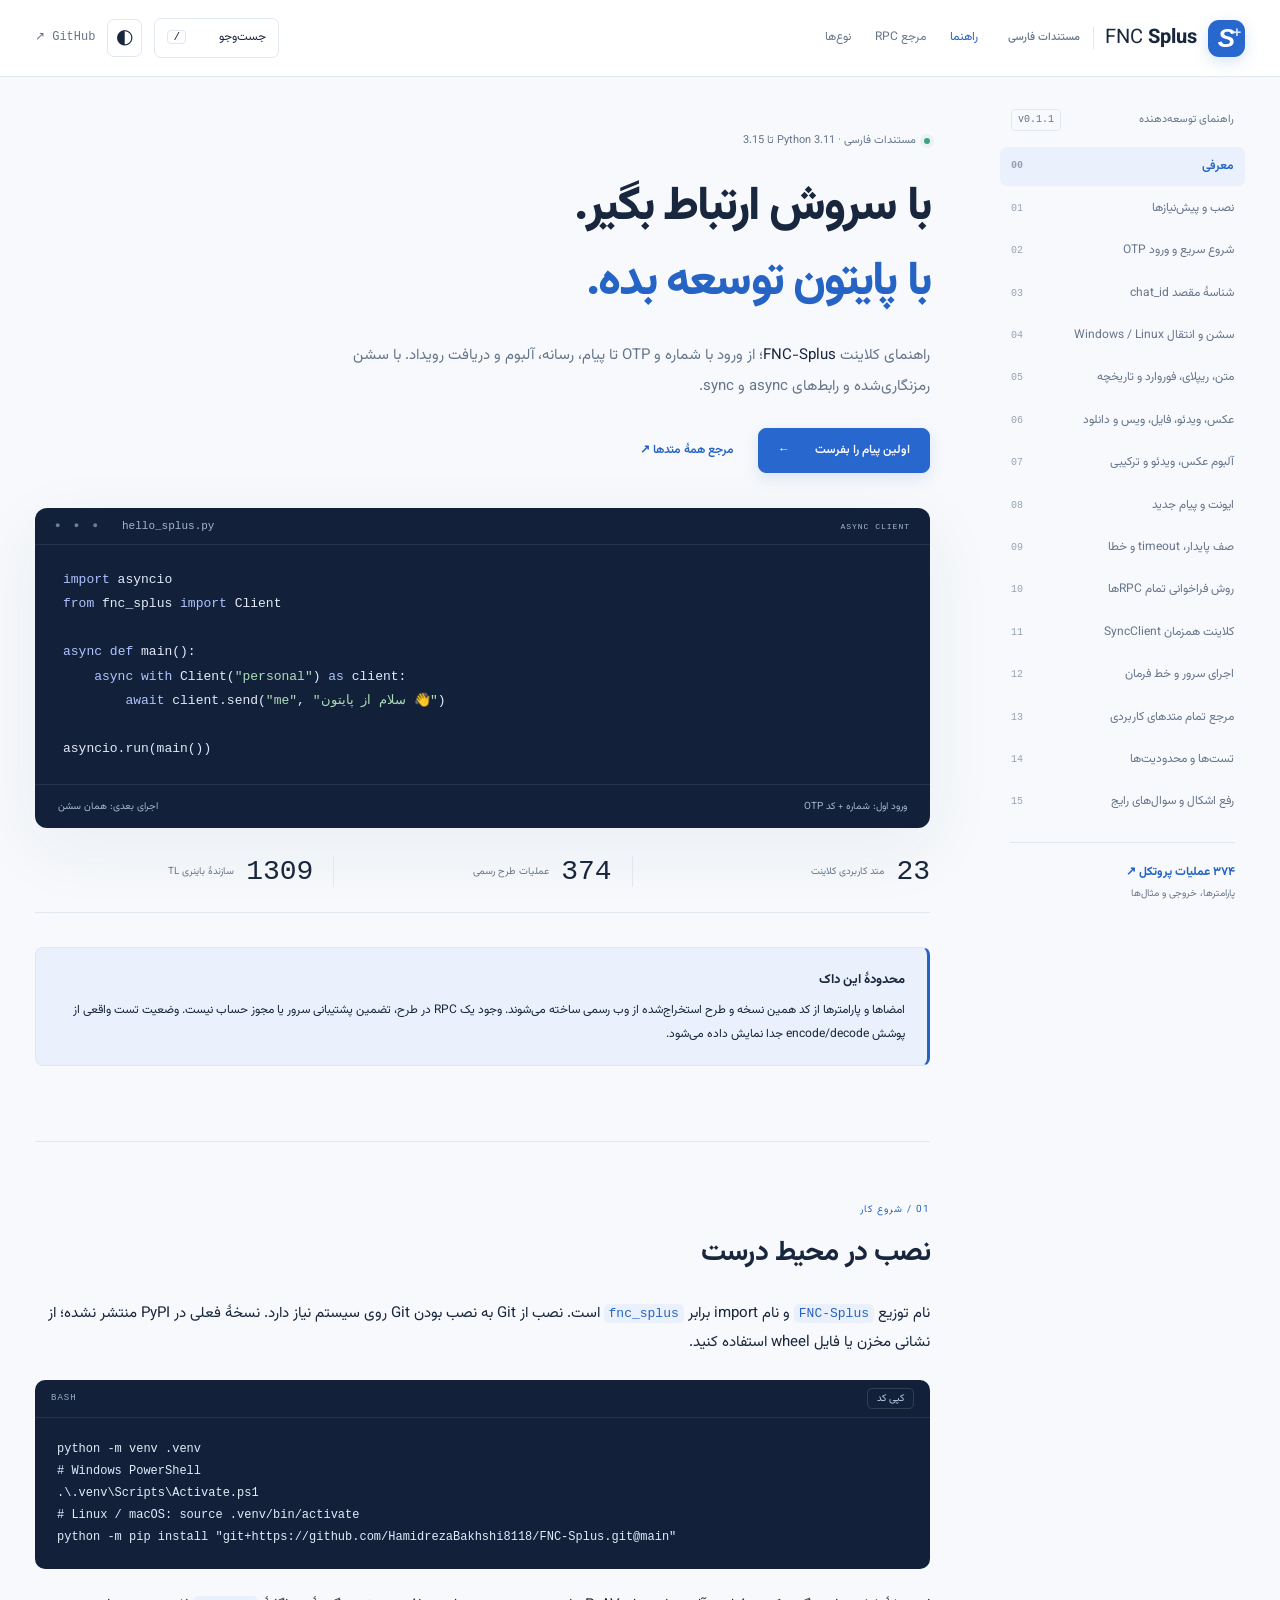
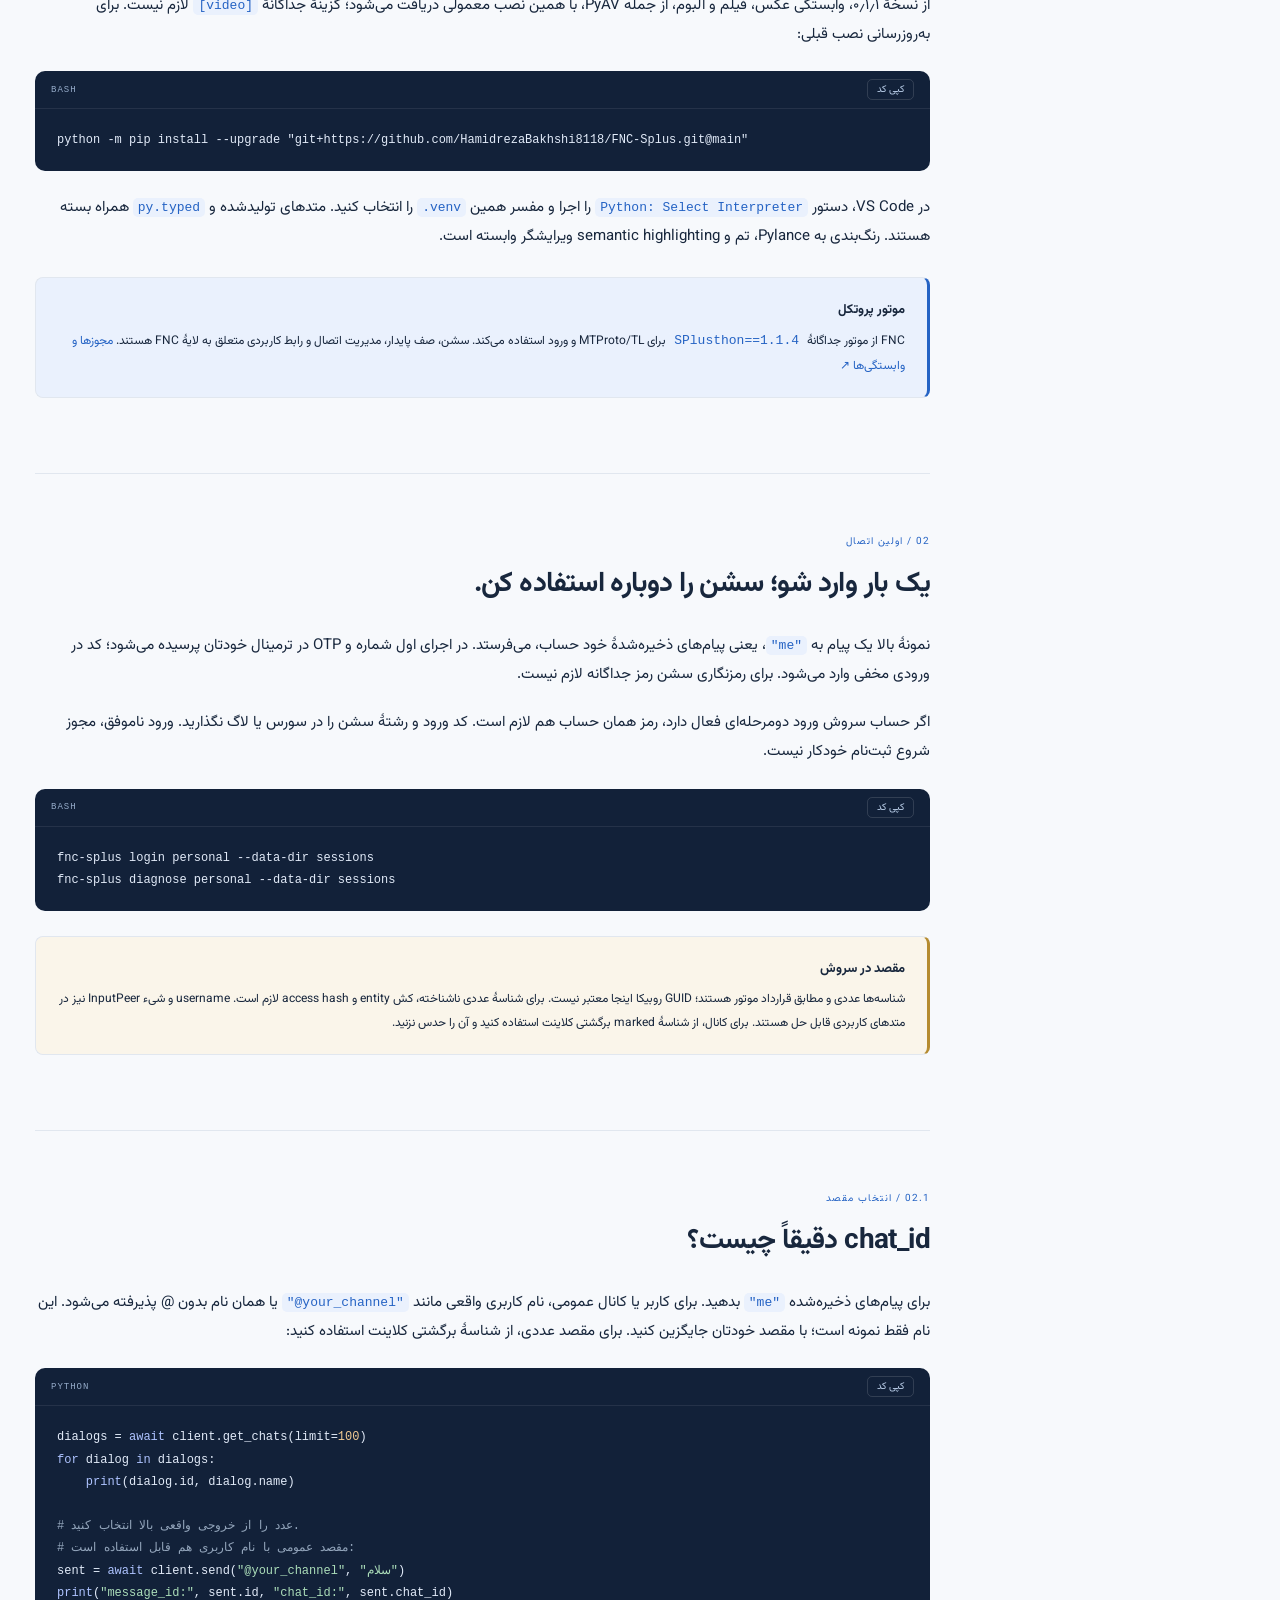
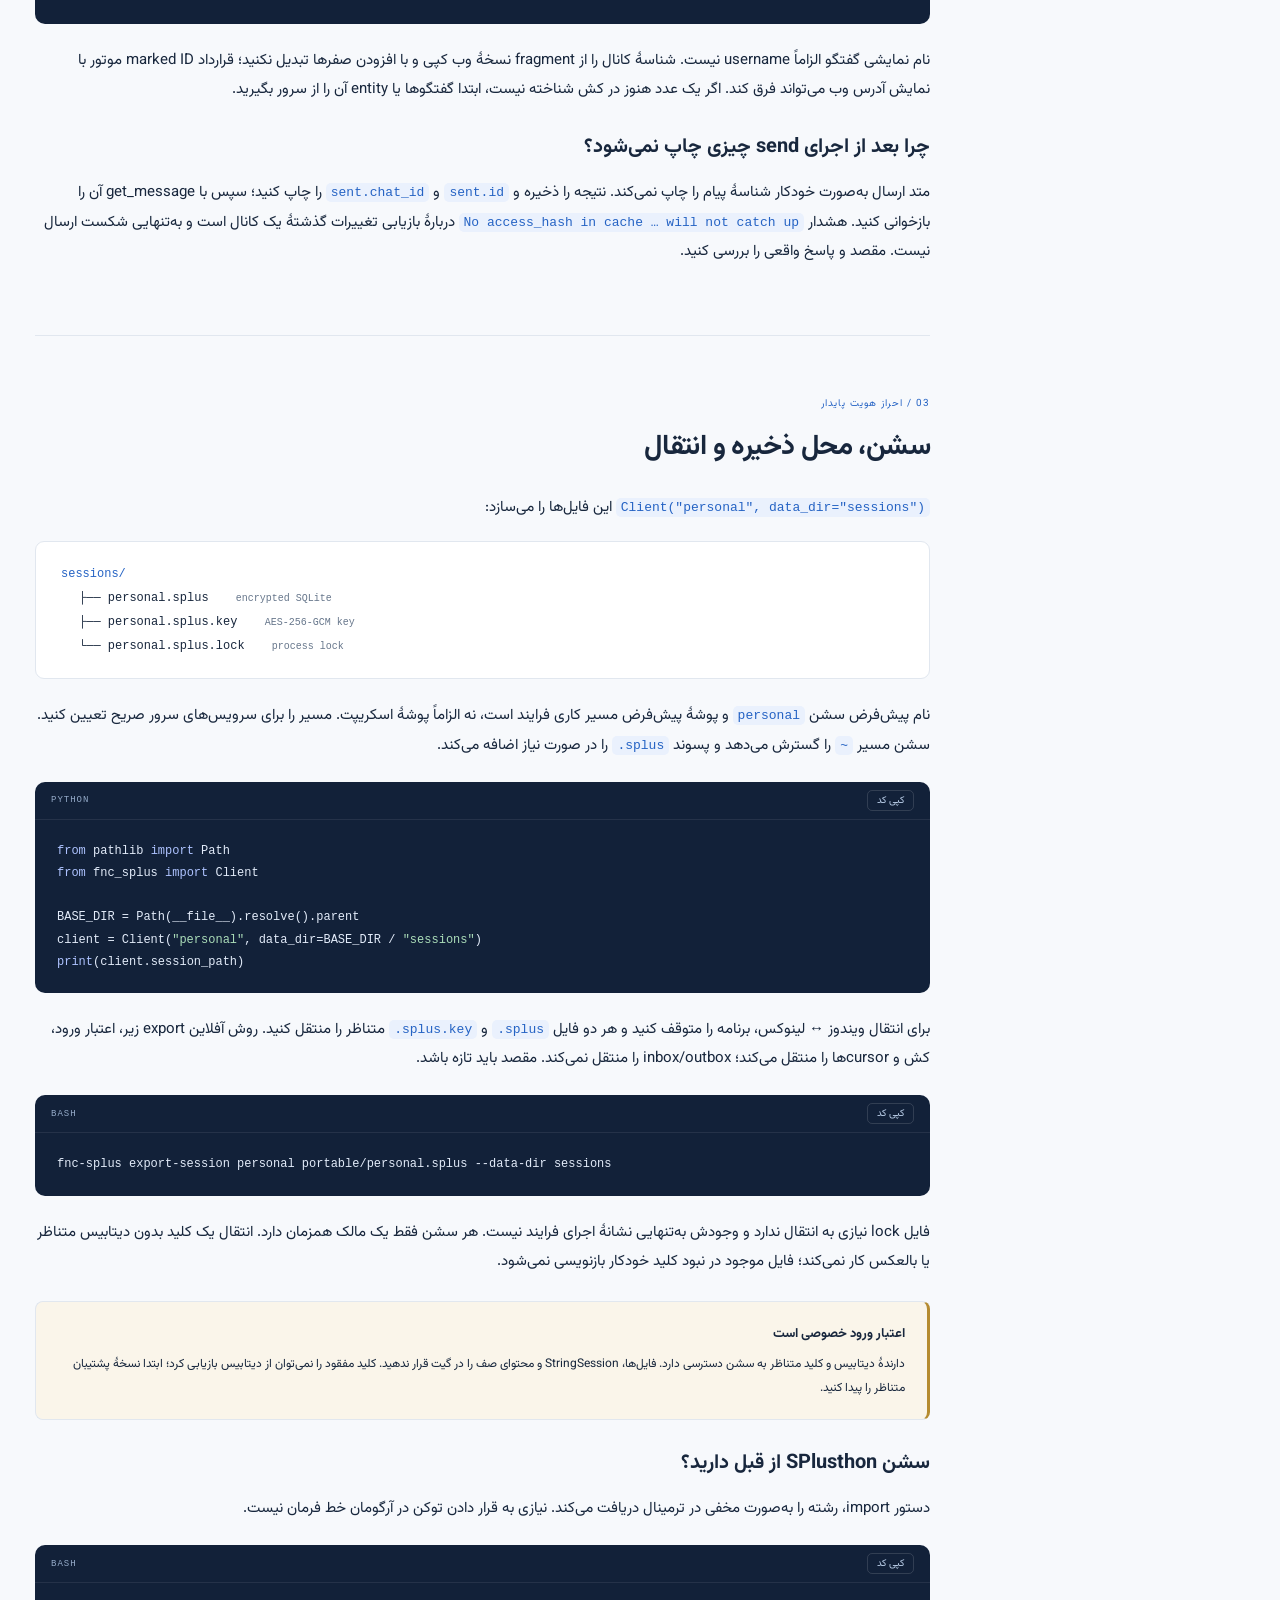
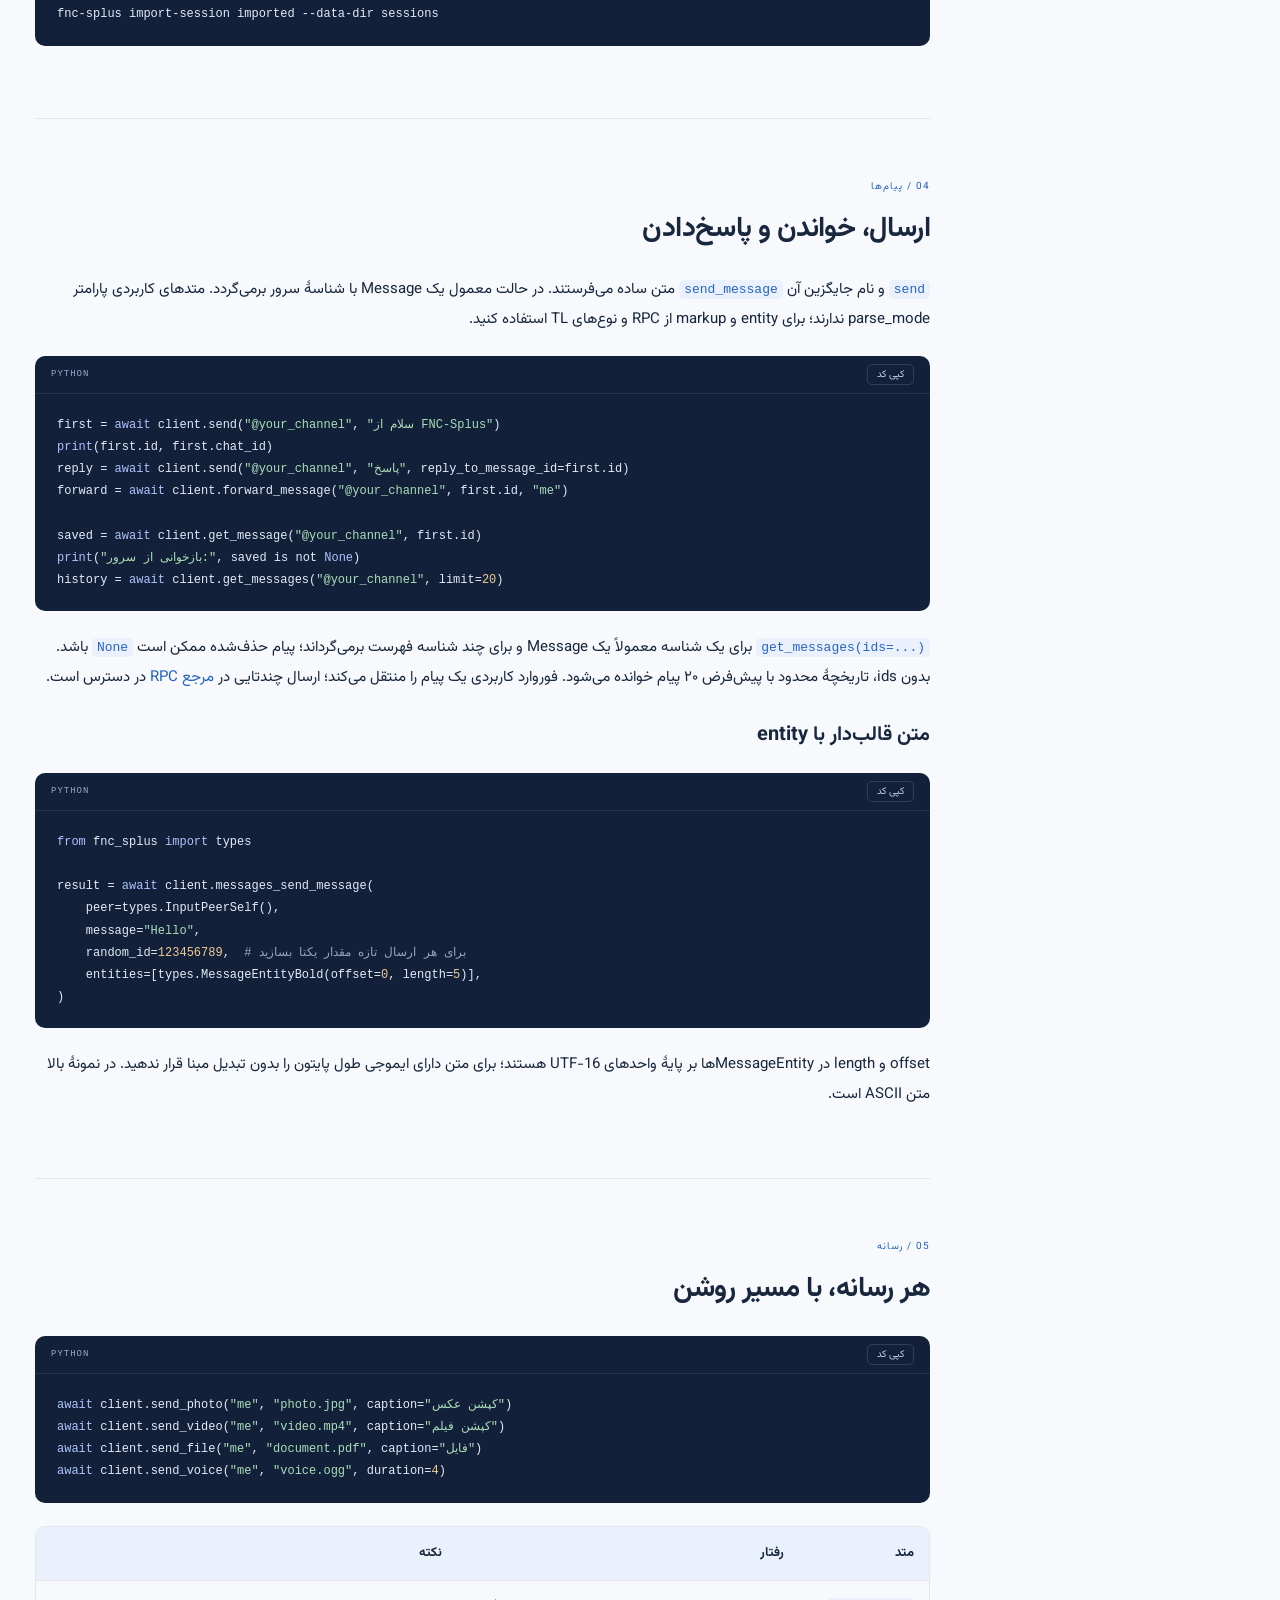
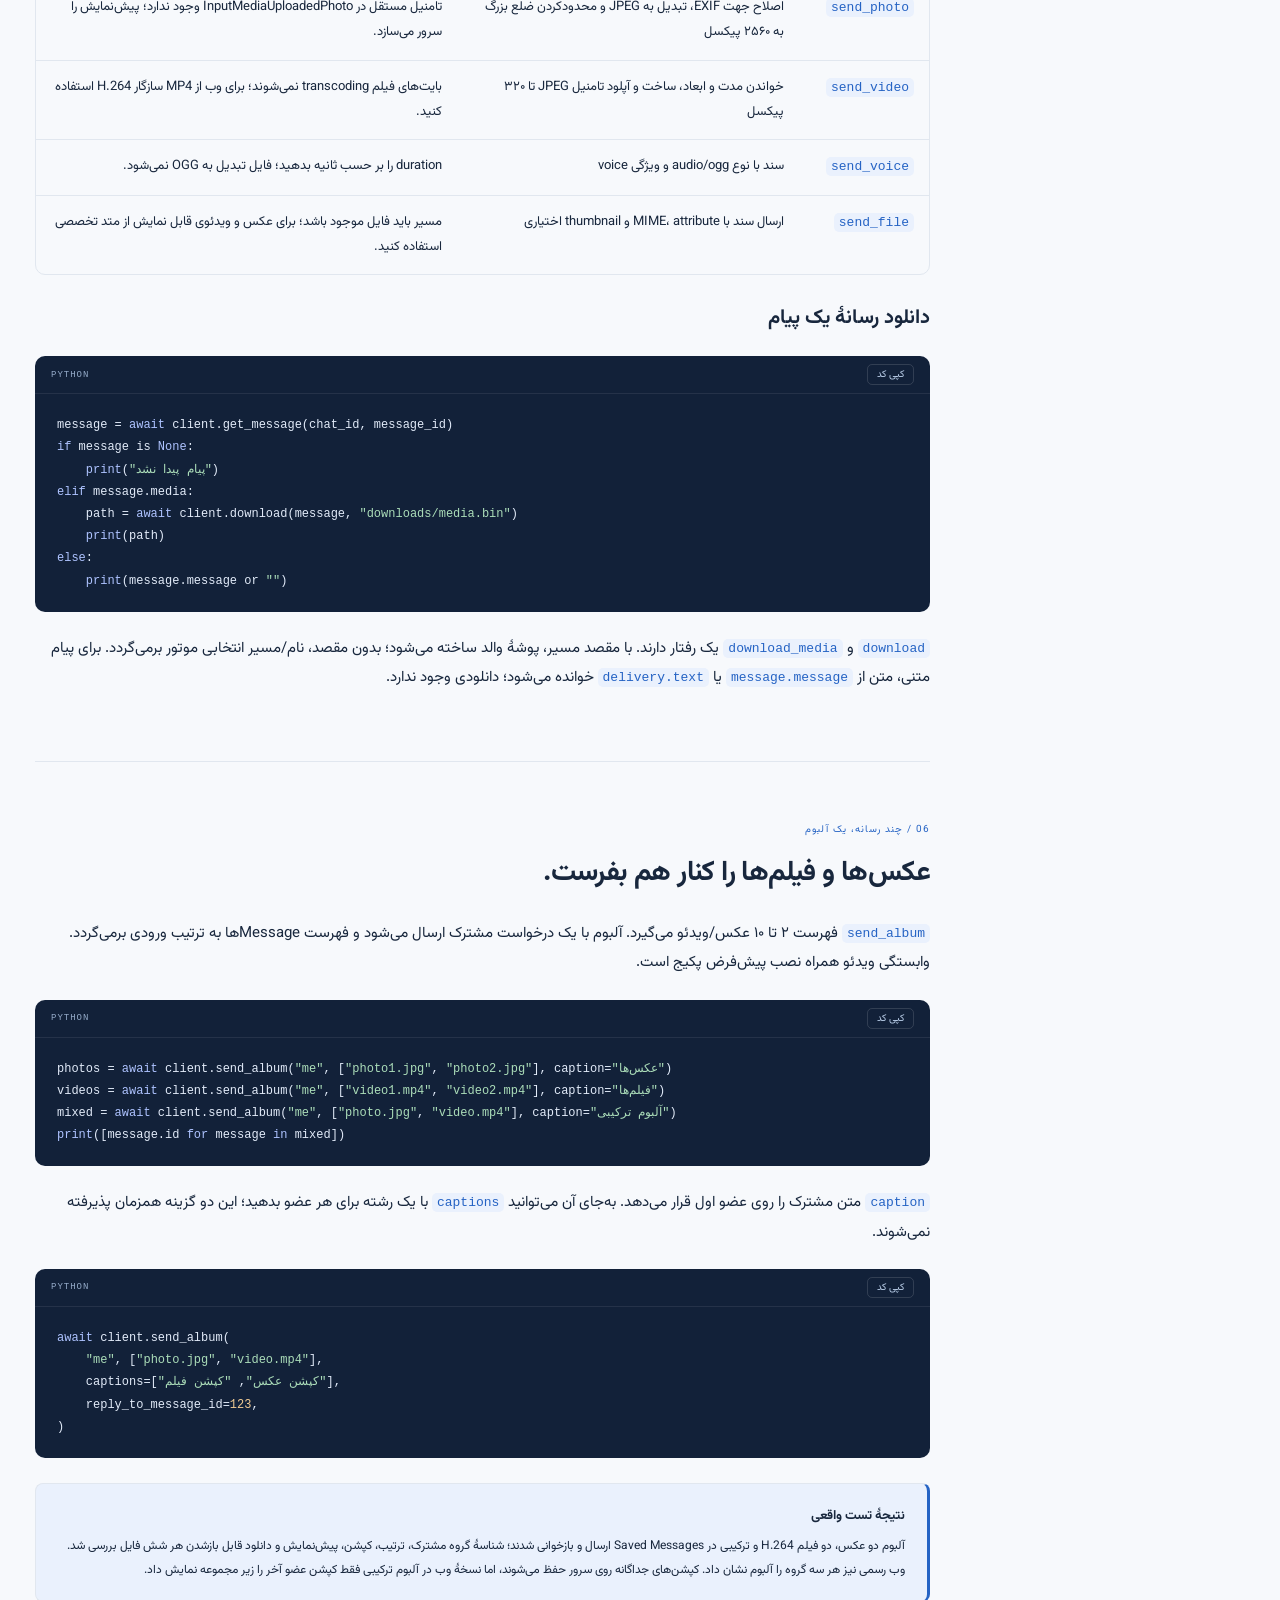
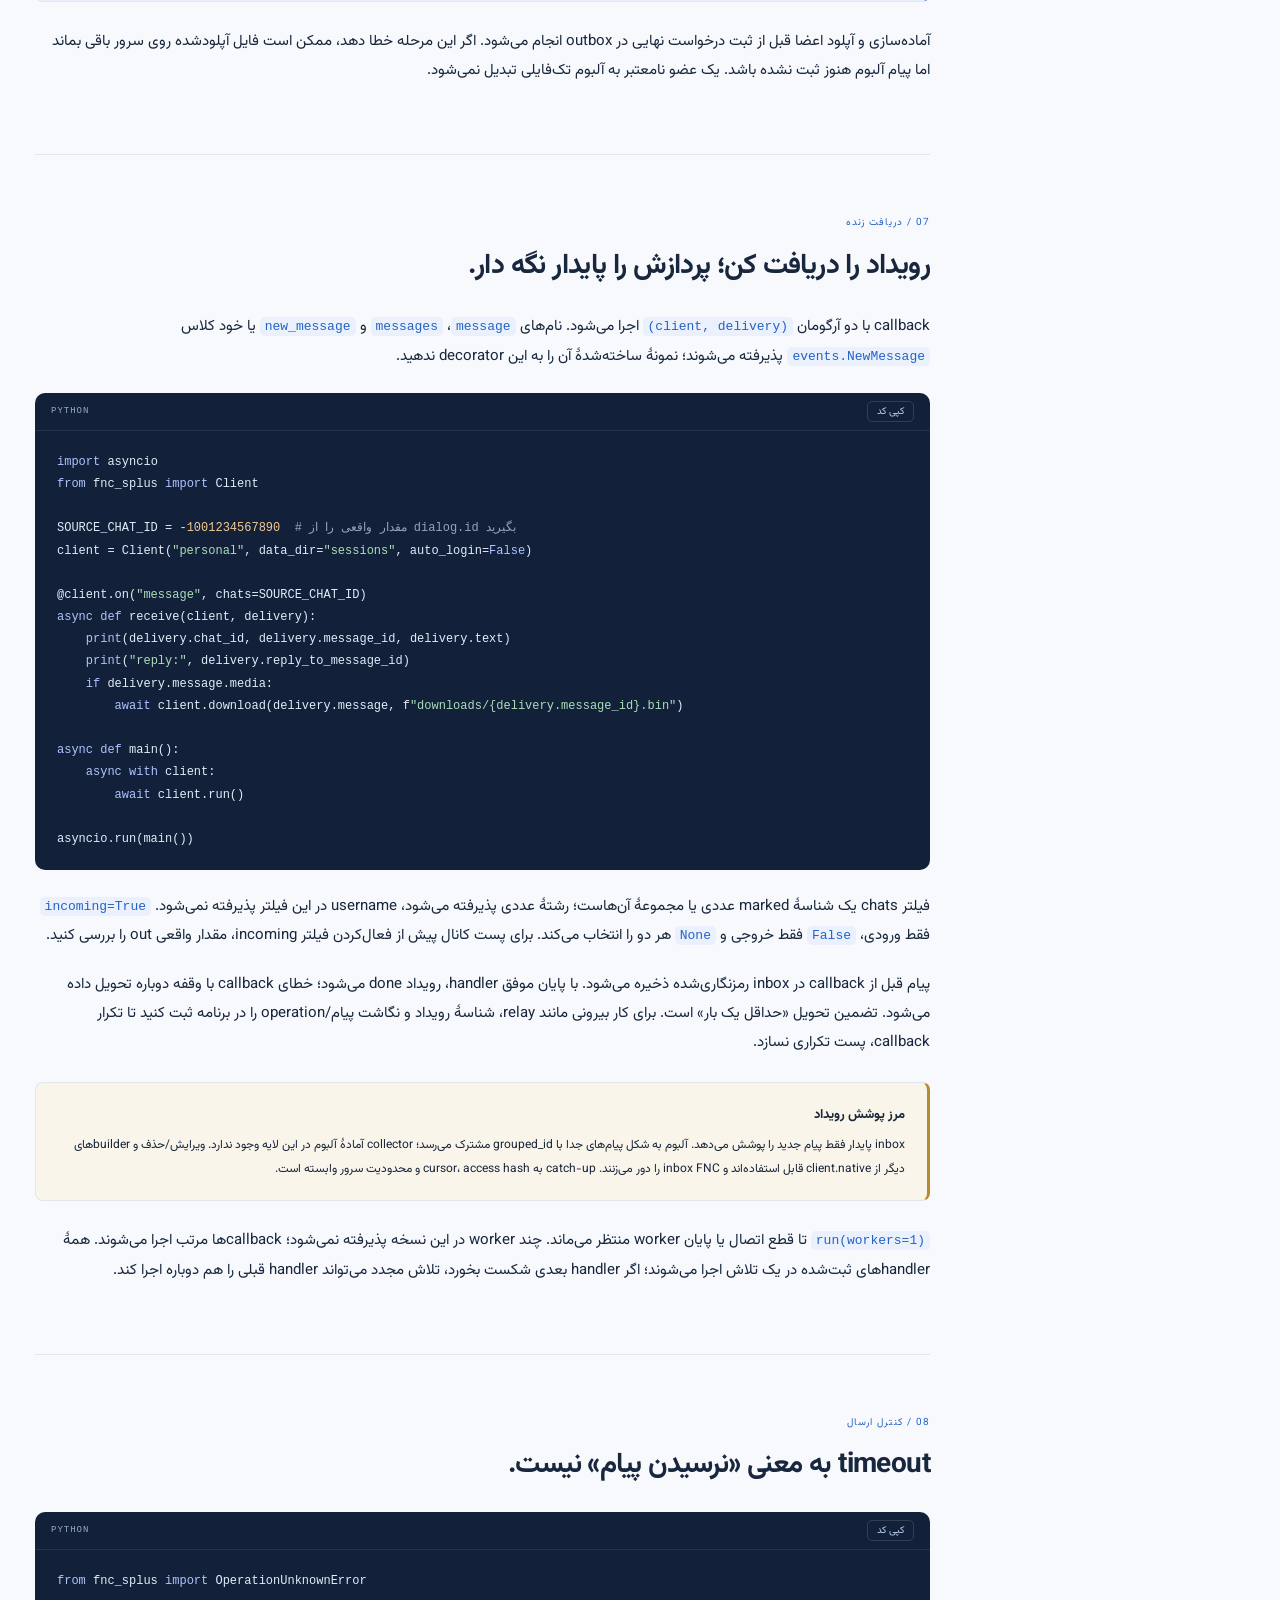
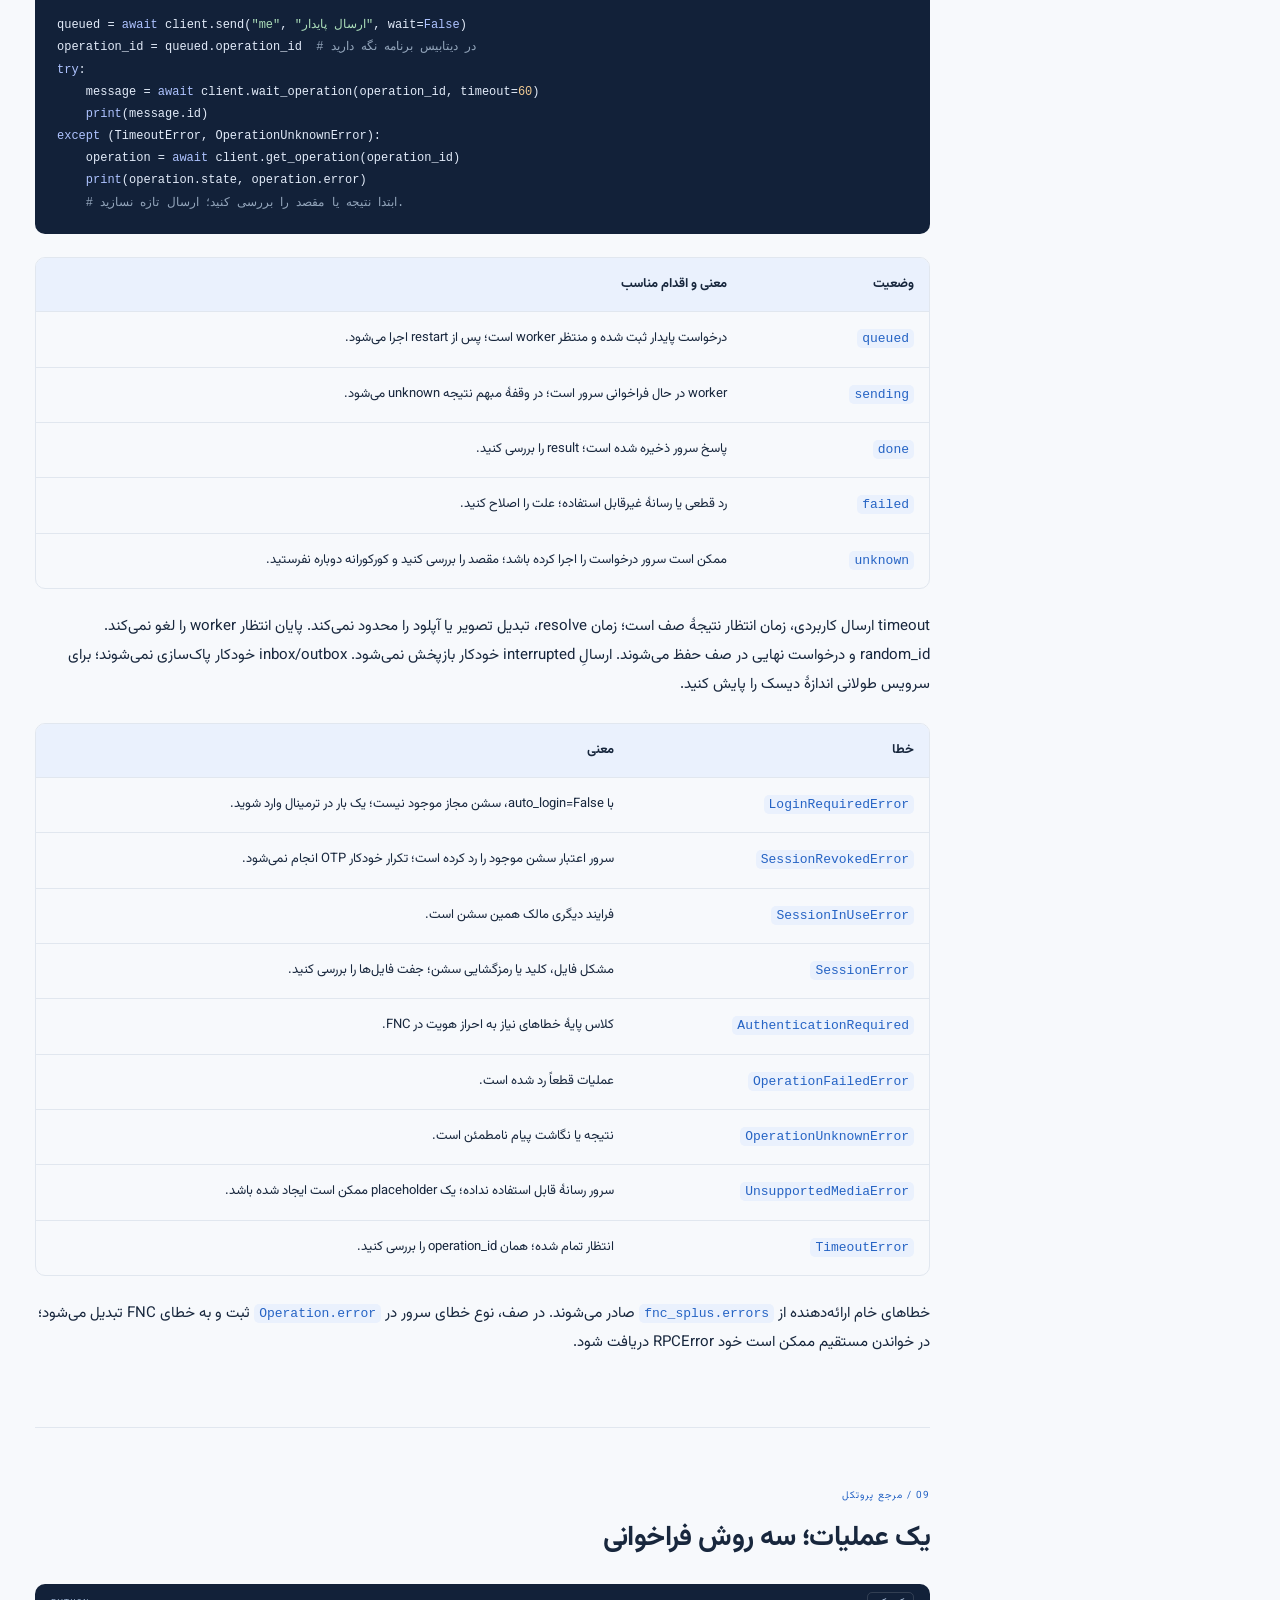
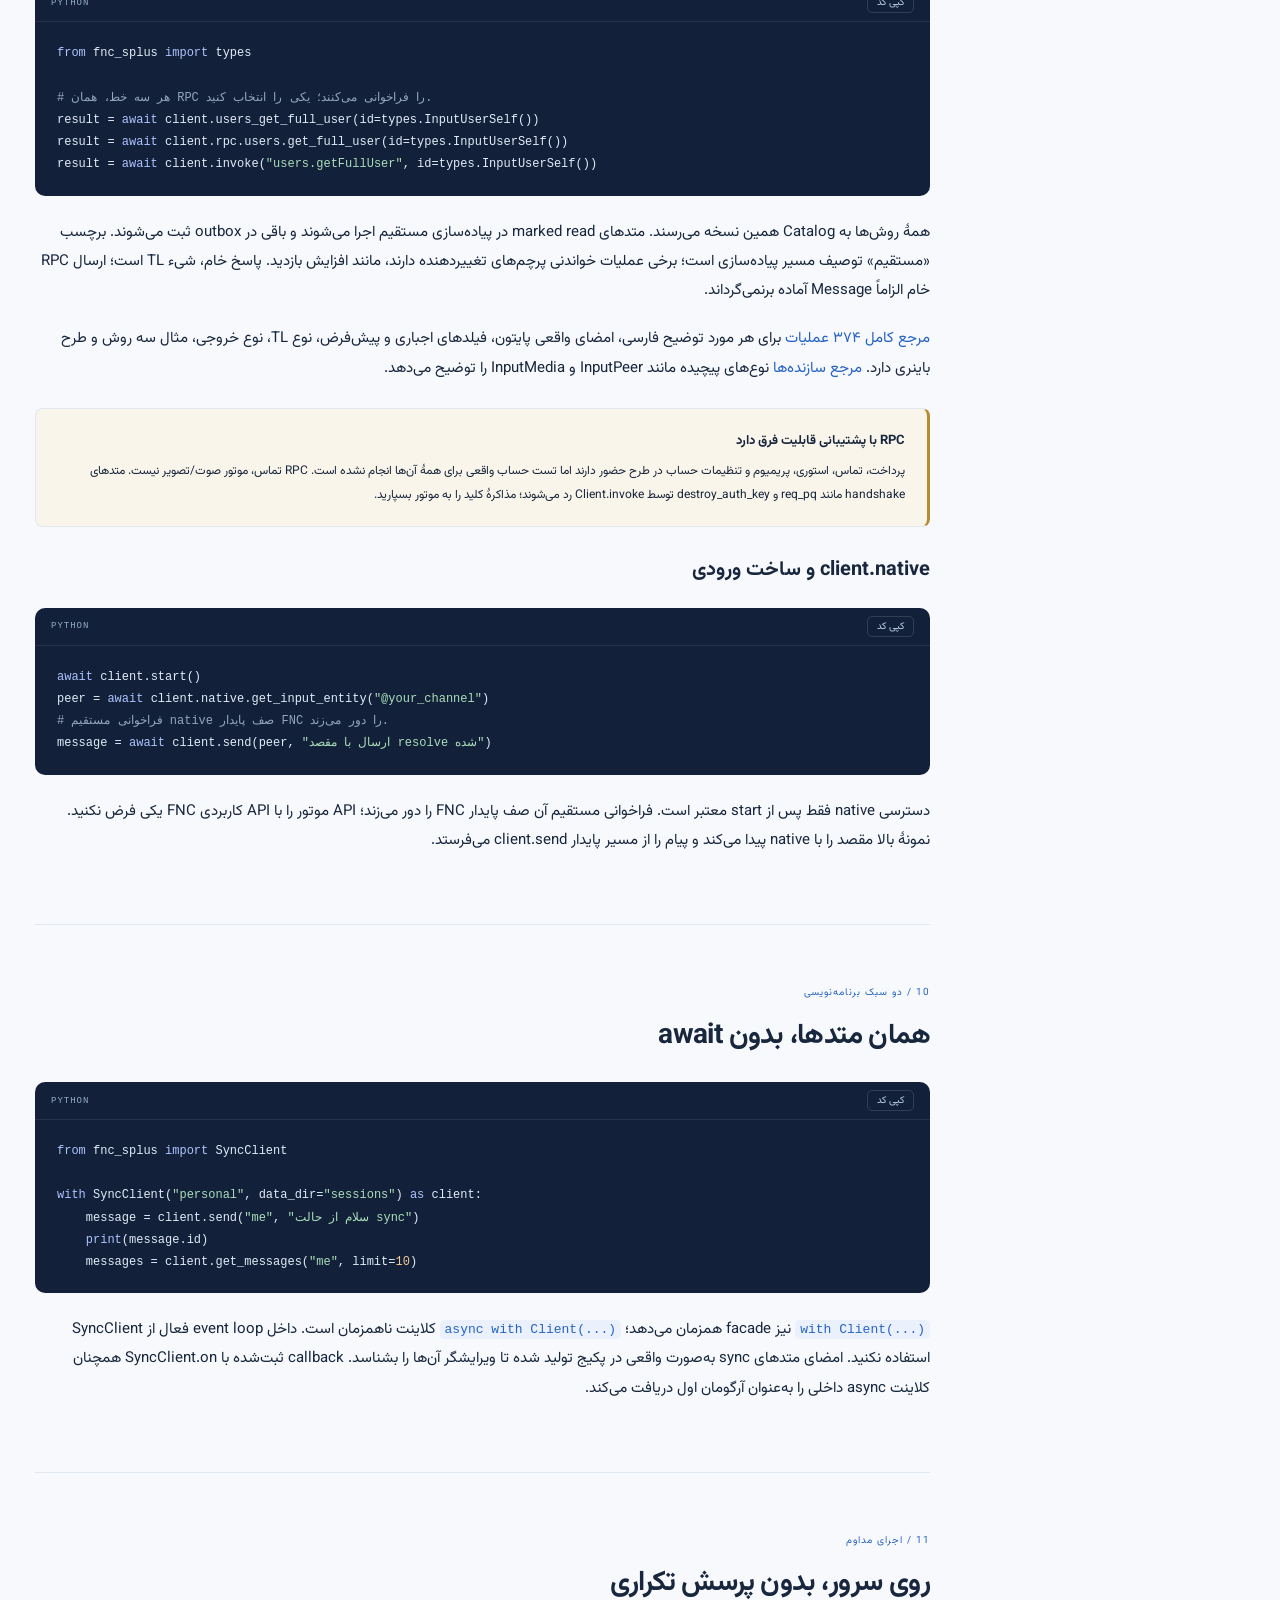
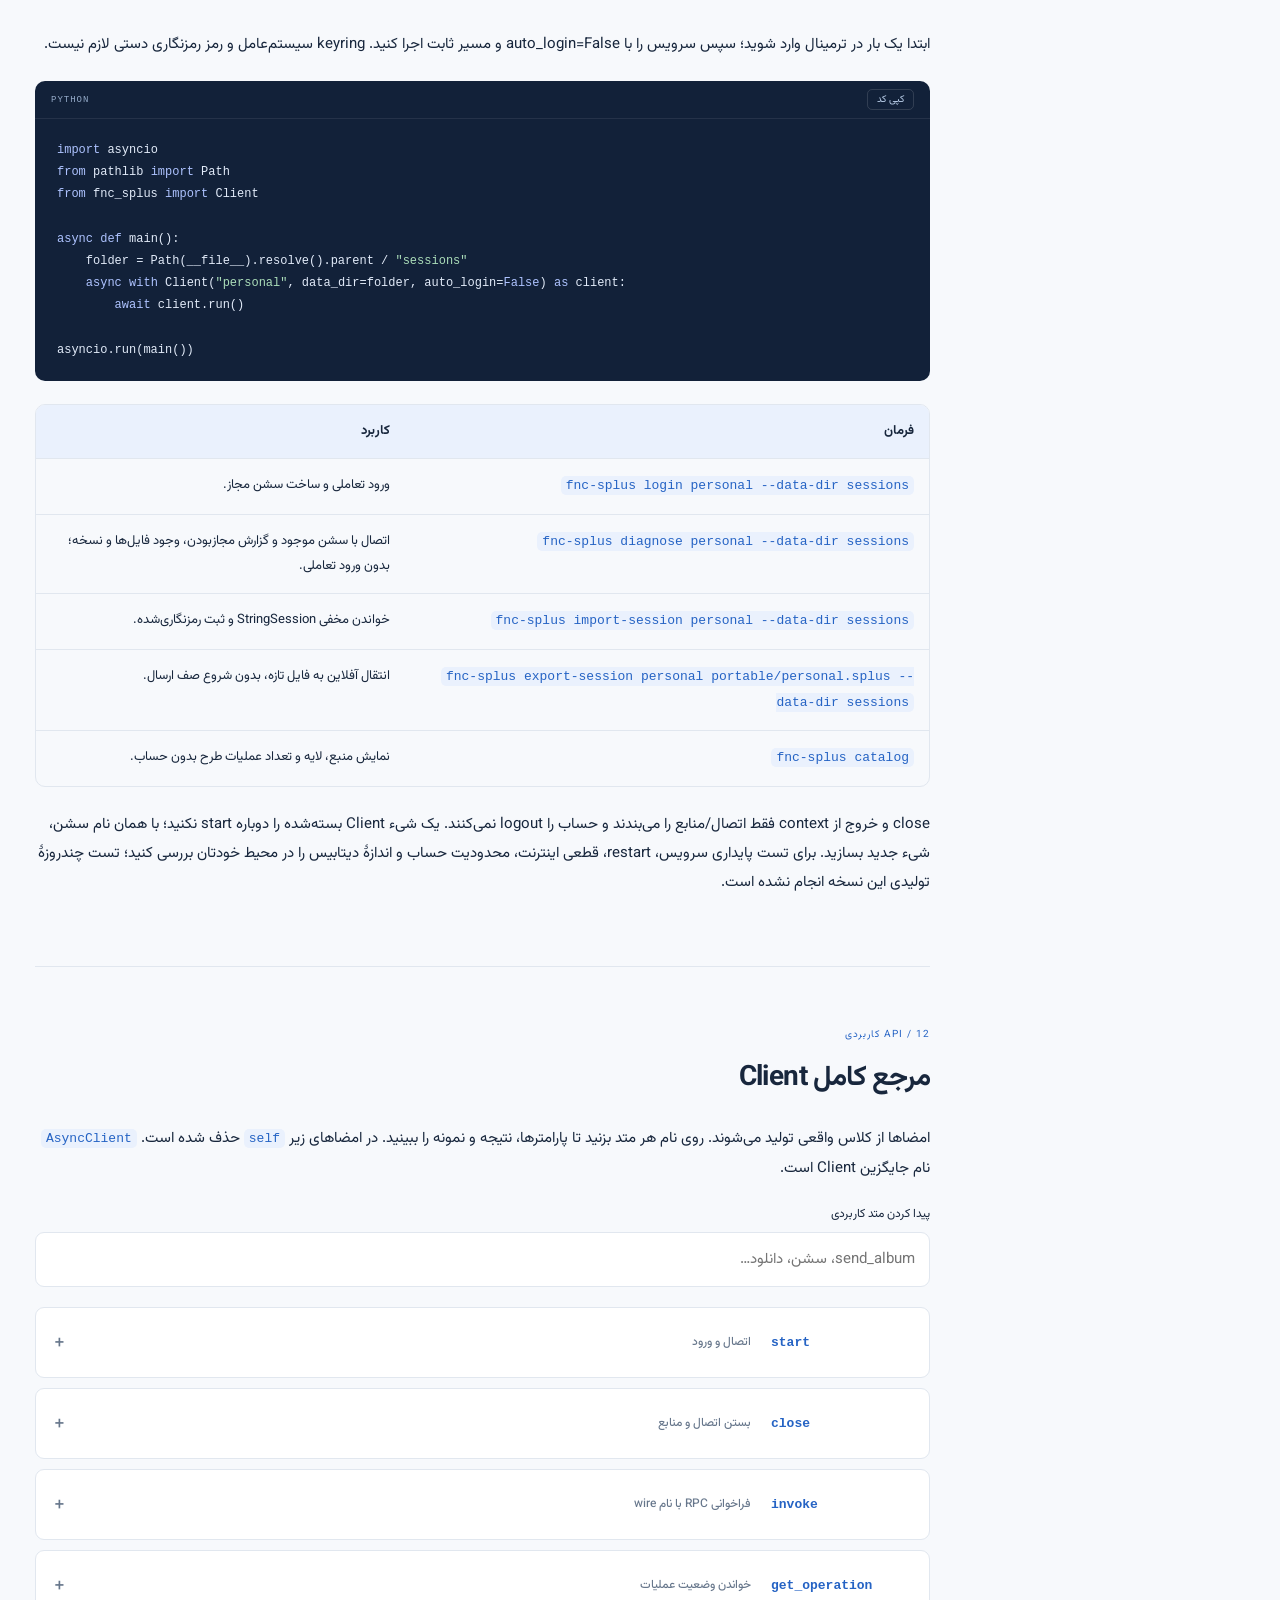
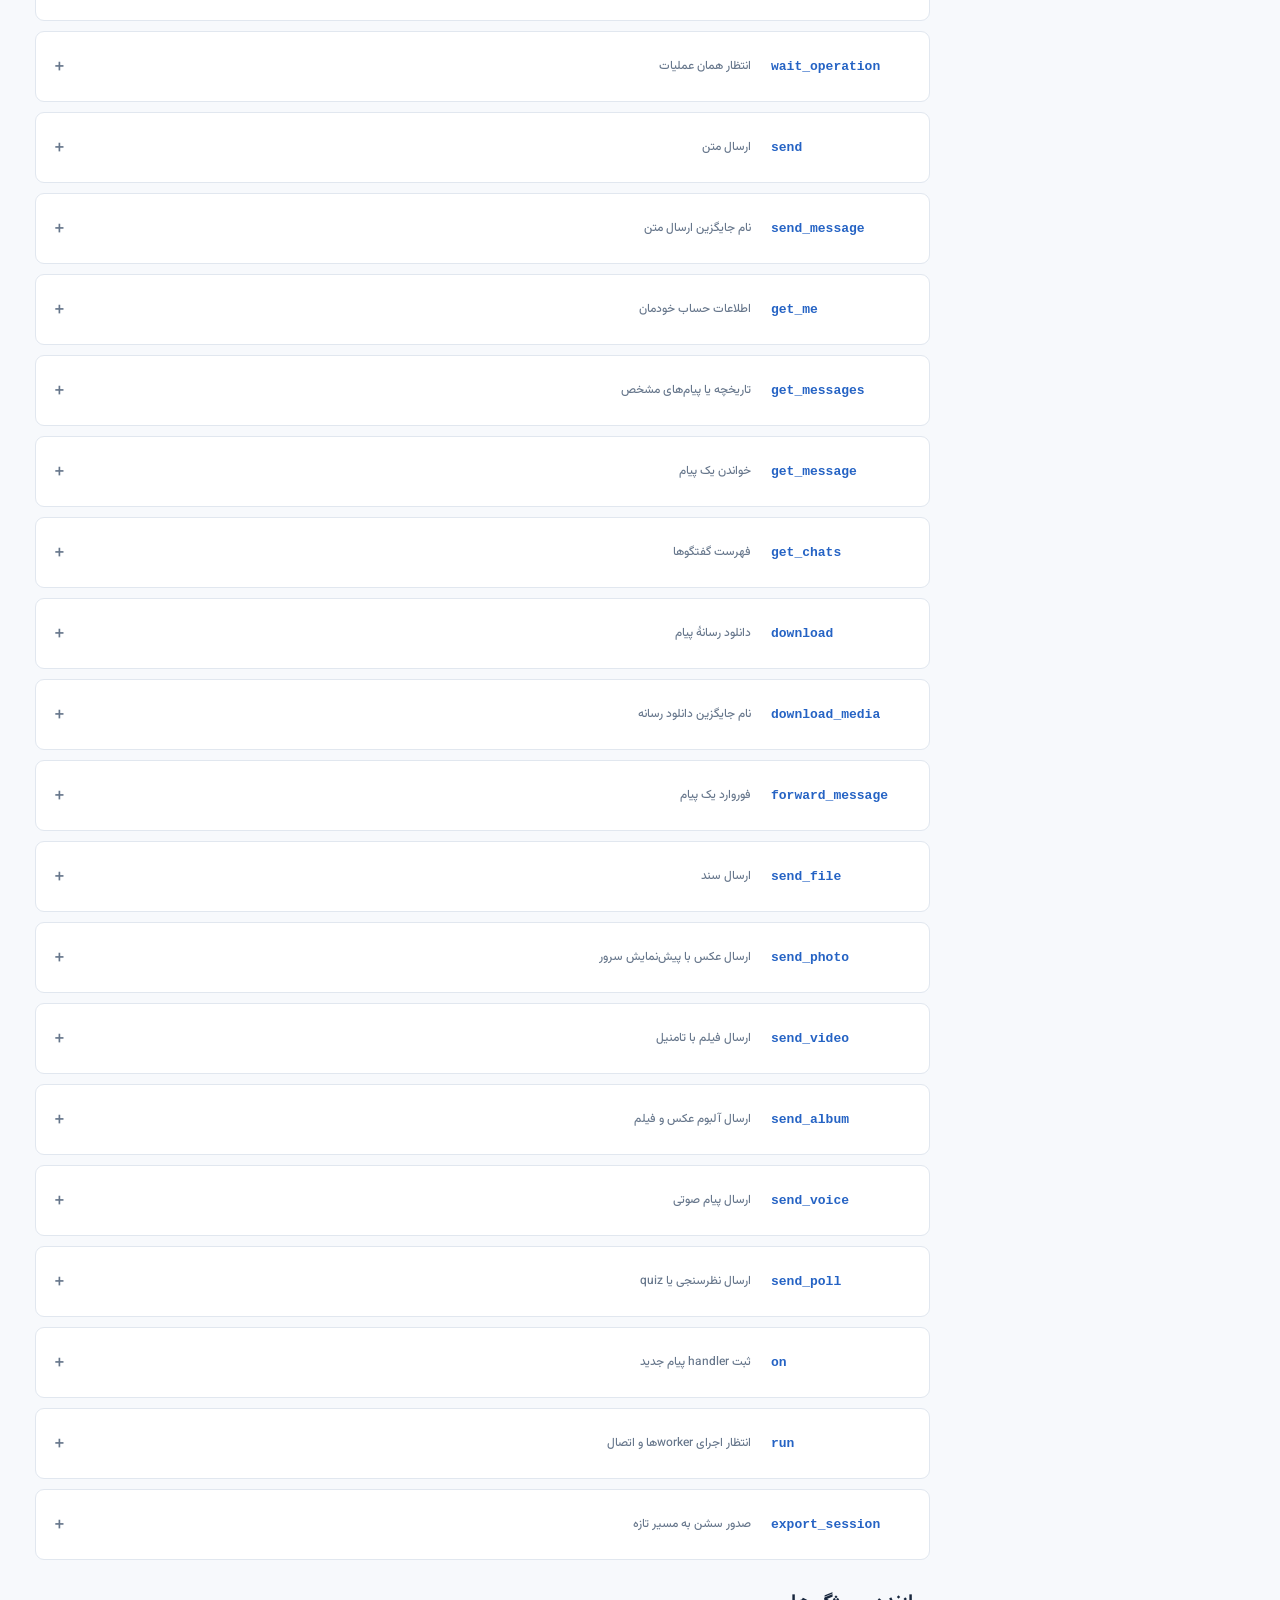
==== commit ff82d3b0: "fix: install video support by default in FNC-Splus 0.1.1" ====
--- a/docs/site/index.html
+++ b/docs/site/index.html
@@ -2,7 +2,7 @@
 <html lang="fa" dir="rtl" data-theme="light"><head><meta charset="utf-8"><meta name="viewport" content="width=device-width,initial-scale=1"><meta name="description" content="مستندات فارسی FNC-Splus؛ ورود و سشن، پیام و آلبوم، ایونت و مرجع کامل متدهای سروش پلاس."><meta name="theme-color" content="#f7f9fc"><title>راهنمای فارسی کلاینت پایتون — FNC-Splus</title><link rel="icon" href="favicon.svg" type="image/svg+xml"><link rel="stylesheet" href="styles.css"><script src="reference.js" defer></script><script src="docs.js" defer></script></head><body data-page="guide"><a class="skip-link" href="#main">رفتن به محتوا</a><header class="site-header"><div class="header-inner">
 <a class="brand" href="index.html"><span class="brand-icon" aria-hidden="true">S<span>+</span></span><span dir="ltr">FNC <b>Splus</b></span><span class="brand-caption">مستندات فارسی</span></a>
 <nav class="top-nav" aria-label="ناوبری اصلی"><a href="index.html">راهنما</a><a href="api.html">مرجع RPC</a><a href="types.html">نوع‌ها</a></nav>
-<div class="header-actions"><button id="search-trigger" aria-label="جست‌وجوی مستندات">جست‌وجو <kbd>/</kbd></button><button id="theme-toggle" aria-label="تغییر تم">◐</button><a class="github-link" href="https://github.com/HamidrezaBakhshi8118/FNC-Splus">GitHub ↗</a></div></div></header><div class="guide-layout"><aside class="sidebar"><div class="sidebar-kicker">راهنمای توسعه‌دهنده <span>v0.1.0</span></div><nav aria-label="بخش‌های راهنما"><a class="nav-link" href="#overview"><span>معرفی</span><small>00</small></a><a class="nav-link" href="#installation"><span>نصب و پیش‌نیازها</span><small>01</small></a><a class="nav-link" href="#quickstart"><span>شروع سریع و ورود OTP</span><small>02</small></a><a class="nav-link" href="#chat-id"><span>شناسهٔ مقصد chat_id</span><small>03</small></a><a class="nav-link" href="#sessions"><span>سشن و انتقال Windows / Linux</span><small>04</small></a><a class="nav-link" href="#messages"><span>متن، ریپلای، فوروارد و تاریخچه</span><small>05</small></a><a class="nav-link" href="#media"><span>عکس، ویدئو، فایل، ویس و دانلود</span><small>06</small></a><a class="nav-link" href="#albums"><span>آلبوم عکس، ویدئو و ترکیبی</span><small>07</small></a><a class="nav-link" href="#events"><span>ایونت و پیام جدید</span><small>08</small></a><a class="nav-link" href="#operations"><span>صف پایدار، timeout و خطا</span><small>09</small></a><a class="nav-link" href="#raw-api"><span>روش فراخوانی تمام RPCها</span><small>10</small></a><a class="nav-link" href="#sync"><span>کلاینت همزمان SyncClient</span><small>11</small></a><a class="nav-link" href="#server"><span>اجرای سرور و خط فرمان</span><small>12</small></a><a class="nav-link" href="#client-reference"><span>مرجع تمام متدهای کاربردی</span><small>13</small></a><a class="nav-link" href="#validation"><span>تست‌ها و محدودیت‌ها</span><small>14</small></a><a class="nav-link" href="#faq"><span>رفع اشکال و سوال‌های رایج</span><small>15</small></a></nav><a class="sidebar-reference" href="api.html"><b>۳۷۴ عملیات پروتکل ↗</b><span>پارامترها، خروجی و مثال‌ها</span></a><a class="sidebar-reference" href="types.html">فرهنگ نوع‌های TL ↗</a></aside><main id="main" class="guide-main"><section id="overview" class="hero" data-title="معرفی">
+<div class="header-actions"><button id="search-trigger" aria-label="جست‌وجوی مستندات">جست‌وجو <kbd>/</kbd></button><button id="theme-toggle" aria-label="تغییر تم">◐</button><a class="github-link" href="https://github.com/HamidrezaBakhshi8118/FNC-Splus">GitHub ↗</a></div></div></header><div class="guide-layout"><aside class="sidebar"><div class="sidebar-kicker">راهنمای توسعه‌دهنده <span>v0.1.1</span></div><nav aria-label="بخش‌های راهنما"><a class="nav-link" href="#overview"><span>معرفی</span><small>00</small></a><a class="nav-link" href="#installation"><span>نصب و پیش‌نیازها</span><small>01</small></a><a class="nav-link" href="#quickstart"><span>شروع سریع و ورود OTP</span><small>02</small></a><a class="nav-link" href="#chat-id"><span>شناسهٔ مقصد chat_id</span><small>03</small></a><a class="nav-link" href="#sessions"><span>سشن و انتقال Windows / Linux</span><small>04</small></a><a class="nav-link" href="#messages"><span>متن، ریپلای، فوروارد و تاریخچه</span><small>05</small></a><a class="nav-link" href="#media"><span>عکس، ویدئو، فایل، ویس و دانلود</span><small>06</small></a><a class="nav-link" href="#albums"><span>آلبوم عکس، ویدئو و ترکیبی</span><small>07</small></a><a class="nav-link" href="#events"><span>ایونت و پیام جدید</span><small>08</small></a><a class="nav-link" href="#operations"><span>صف پایدار، timeout و خطا</span><small>09</small></a><a class="nav-link" href="#raw-api"><span>روش فراخوانی تمام RPCها</span><small>10</small></a><a class="nav-link" href="#sync"><span>کلاینت همزمان SyncClient</span><small>11</small></a><a class="nav-link" href="#server"><span>اجرای سرور و خط فرمان</span><small>12</small></a><a class="nav-link" href="#client-reference"><span>مرجع تمام متدهای کاربردی</span><small>13</small></a><a class="nav-link" href="#validation"><span>تست‌ها و محدودیت‌ها</span><small>14</small></a><a class="nav-link" href="#faq"><span>رفع اشکال و سوال‌های رایج</span><small>15</small></a></nav><a class="sidebar-reference" href="api.html"><b>۳۷۴ عملیات پروتکل ↗</b><span>پارامترها، خروجی و مثال‌ها</span></a><a class="sidebar-reference" href="types.html">فرهنگ نوع‌های TL ↗</a></aside><main id="main" class="guide-main"><section id="overview" class="hero" data-title="معرفی">
  <div class="eyebrow"><span class="status-dot"></span> مستندات فارسی · Python 3.11 تا 3.15</div>
  <h1>با سروش ارتباط بگیر.<br><span>با پایتون توسعه بده.</span></h1>
  <p class="hero-lead">راهنمای کلاینت <bdi>FNC-Splus</bdi>؛ از ورود با شماره و OTP تا پیام، رسانه، آلبوم و دریافت رویداد. با سشن رمزنگاری‌شده و رابط‌های async و sync.</p>
@@ -24,8 +24,8 @@
 .\.venv\Scripts\Activate.ps1
 # Linux / macOS: source .venv/bin/activate
 python -m pip install &quot;git+https://github.com/HamidrezaBakhshi8118/FNC-Splus.git@main&quot;</code></pre></div>
-<p>برای خواندن مدت، ابعاد و ساخت تامنیل ویدئو، افزونهٔ ویدئو را نصب کنید:</p>
-<div class="code-card"><div class="code-bar"><span>BASH</span><button class="copy-button" type="button">کپی کد</button></div><pre dir="ltr"><code class="language-bash">python -m pip install &quot;FNC-Splus[video] @ git+https://github.com/HamidrezaBakhshi8118/FNC-Splus.git@main&quot;</code></pre></div>
+<p>از نسخهٔ ۰٫۱٫۱، وابستگی عکس، فیلم و آلبوم، از جمله PyAV، با همین نصب معمولی دریافت می‌شود؛ گزینهٔ جداگانهٔ <code>[video]</code> لازم نیست. برای به‌روزرسانی نصب قبلی:</p>
+<div class="code-card"><div class="code-bar"><span>BASH</span><button class="copy-button" type="button">کپی کد</button></div><pre dir="ltr"><code class="language-bash">python -m pip install --upgrade &quot;git+https://github.com/HamidrezaBakhshi8118/FNC-Splus.git@main&quot;</code></pre></div>
 <p>در VS Code، دستور <code>Python: Select Interpreter</code> را اجرا و مفسر همین <code>.venv</code> را انتخاب کنید. متدهای تولیدشده و <code>py.typed</code> همراه بسته هستند. رنگ‌بندی به Pylance، تم و semantic highlighting ویرایشگر وابسته است.</p>
 <div class="callout"><b>موتور پروتکل</b><p>FNC از موتور جداگانهٔ <code>SPlusthon==1.1.4</code> برای MTProto/TL و ورود استفاده می‌کند. سشن، صف پایدار، مدیریت اتصال و رابط کاربردی متعلق به لایهٔ FNC هستند. <a href="https://github.com/HamidrezaBakhshi8118/FNC-Splus/blob/main/THIRD_PARTY_NOTICES.md">مجوزها و وابستگی‌ها ↗</a></p></div></section>
 <section id="quickstart" data-title="شروع سریع و ورود OTP"><div class="section-label">02 / اولین اتصال</div><h2>یک بار وارد شو؛ سشن را دوباره استفاده کن.</h2><p>نمونهٔ بالا یک پیام به <code>"me"</code>، یعنی پیام‌های ذخیره‌شدهٔ خود حساب، می‌فرستد. در اجرای اول شماره و OTP در ترمینال خودتان پرسیده می‌شود؛ کد در ورودی مخفی وارد می‌شود. برای رمزنگاری سشن رمز جداگانه لازم نیست.</p><p>اگر حساب سروش ورود دومرحله‌ای فعال دارد، رمز همان حساب هم لازم است. کد ورود و رشتهٔ سشن را در سورس یا لاگ نگذارید. ورود ناموفق، مجوز شروع ثبت‌نام خودکار نیست.</p>
@@ -84,7 +84,7 @@
 else:
     print(message.message or &quot;&quot;)</code></pre></div>
 <p><code>download</code> و <code>download_media</code> یک رفتار دارند. با مقصد مسیر، پوشهٔ والد ساخته می‌شود؛ بدون مقصد، نام/مسیر انتخابی موتور برمی‌گردد. برای پیام متنی، متن از <code>message.message</code> یا <code>delivery.text</code> خوانده می‌شود؛ دانلودی وجود ندارد.</p></section>
-<section id="albums" data-title="آلبوم عکس، ویدئو و ترکیبی"><div class="section-label">06 / چند رسانه، یک آلبوم</div><h2>عکس‌ها و فیلم‌ها را کنار هم بفرست.</h2><p><code>send_album</code> فهرست ۲ تا ۱۰ عکس/ویدئو می‌گیرد. آلبوم با یک درخواست مشترک ارسال می‌شود و فهرست Messageها به ترتیب ورودی برمی‌گردد. برای ویدئو افزونهٔ <code>[video]</code> لازم است.</p><div class="code-card"><div class="code-bar"><span>PYTHON</span><button class="copy-button" type="button">کپی کد</button></div><pre dir="ltr"><code class="language-python">photos = await client.send_album(&quot;me&quot;, [&quot;photo1.jpg&quot;, &quot;photo2.jpg&quot;], caption=&quot;عکس‌ها&quot;)
+<section id="albums" data-title="آلبوم عکس، ویدئو و ترکیبی"><div class="section-label">06 / چند رسانه، یک آلبوم</div><h2>عکس‌ها و فیلم‌ها را کنار هم بفرست.</h2><p><code>send_album</code> فهرست ۲ تا ۱۰ عکس/ویدئو می‌گیرد. آلبوم با یک درخواست مشترک ارسال می‌شود و فهرست Messageها به ترتیب ورودی برمی‌گردد. وابستگی ویدئو همراه نصب پیش‌فرض پکیج است.</p><div class="code-card"><div class="code-bar"><span>PYTHON</span><button class="copy-button" type="button">کپی کد</button></div><pre dir="ltr"><code class="language-python">photos = await client.send_album(&quot;me&quot;, [&quot;photo1.jpg&quot;, &quot;photo2.jpg&quot;], caption=&quot;عکس‌ها&quot;)
 videos = await client.send_album(&quot;me&quot;, [&quot;video1.mp4&quot;, &quot;video2.mp4&quot;], caption=&quot;فیلم‌ها&quot;)
 mixed = await client.send_album(&quot;me&quot;, [&quot;photo.jpg&quot;, &quot;video.mp4&quot;], caption=&quot;آلبوم ترکیبی&quot;)
 print([message.id for message in mixed])</code></pre></div>
@@ -170,5 +170,5 @@
 <section id="validation" data-title="تست‌ها و محدودیت‌ها"><div class="section-label">13 / شواهد و محدودیت‌ها</div><h2>چه چیزی واقعاً بررسی شده؟</h2><div class="table-wrap"><table><thead><tr><th>محدوده</th><th>نتیجهٔ ثبت‌شده</th></tr></thead><tbody><tr><td>طرح رسمی وب</td><td>۲۲۰ فایل منبع، ۳۷۴ عملیات و ۱۳۰۹ سازندهٔ یکتا؛ تست چیدمان و round-trip محلی برای همهٔ عملیات.</td></tr><tr><td>ورود و سشن</td><td>ورود واقعی شماره/OTP، سه بار بازگشایی بدون OTP و انتقال Windows → Linux تأیید شده.</td></tr><tr><td>پیام واقعی</td><td>متن، ریپلای، فوروارد، عکس/فیلم با کپشن، دانلود و رویداد پیام در Saved Messages بررسی شده‌اند.</td></tr><tr><td>آلبوم واقعی</td><td>عکس، فیلم و ترکیبی با کپشن و شناسهٔ گروه مشترک؛ دانلود و بازشدن هر عضو تأیید شده.</td></tr><tr><td>نظرسنجی در Saved Messages</td><td>سرور placeholder بدون poll برگرداند؛ send_poll خطای UnsupportedMediaError می‌دهد. نظرسنجی گروه/کانال تأیید نشده.</td></tr><tr><td>ویس و قابلیت‌های حساب</td><td>تست encode/decode و مسیر محلی؛ آزمون زندهٔ همهٔ این عملیات انجام نشده است.</td></tr><tr><td>پایداری تولیدی چندروزه</td><td>هنوز اندازه‌گیری نشده است.</td></tr></tbody></table></div><p>گزارش اولیهٔ ۴۲۵ تست برای نسخهٔ پایه ثبت شده بود؛ تست‌های آلبوم بعداً اضافه شدند. شمارش دقیق اجرای هر کامیت را از <a href="https://github.com/HamidrezaBakhshi8118/FNC-Splus/actions">GitHub Actions</a> بخوانید. عدد پوشش محلی را با تعداد عملیات تست‌شده روی حساب یکی نگیرید.</p>
 <h3>اتصال‌های مشاهده‌شده</h3><div class="table-wrap"><table><thead><tr><th>کاربرد</th><th>مسیر</th></tr></thead><tbody><tr><td>پیام</td><td><code>wss://im-server.splus.ir:443/apiws</code></td></tr><tr><td>فایل · DC ۱ تا ۵</td><td><code>wss://im-server-1.splus.ir:443/apiws</code></td></tr><tr><td>فایل · DC ۶</td><td><code>wss://im-server-2.splus.ir:443/apiws</code></td></tr><tr><td>فایل · DC ۸</td><td><code>wss://im-server-3.splus.ir:443/apiws</code></td></tr></tbody></table></div><p>اتصال باینری MTProto با framing رمزنگاری‌شده است؛ WebSocket سادهٔ JSON نیست. Origin وب رسمی و subprotocol=binary استفاده می‌شود. مسیر HTTP /apiw1 در تست پاسخ ۴۰۴ داشت و fallback عملیاتی پکیج نیست. <a href="https://github.com/HamidrezaBakhshi8118/FNC-Splus/blob/main/docs/PROTOCOL.fa.md">جزئیات و منبع طرح ↗</a></p></section>
 <section id="faq" data-title="رفع اشکال و سوال‌های رایج"><div class="section-label">14 / رفع اشکال</div><h2>وقتی نتیجه مطابق انتظار نیست</h2><details><summary>ModuleNotFoundError یا ناشناخته‌بودن پکیج در VS Code</summary><p>با همان مفسری که اسکریپت را اجرا می‌کند، <code>python -m pip show FNC-Splus</code> را بررسی کنید. محیط .venv را در Python: Select Interpreter انتخاب و پنجره را reload کنید. نام import باید fnc_splus باشد.</p></details><details><summary>انتقال سشن از ویندوز به لینوکس</summary><p>هر دو فایل دیتابیس و کلید متناظر را پس از بستن برنامه منتقل کنید. از export آفلاین استفاده کنید؛ keyring لازم نیست. مالکیت و مجوز فایل روی لینوکس باید به کاربر اجرای سرویس اجازهٔ خواندن و نوشتن بدهد.</p></details><details><summary>فیلم در وب پخش نمی‌شود، با اینکه ارسال شده</summary><p>send_video کدک را تبدیل نمی‌کند. فایل MP4 با H.264 سازگار انتخاب کنید؛ پسوند به‌تنهایی کدک را مشخص نمی‌کند. سرور و مرورگر هر دو باید رسانه را پشتیبانی کنند.</p></details><details><summary>پیام کانال در ایونت دریافت نمی‌شود</summary><p>عضویت و دسترسی، شناسهٔ marked، فیلتر incoming و access hash کش را بررسی کنید. ابتدا نمونهٔ read-only get_messages را اجرا کنید. روی ایونت‌های ویرایش/حذف یا یک collector آمادهٔ آلبوم در inbox فعلی حساب نکنید.</p></details><details><summary>بعد از timeout دوباره ارسال کنم؟</summary><p>ابتدا همان operation_id را با get_operation و wait_operation بررسی کنید. در وضعیت unknown، مقصد را بخوانید؛ ارسال تازه می‌تواند پیام تکراری بسازد.</p></details><details><summary>آیا همهٔ ۳۷۴ متد روی حساب اجرا شده‌اند؟</summary><p>خیر. همه در طرح منبع و تست باینری محلی پوشش دارند؛ عملیات حساس یا تغییر حساب فقط برای افزایش پوشش اجرا نشده‌اند. برچسب تست هر مورد و بخش محدودیت‌ها را ببینید.</p></details></section>
-</main></div><footer class="site-footer"><span dir="ltr">FNC-Splus · v0.1.0</span><span>مستندات فارسی · منطبق بر کد و طرح رسمی</span><a href="https://hamidrezabakhshi8118.github.io/">داک FNC-Rubika ↗</a></footer>
+</main></div><footer class="site-footer"><span dir="ltr">FNC-Splus · v0.1.1</span><span>مستندات فارسی · منطبق بر کد و طرح رسمی</span><a href="https://hamidrezabakhshi8118.github.io/">داک FNC-Rubika ↗</a></footer>
 <dialog id="search-dialog" aria-labelledby="search-title"><div class="dialog-head"><h2 id="search-title">جست‌وجوی مستندات</h2><button id="search-close" aria-label="بستن جست‌وجو">×</button></div><label class="sr-only" for="doc-search">نام متد یا موضوع</label><input id="doc-search" type="search" placeholder="آلبوم، chat_id، send_video…" autocomplete="off"><div id="search-results"></div></dialog><div id="toast" role="status" aria-live="polite"></div><noscript><p class="callout">مرجع تعاملی RPC و نوع‌ها به JavaScript نیاز دارد. راهنمای اصلی بدون آن خواندنی است. فایل JSON مرجع نیز کنار سایت موجود است.</p></noscript></body></html>
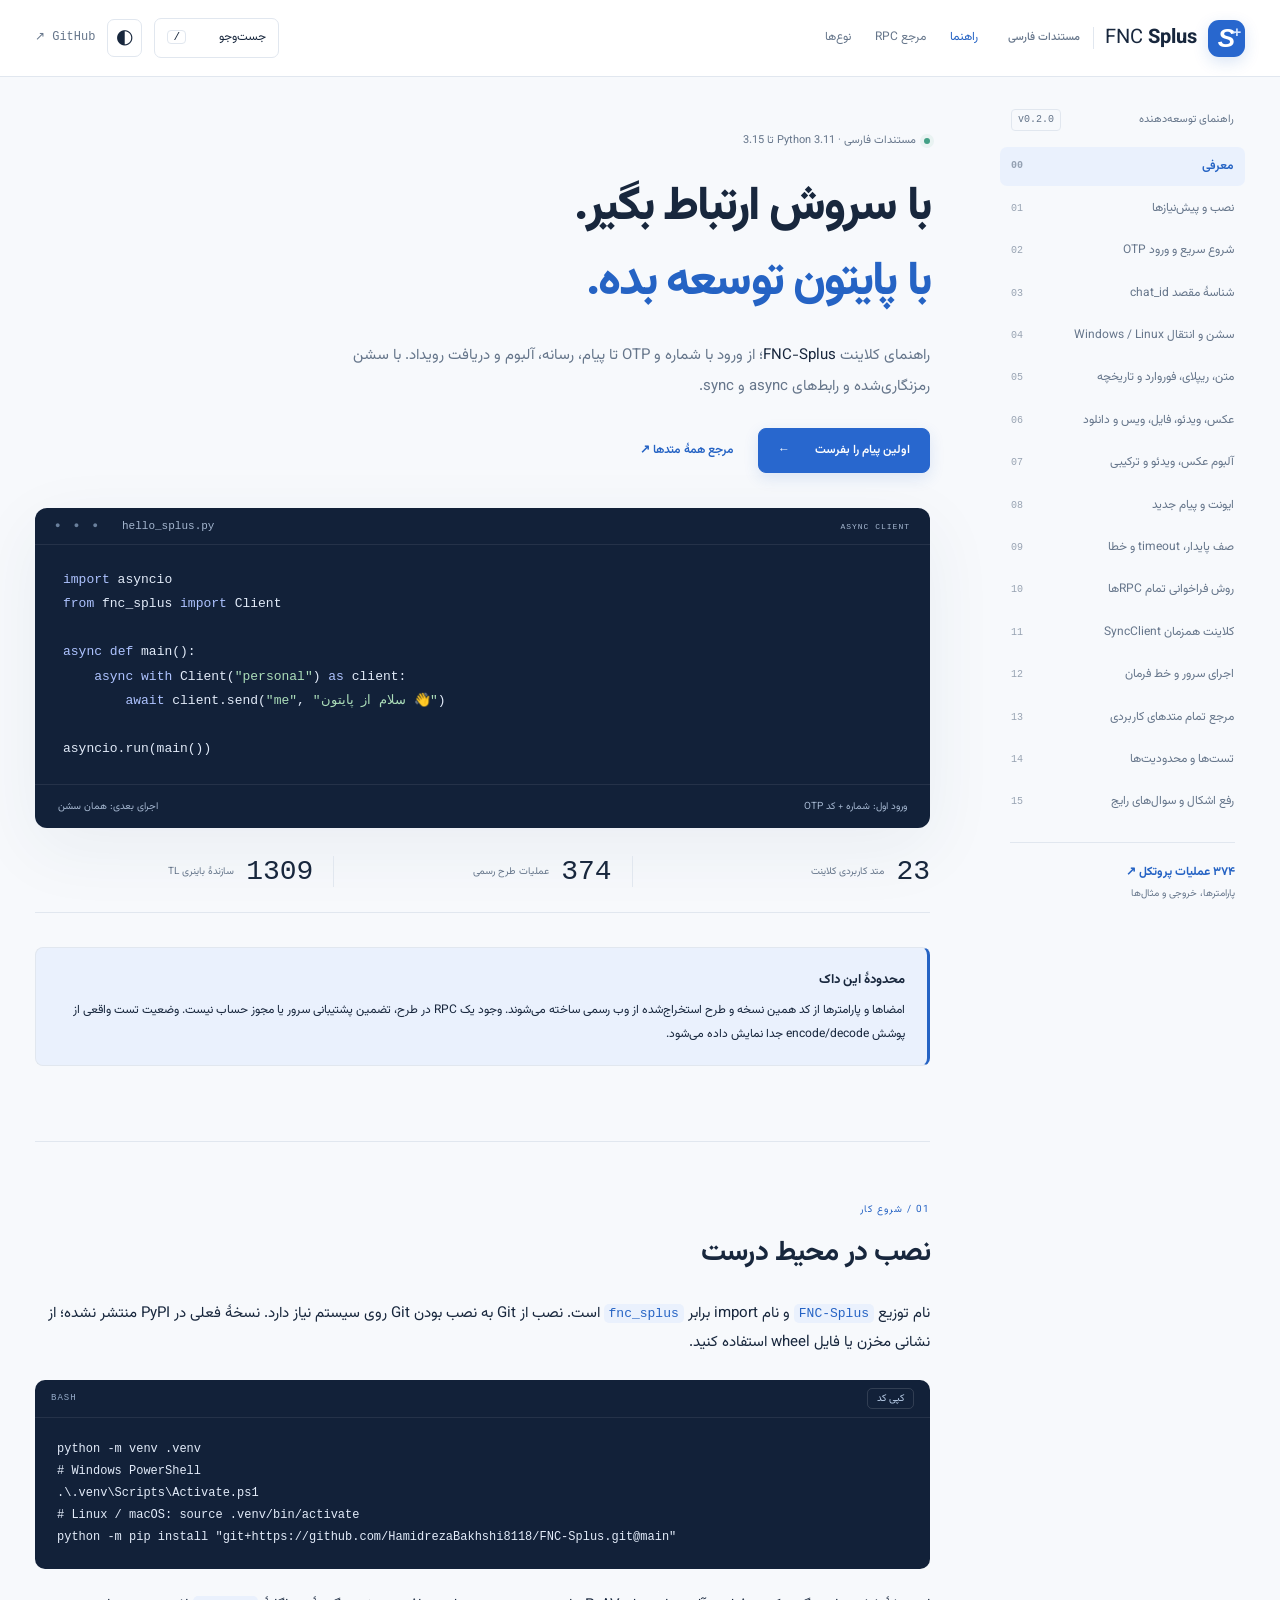
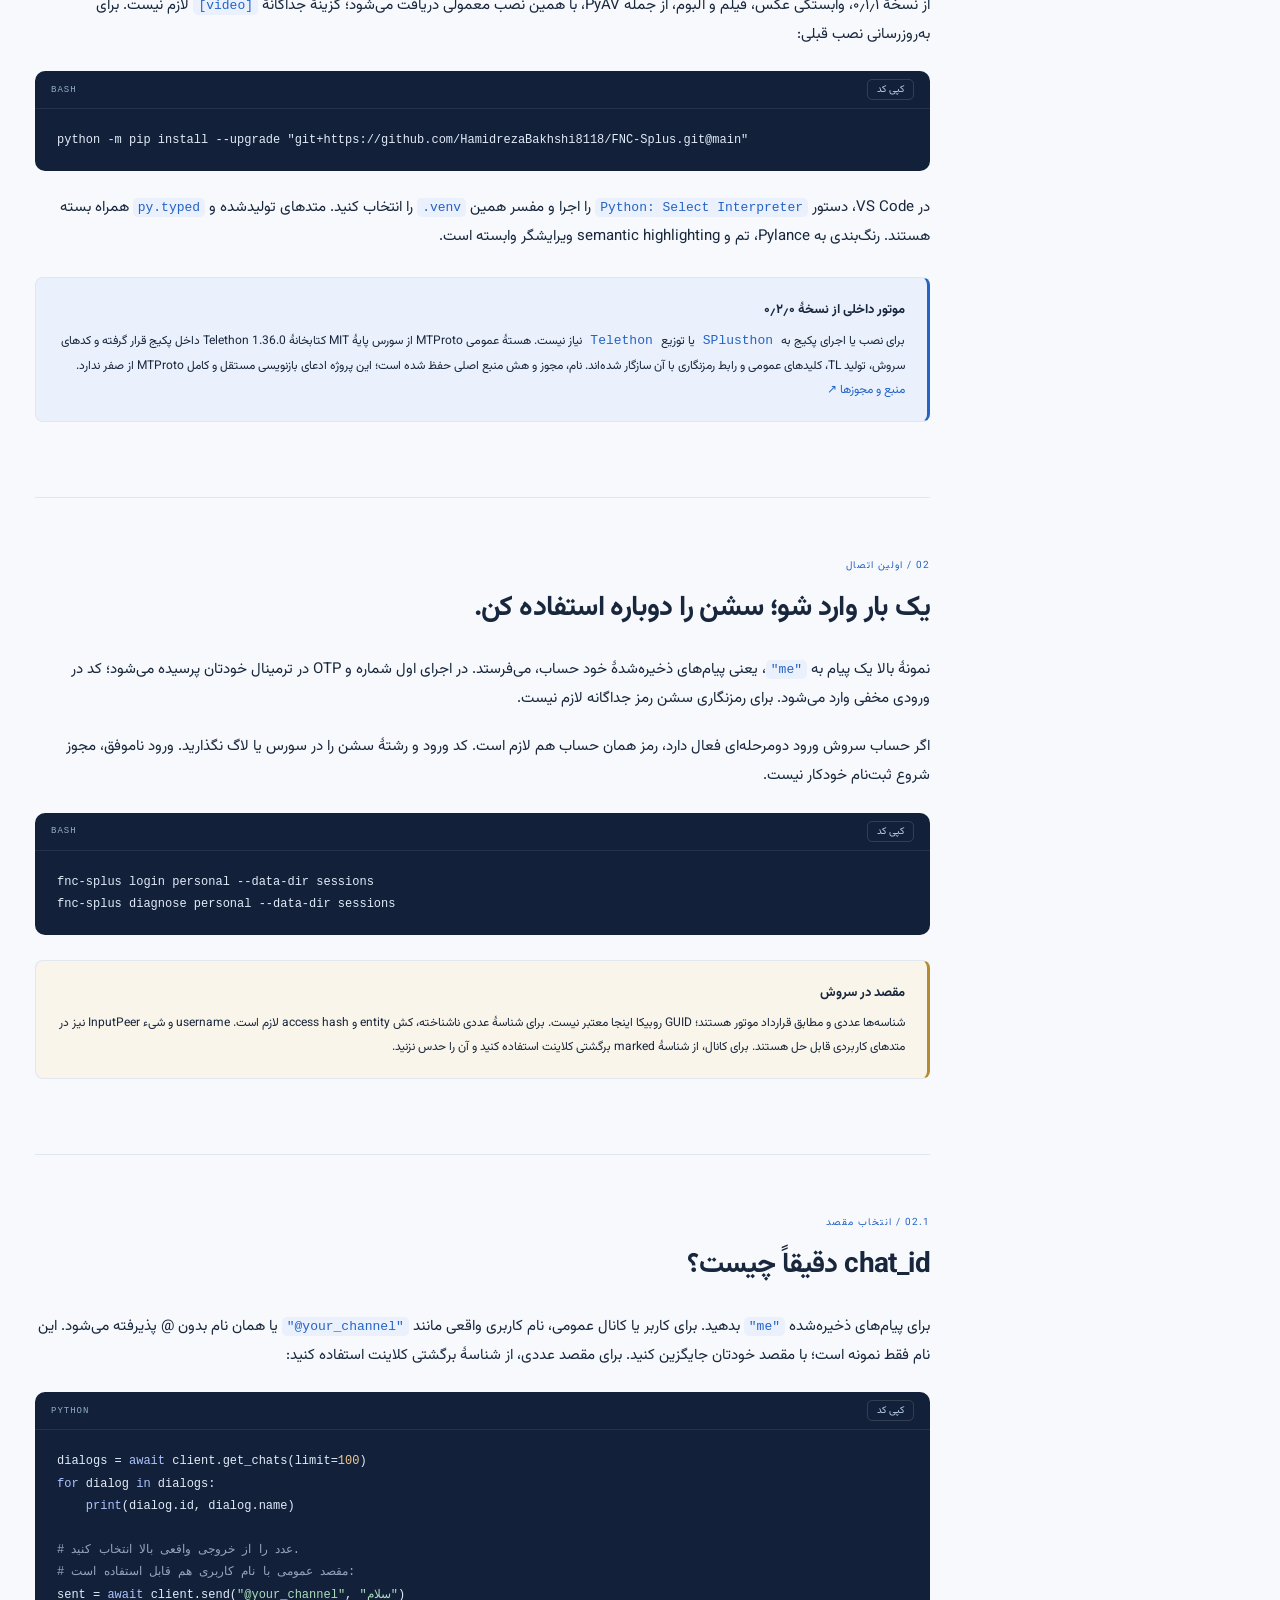
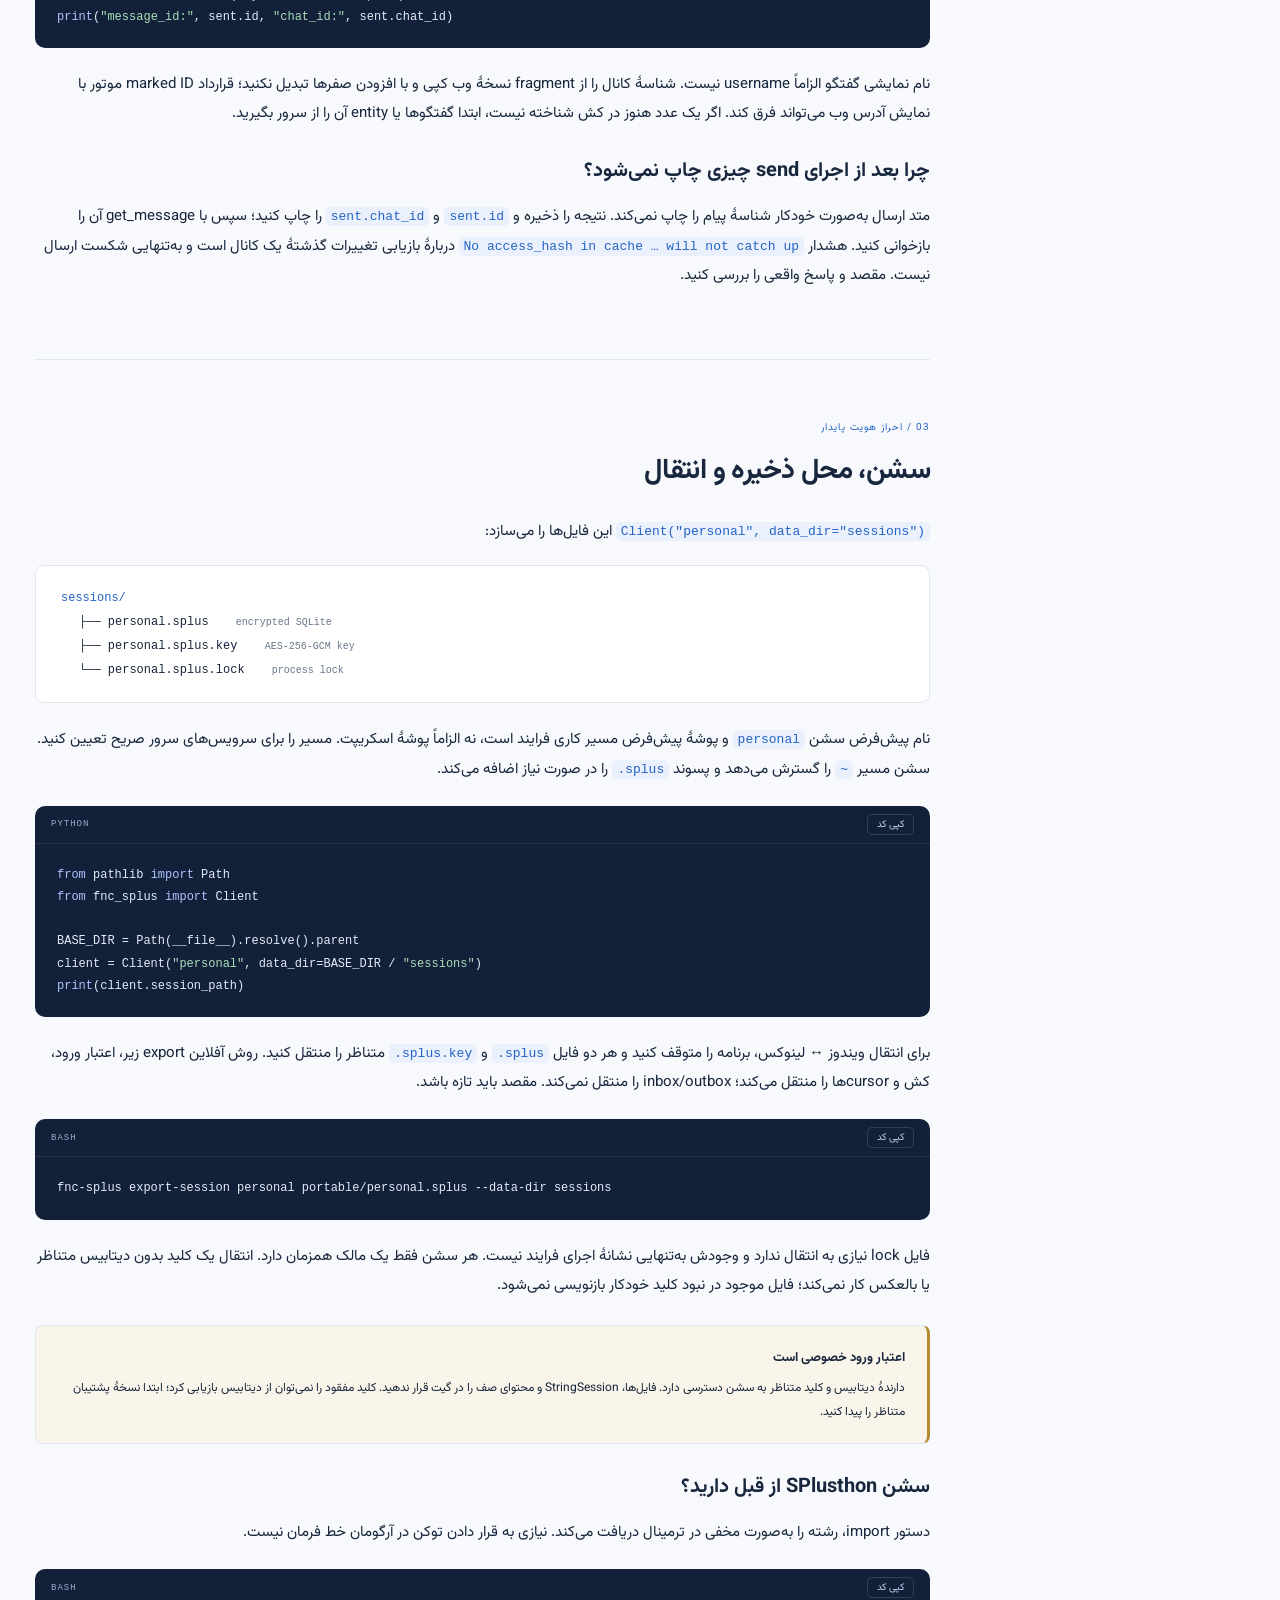
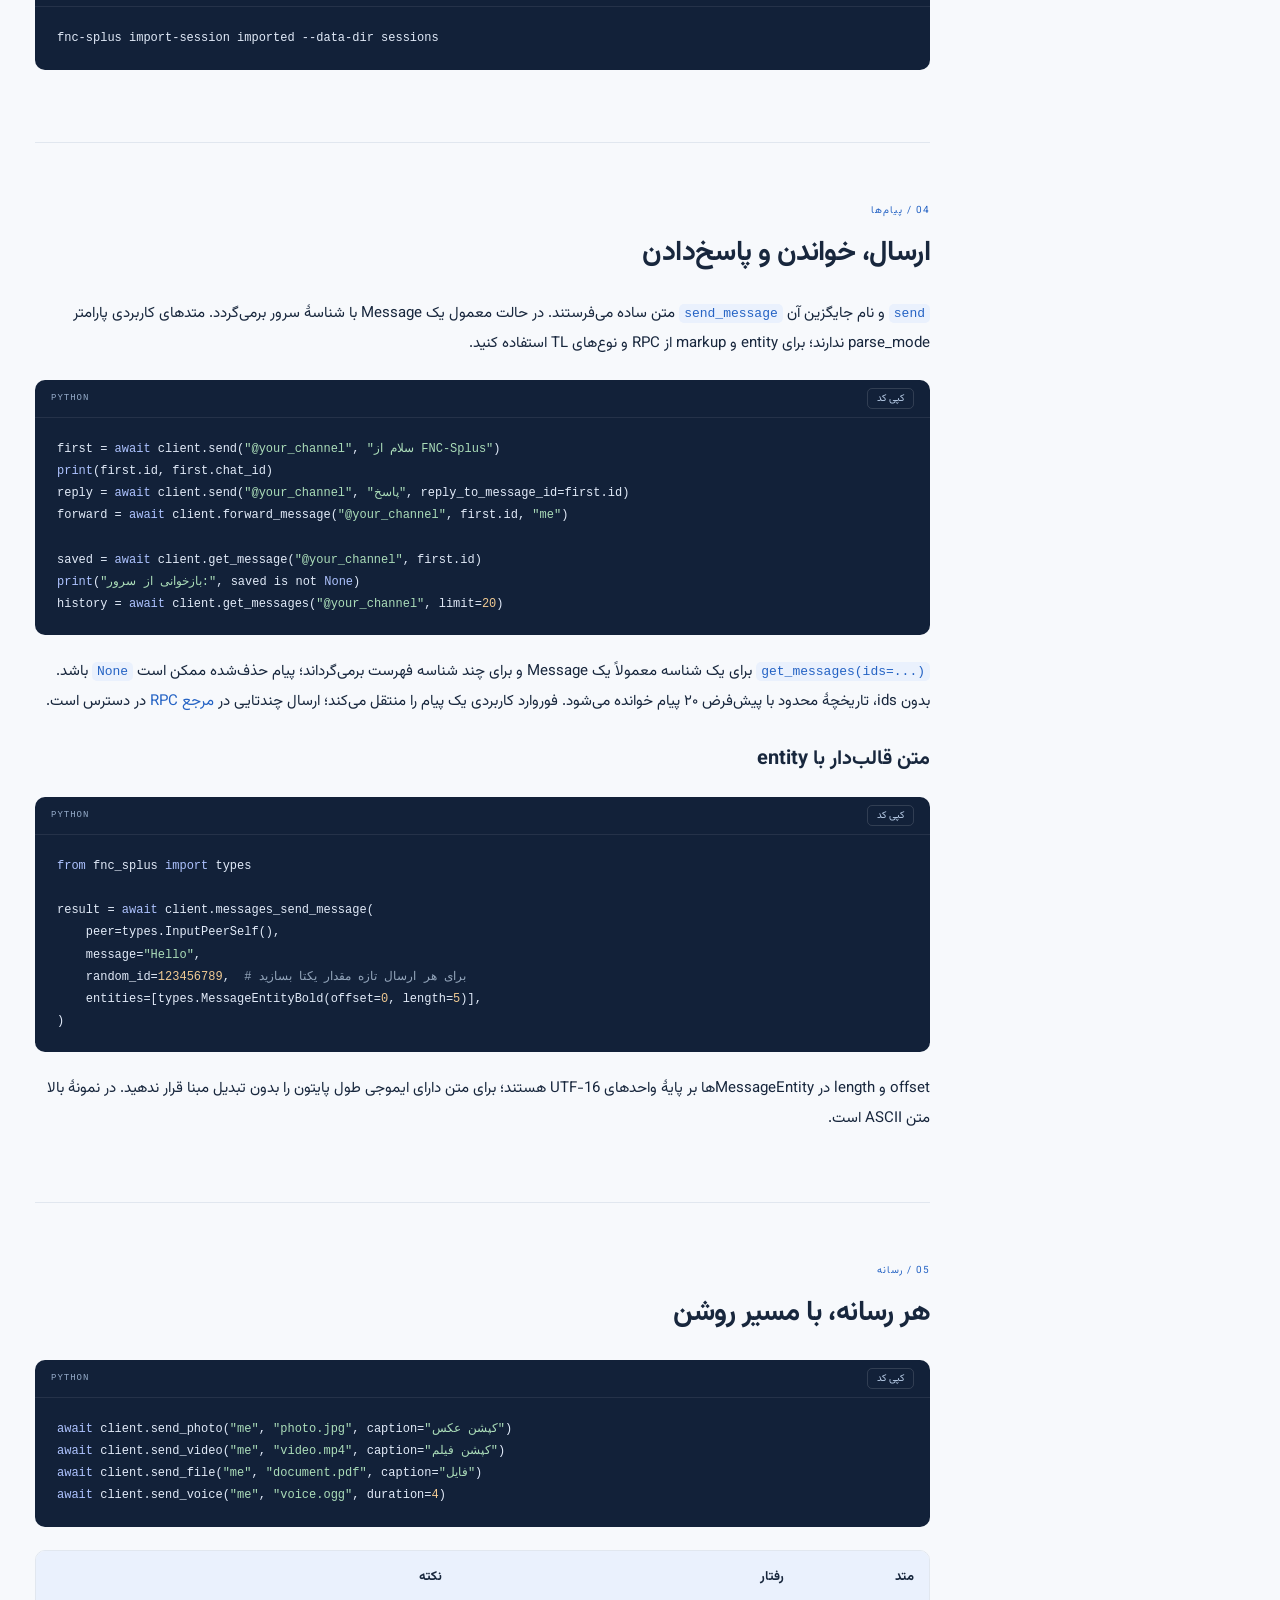
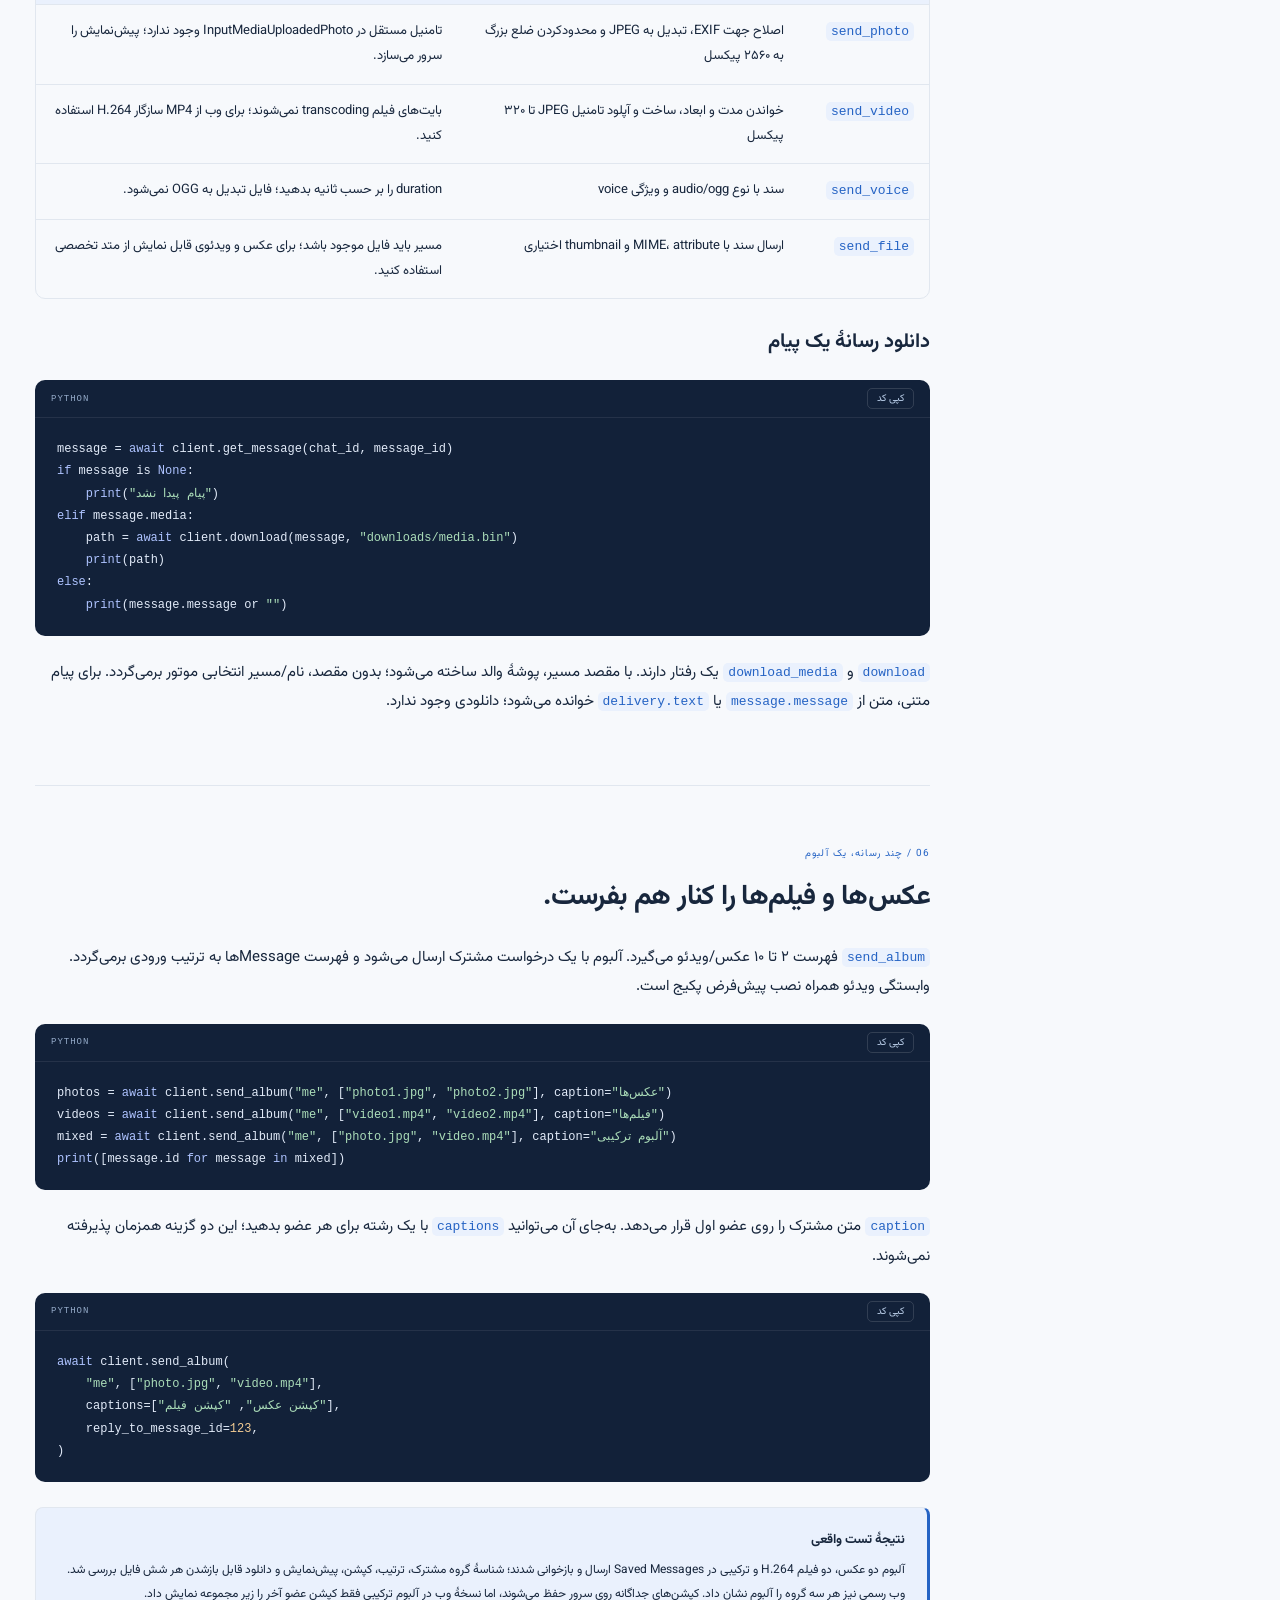
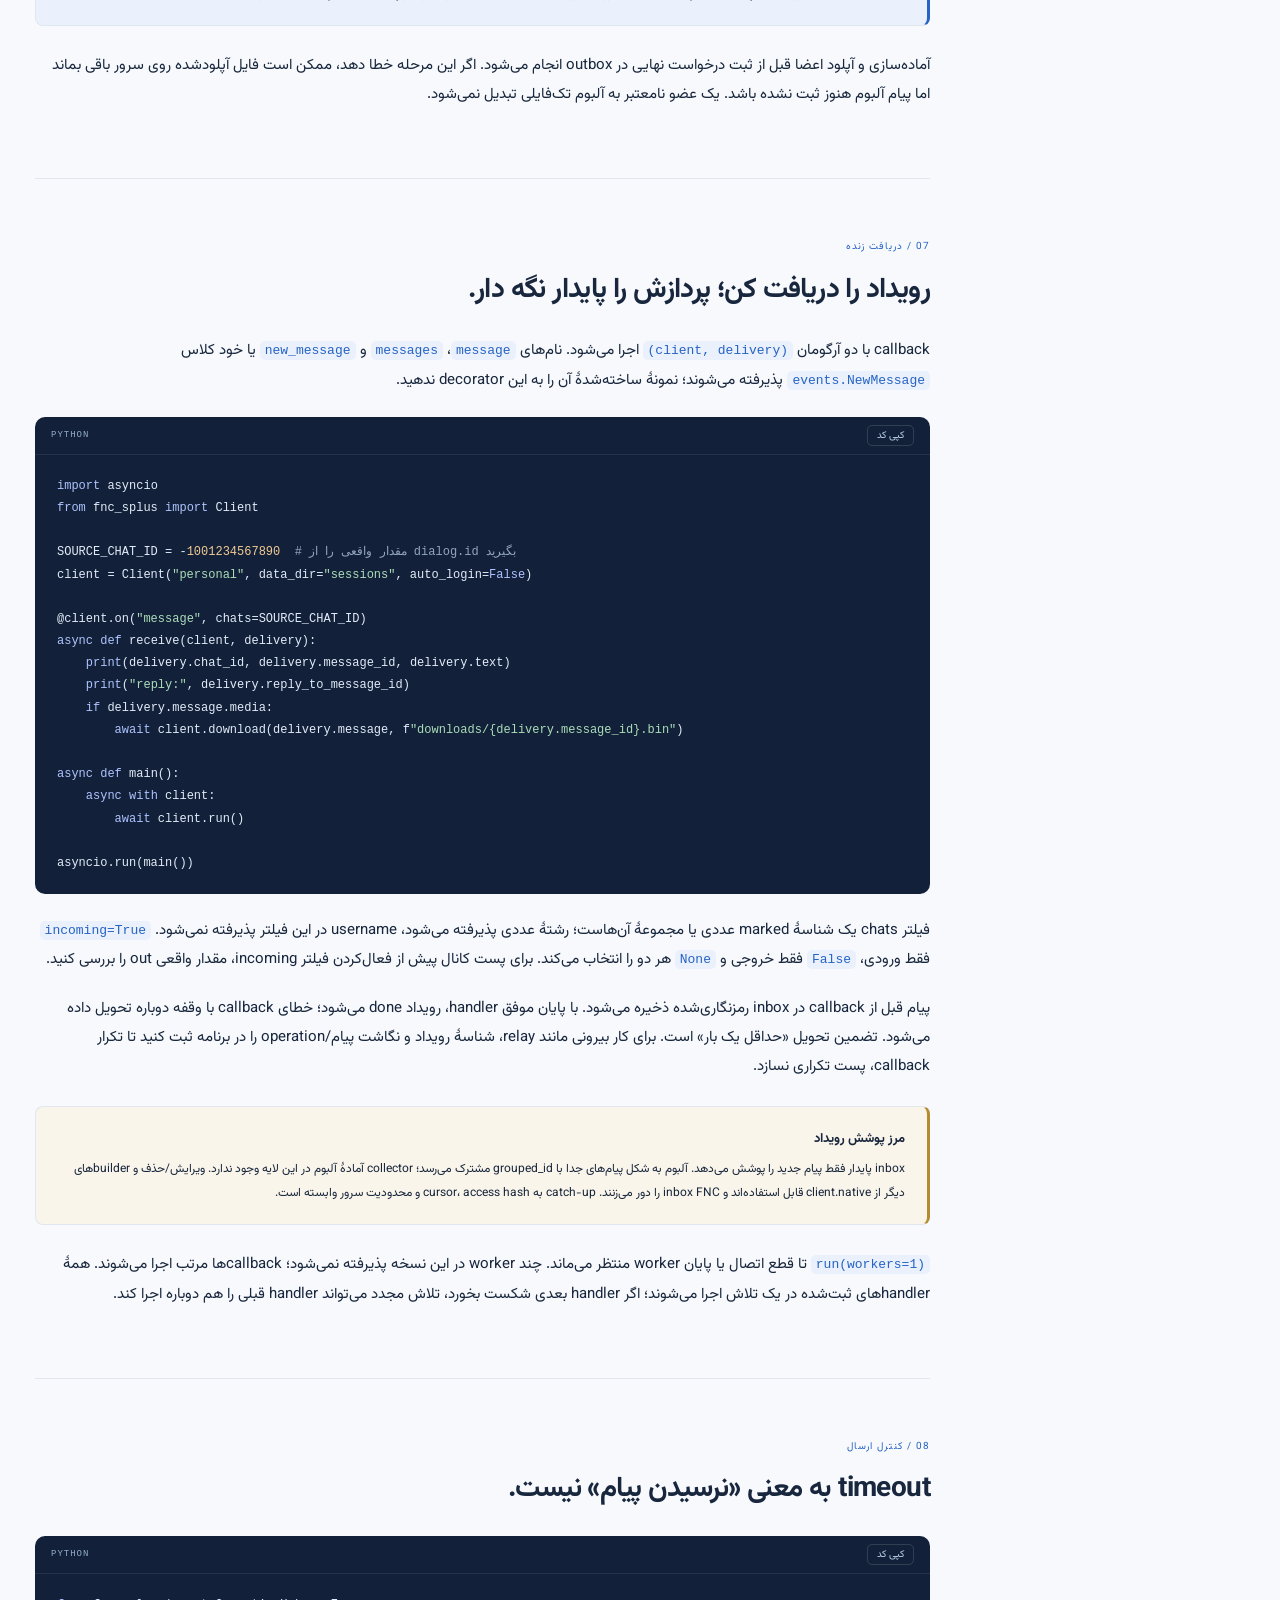
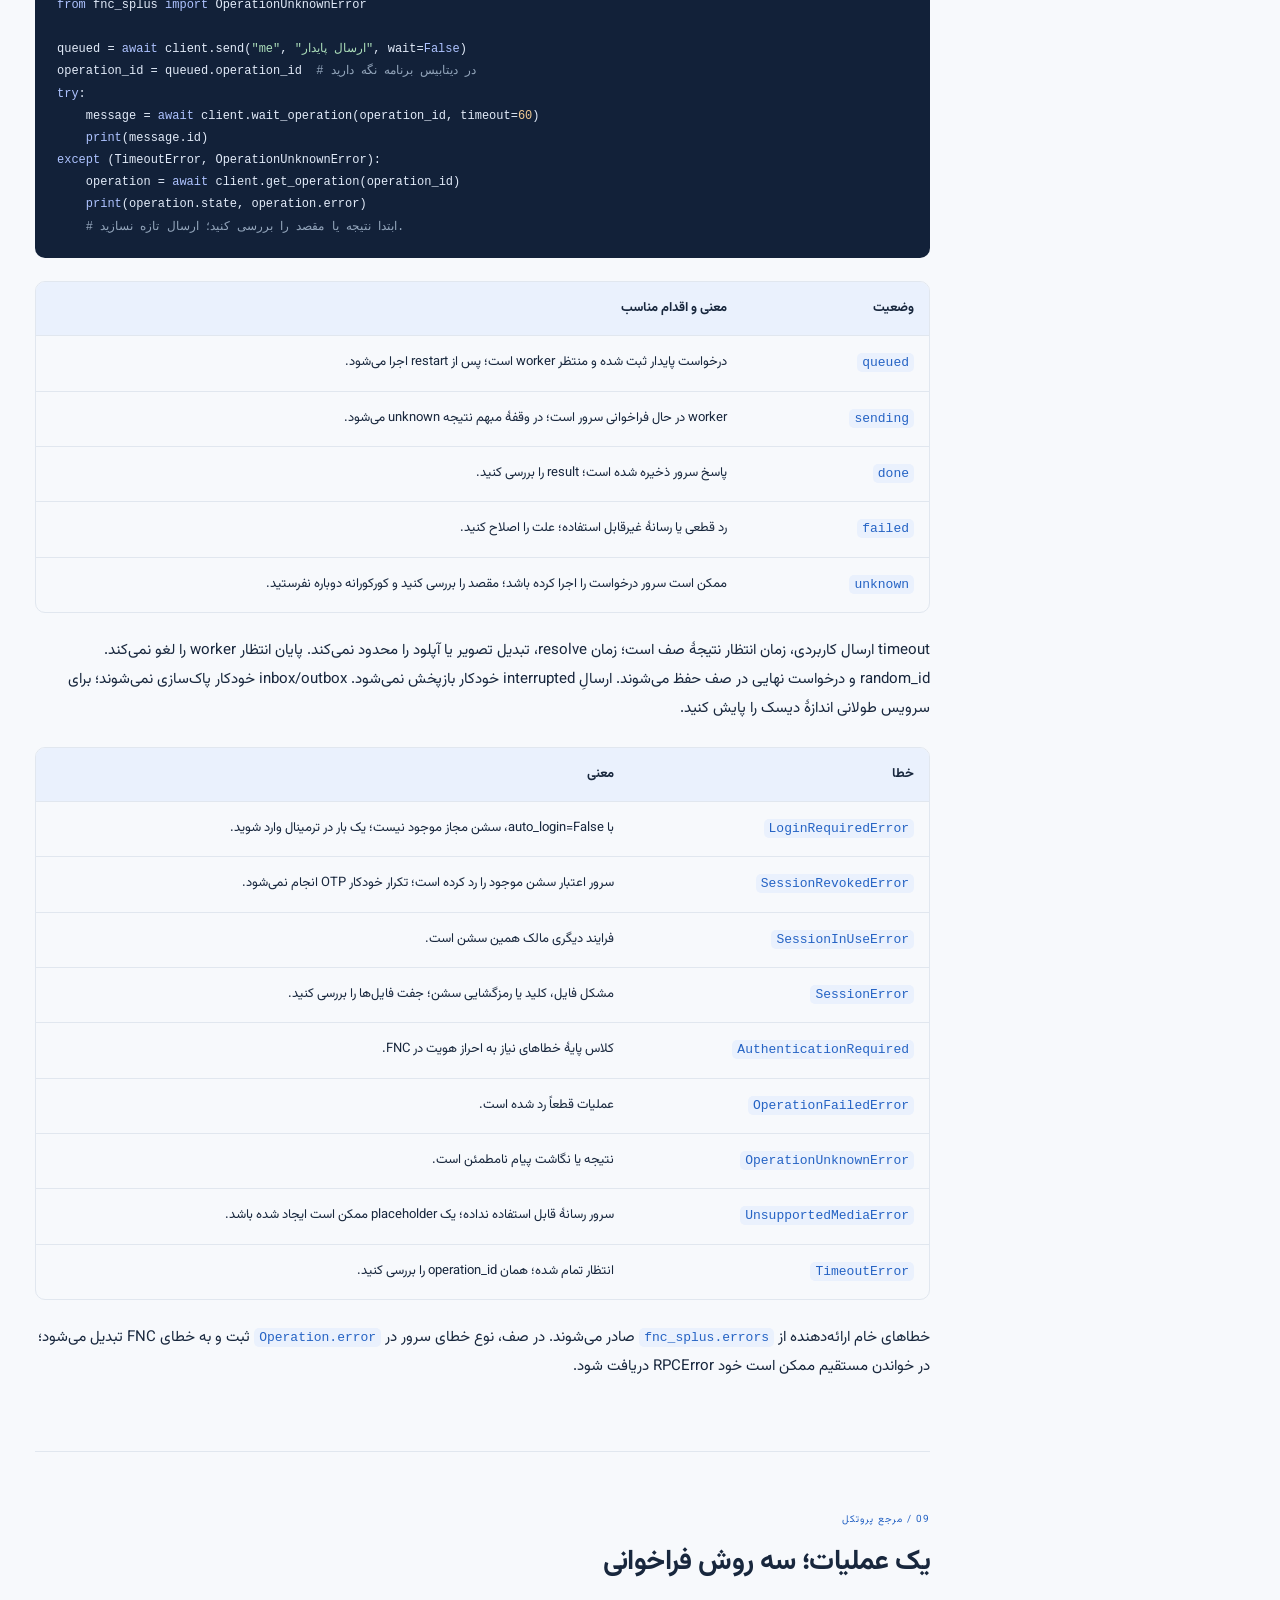
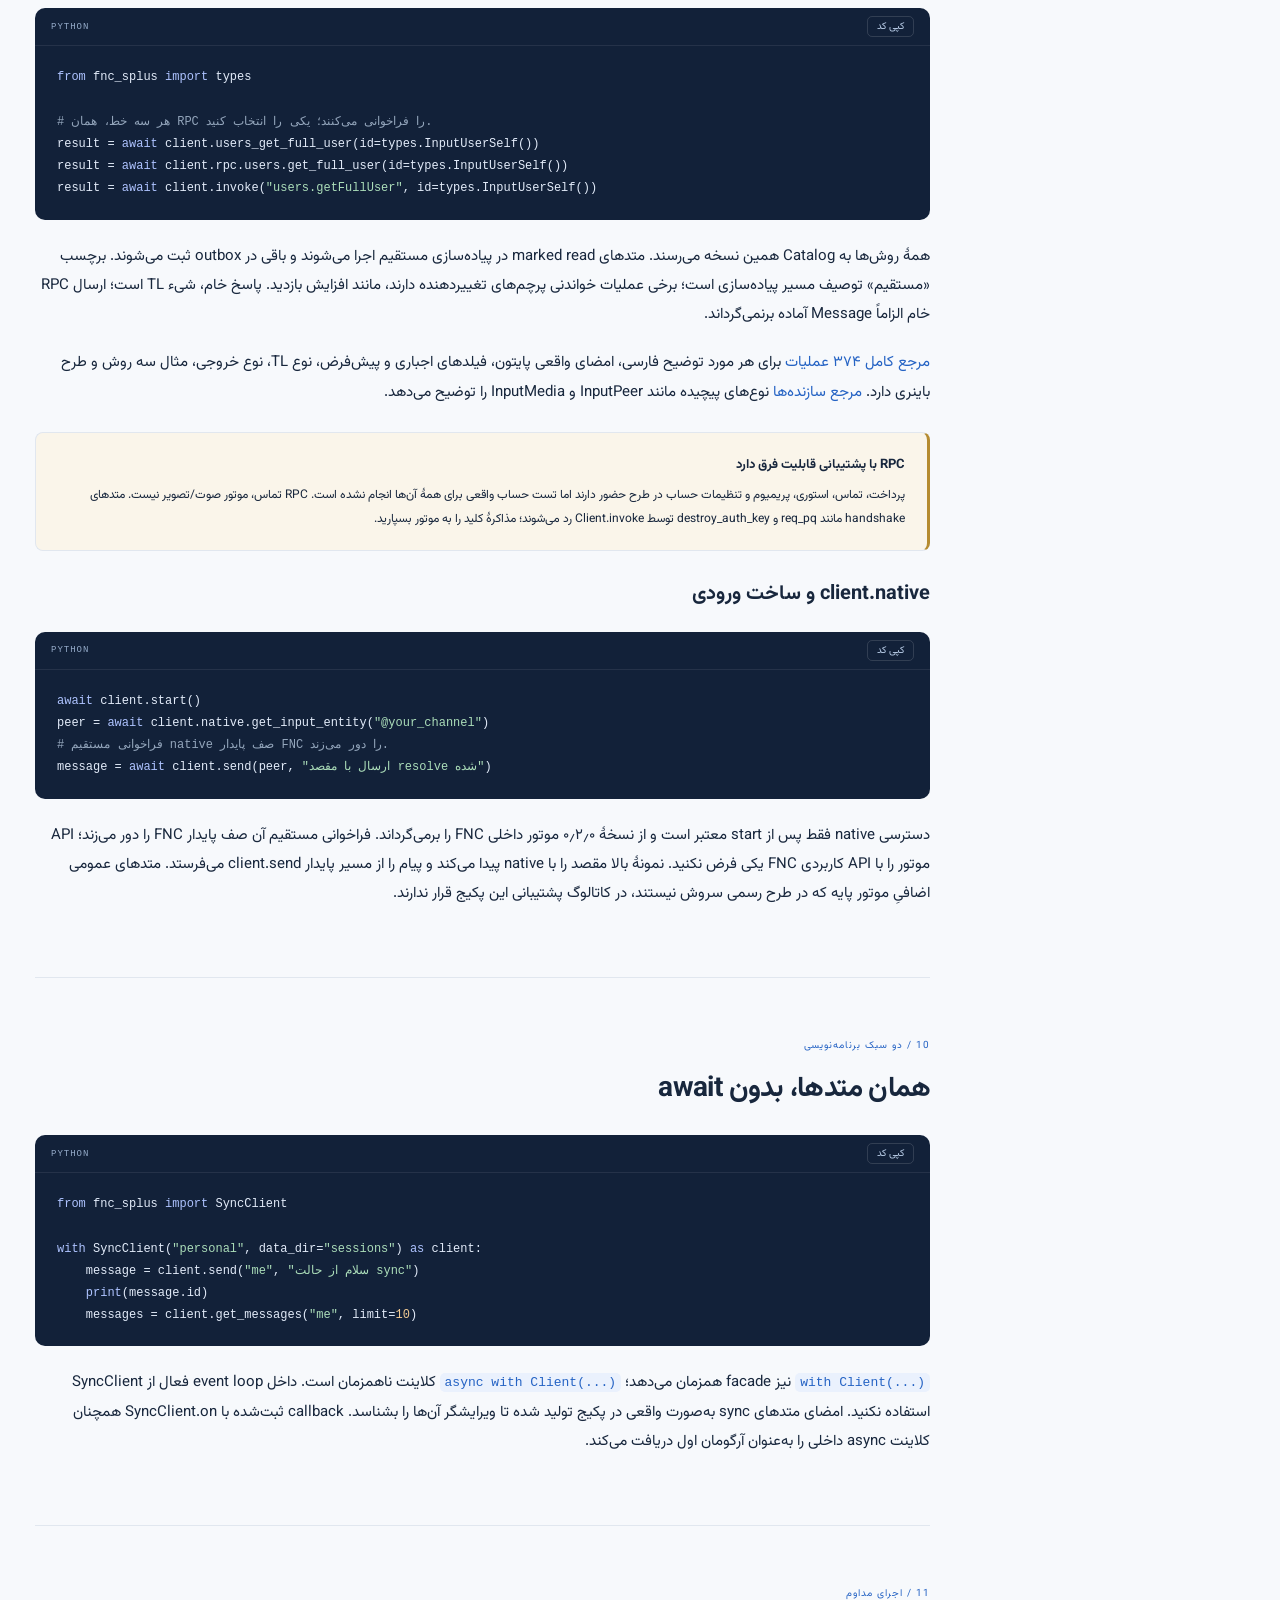
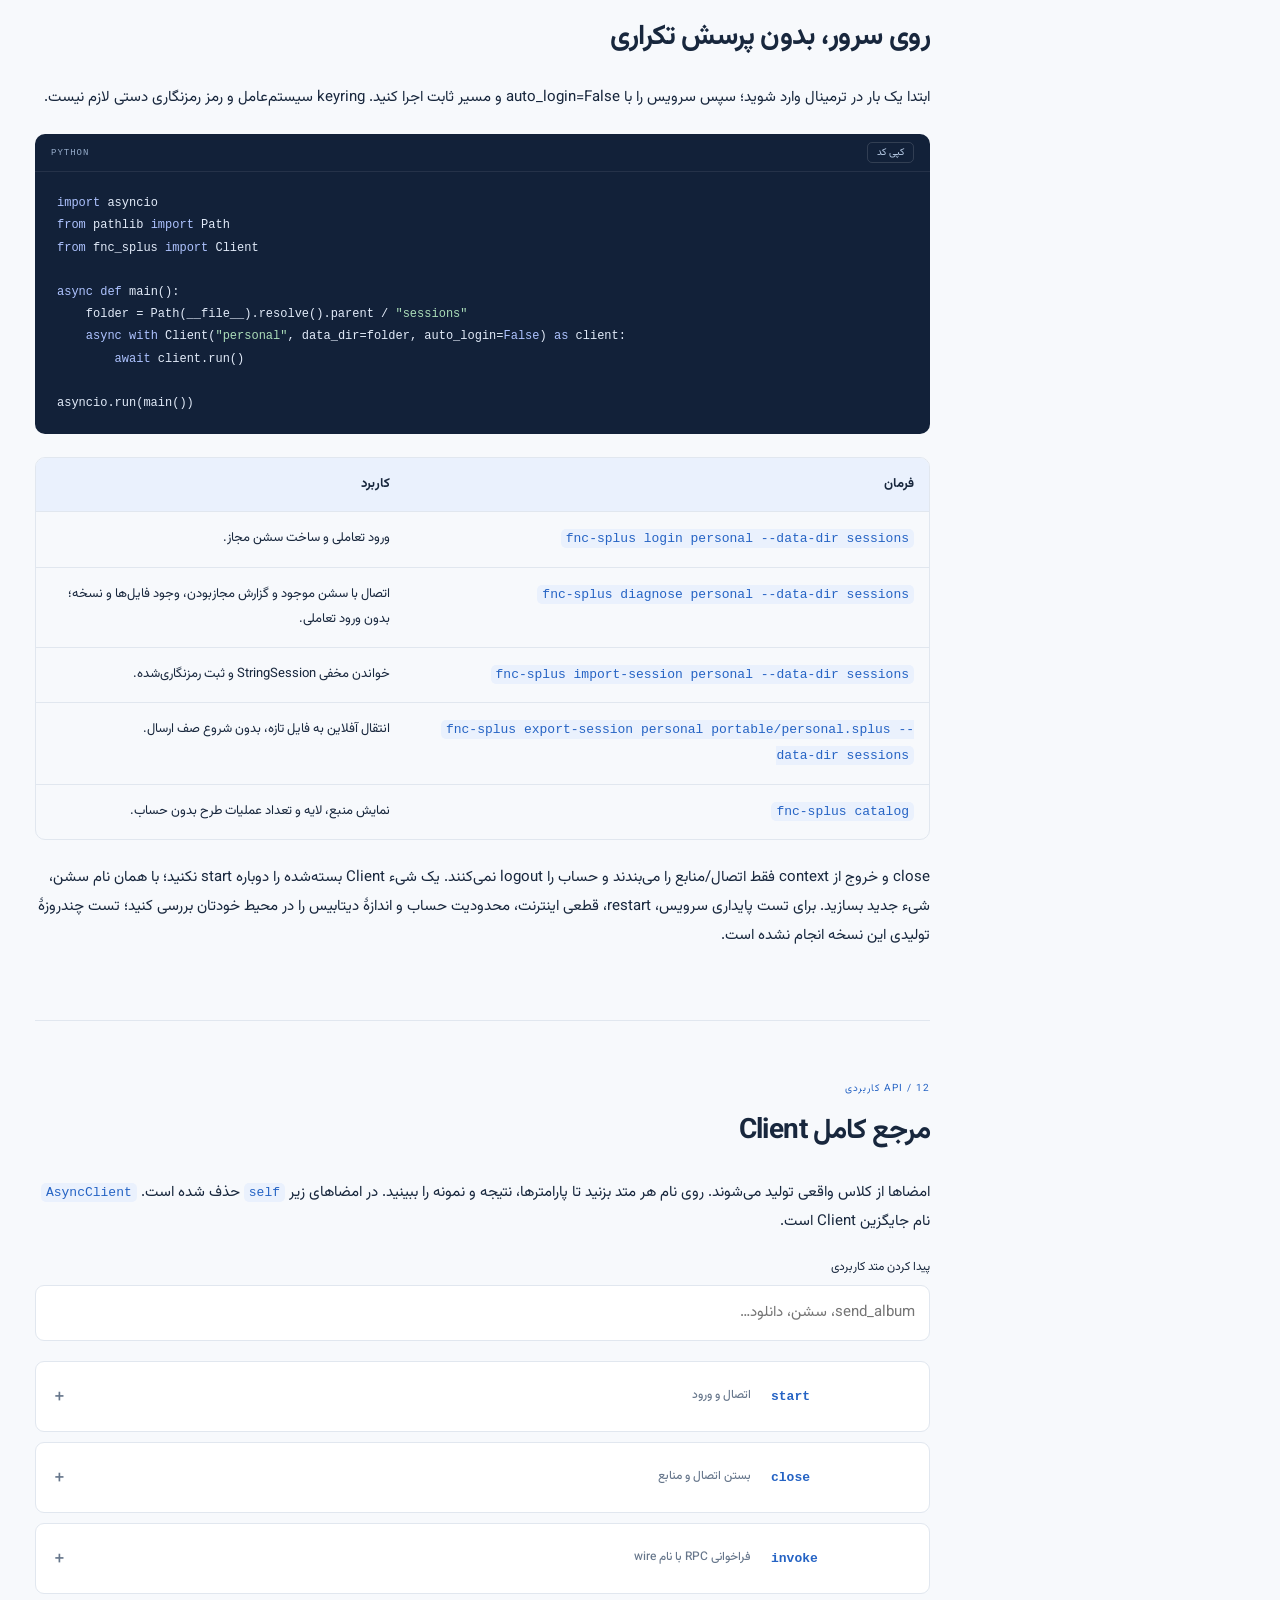
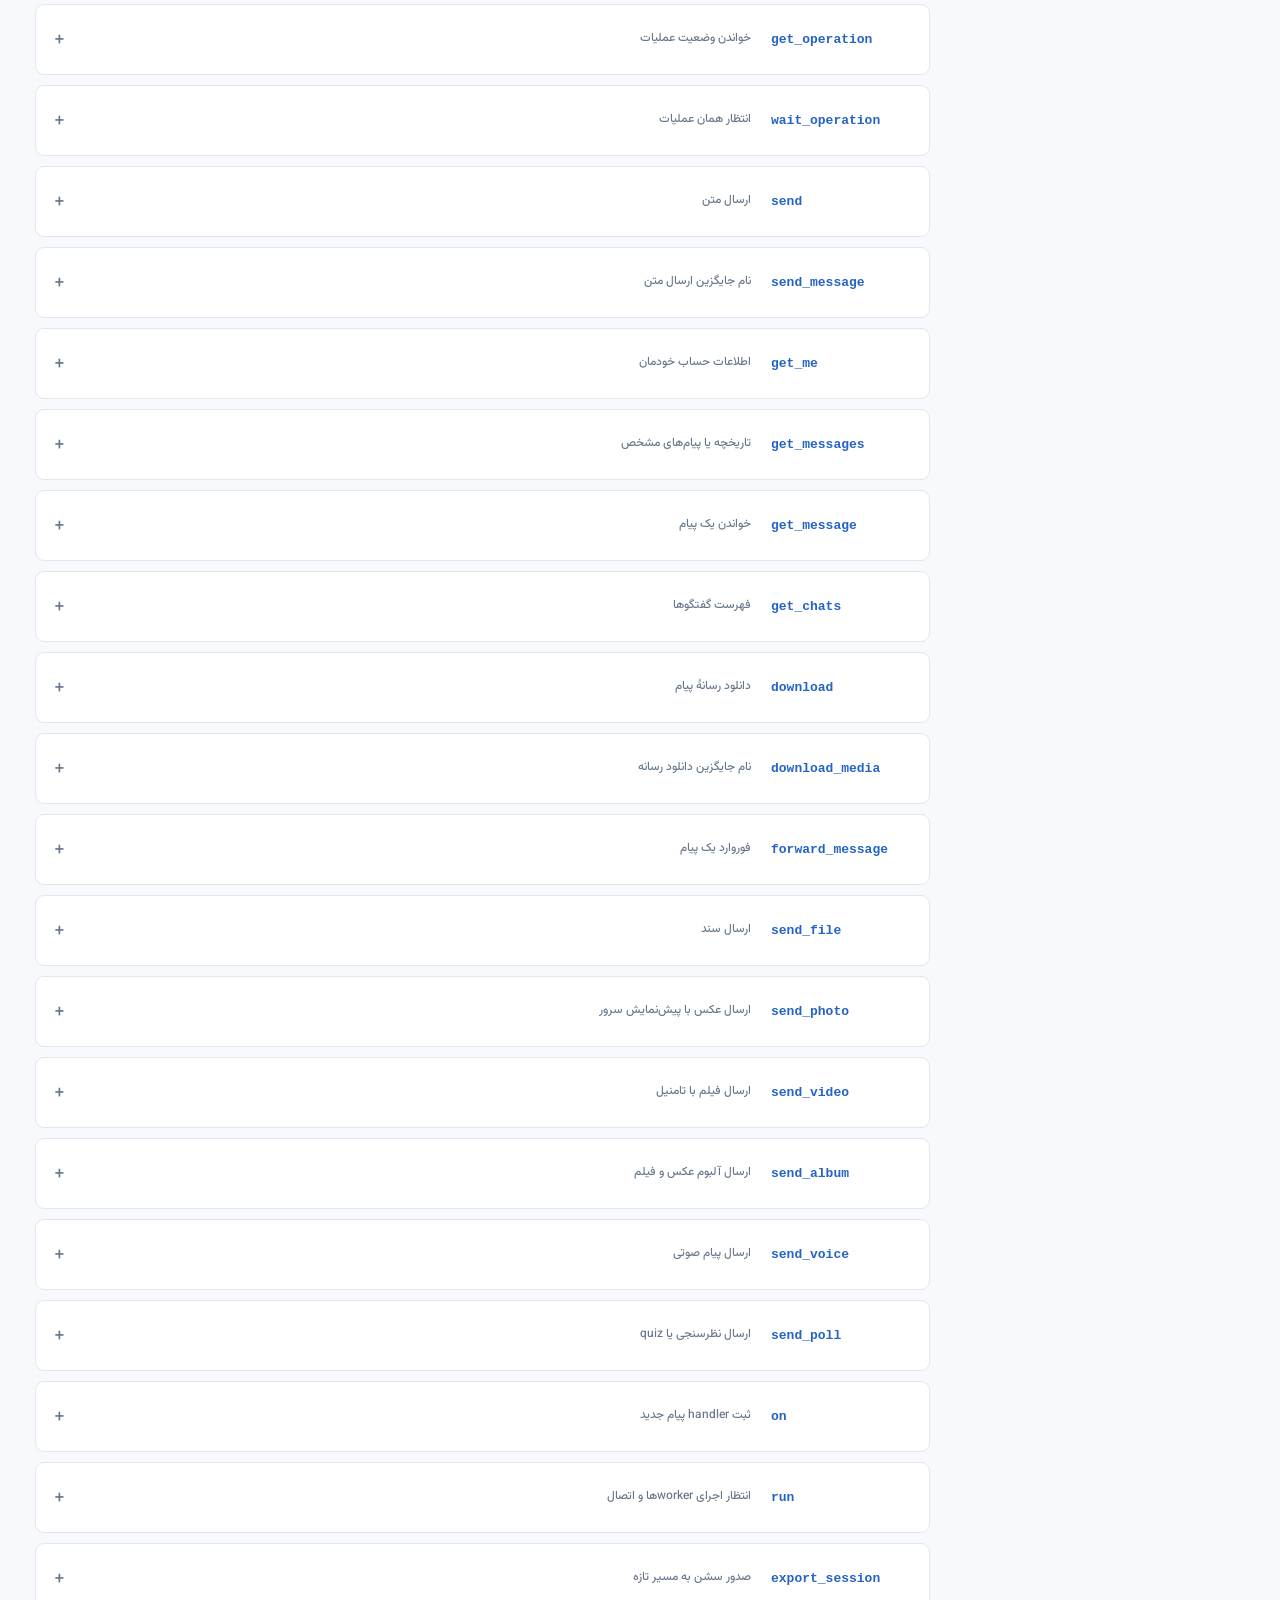
==== commit 7658e57d: "feat: replace SPlusthon dependency with internal MTProto engine in 0.2.0" ====
--- a/docs/site/index.html
+++ b/docs/site/index.html
@@ -2,7 +2,7 @@
 <html lang="fa" dir="rtl" data-theme="light"><head><meta charset="utf-8"><meta name="viewport" content="width=device-width,initial-scale=1"><meta name="description" content="مستندات فارسی FNC-Splus؛ ورود و سشن، پیام و آلبوم، ایونت و مرجع کامل متدهای سروش پلاس."><meta name="theme-color" content="#f7f9fc"><title>راهنمای فارسی کلاینت پایتون — FNC-Splus</title><link rel="icon" href="favicon.svg" type="image/svg+xml"><link rel="stylesheet" href="styles.css"><script src="reference.js" defer></script><script src="docs.js" defer></script></head><body data-page="guide"><a class="skip-link" href="#main">رفتن به محتوا</a><header class="site-header"><div class="header-inner">
 <a class="brand" href="index.html"><span class="brand-icon" aria-hidden="true">S<span>+</span></span><span dir="ltr">FNC <b>Splus</b></span><span class="brand-caption">مستندات فارسی</span></a>
 <nav class="top-nav" aria-label="ناوبری اصلی"><a href="index.html">راهنما</a><a href="api.html">مرجع RPC</a><a href="types.html">نوع‌ها</a></nav>
-<div class="header-actions"><button id="search-trigger" aria-label="جست‌وجوی مستندات">جست‌وجو <kbd>/</kbd></button><button id="theme-toggle" aria-label="تغییر تم">◐</button><a class="github-link" href="https://github.com/HamidrezaBakhshi8118/FNC-Splus">GitHub ↗</a></div></div></header><div class="guide-layout"><aside class="sidebar"><div class="sidebar-kicker">راهنمای توسعه‌دهنده <span>v0.1.1</span></div><nav aria-label="بخش‌های راهنما"><a class="nav-link" href="#overview"><span>معرفی</span><small>00</small></a><a class="nav-link" href="#installation"><span>نصب و پیش‌نیازها</span><small>01</small></a><a class="nav-link" href="#quickstart"><span>شروع سریع و ورود OTP</span><small>02</small></a><a class="nav-link" href="#chat-id"><span>شناسهٔ مقصد chat_id</span><small>03</small></a><a class="nav-link" href="#sessions"><span>سشن و انتقال Windows / Linux</span><small>04</small></a><a class="nav-link" href="#messages"><span>متن، ریپلای، فوروارد و تاریخچه</span><small>05</small></a><a class="nav-link" href="#media"><span>عکس، ویدئو، فایل، ویس و دانلود</span><small>06</small></a><a class="nav-link" href="#albums"><span>آلبوم عکس، ویدئو و ترکیبی</span><small>07</small></a><a class="nav-link" href="#events"><span>ایونت و پیام جدید</span><small>08</small></a><a class="nav-link" href="#operations"><span>صف پایدار، timeout و خطا</span><small>09</small></a><a class="nav-link" href="#raw-api"><span>روش فراخوانی تمام RPCها</span><small>10</small></a><a class="nav-link" href="#sync"><span>کلاینت همزمان SyncClient</span><small>11</small></a><a class="nav-link" href="#server"><span>اجرای سرور و خط فرمان</span><small>12</small></a><a class="nav-link" href="#client-reference"><span>مرجع تمام متدهای کاربردی</span><small>13</small></a><a class="nav-link" href="#validation"><span>تست‌ها و محدودیت‌ها</span><small>14</small></a><a class="nav-link" href="#faq"><span>رفع اشکال و سوال‌های رایج</span><small>15</small></a></nav><a class="sidebar-reference" href="api.html"><b>۳۷۴ عملیات پروتکل ↗</b><span>پارامترها، خروجی و مثال‌ها</span></a><a class="sidebar-reference" href="types.html">فرهنگ نوع‌های TL ↗</a></aside><main id="main" class="guide-main"><section id="overview" class="hero" data-title="معرفی">
+<div class="header-actions"><button id="search-trigger" aria-label="جست‌وجوی مستندات">جست‌وجو <kbd>/</kbd></button><button id="theme-toggle" aria-label="تغییر تم">◐</button><a class="github-link" href="https://github.com/HamidrezaBakhshi8118/FNC-Splus">GitHub ↗</a></div></div></header><div class="guide-layout"><aside class="sidebar"><div class="sidebar-kicker">راهنمای توسعه‌دهنده <span>v0.2.0</span></div><nav aria-label="بخش‌های راهنما"><a class="nav-link" href="#overview"><span>معرفی</span><small>00</small></a><a class="nav-link" href="#installation"><span>نصب و پیش‌نیازها</span><small>01</small></a><a class="nav-link" href="#quickstart"><span>شروع سریع و ورود OTP</span><small>02</small></a><a class="nav-link" href="#chat-id"><span>شناسهٔ مقصد chat_id</span><small>03</small></a><a class="nav-link" href="#sessions"><span>سشن و انتقال Windows / Linux</span><small>04</small></a><a class="nav-link" href="#messages"><span>متن، ریپلای، فوروارد و تاریخچه</span><small>05</small></a><a class="nav-link" href="#media"><span>عکس، ویدئو، فایل، ویس و دانلود</span><small>06</small></a><a class="nav-link" href="#albums"><span>آلبوم عکس، ویدئو و ترکیبی</span><small>07</small></a><a class="nav-link" href="#events"><span>ایونت و پیام جدید</span><small>08</small></a><a class="nav-link" href="#operations"><span>صف پایدار، timeout و خطا</span><small>09</small></a><a class="nav-link" href="#raw-api"><span>روش فراخوانی تمام RPCها</span><small>10</small></a><a class="nav-link" href="#sync"><span>کلاینت همزمان SyncClient</span><small>11</small></a><a class="nav-link" href="#server"><span>اجرای سرور و خط فرمان</span><small>12</small></a><a class="nav-link" href="#client-reference"><span>مرجع تمام متدهای کاربردی</span><small>13</small></a><a class="nav-link" href="#validation"><span>تست‌ها و محدودیت‌ها</span><small>14</small></a><a class="nav-link" href="#faq"><span>رفع اشکال و سوال‌های رایج</span><small>15</small></a></nav><a class="sidebar-reference" href="api.html"><b>۳۷۴ عملیات پروتکل ↗</b><span>پارامترها، خروجی و مثال‌ها</span></a><a class="sidebar-reference" href="types.html">فرهنگ نوع‌های TL ↗</a></aside><main id="main" class="guide-main"><section id="overview" class="hero" data-title="معرفی">
  <div class="eyebrow"><span class="status-dot"></span> مستندات فارسی · Python 3.11 تا 3.15</div>
  <h1>با سروش ارتباط بگیر.<br><span>با پایتون توسعه بده.</span></h1>
  <p class="hero-lead">راهنمای کلاینت <bdi>FNC-Splus</bdi>؛ از ورود با شماره و OTP تا پیام، رسانه، آلبوم و دریافت رویداد. با سشن رمزنگاری‌شده و رابط‌های async و sync.</p>
@@ -27,7 +27,7 @@
 <p>از نسخهٔ ۰٫۱٫۱، وابستگی عکس، فیلم و آلبوم، از جمله PyAV، با همین نصب معمولی دریافت می‌شود؛ گزینهٔ جداگانهٔ <code>[video]</code> لازم نیست. برای به‌روزرسانی نصب قبلی:</p>
 <div class="code-card"><div class="code-bar"><span>BASH</span><button class="copy-button" type="button">کپی کد</button></div><pre dir="ltr"><code class="language-bash">python -m pip install --upgrade &quot;git+https://github.com/HamidrezaBakhshi8118/FNC-Splus.git@main&quot;</code></pre></div>
 <p>در VS Code، دستور <code>Python: Select Interpreter</code> را اجرا و مفسر همین <code>.venv</code> را انتخاب کنید. متدهای تولیدشده و <code>py.typed</code> همراه بسته هستند. رنگ‌بندی به Pylance، تم و semantic highlighting ویرایشگر وابسته است.</p>
-<div class="callout"><b>موتور پروتکل</b><p>FNC از موتور جداگانهٔ <code>SPlusthon==1.1.4</code> برای MTProto/TL و ورود استفاده می‌کند. سشن، صف پایدار، مدیریت اتصال و رابط کاربردی متعلق به لایهٔ FNC هستند. <a href="https://github.com/HamidrezaBakhshi8118/FNC-Splus/blob/main/THIRD_PARTY_NOTICES.md">مجوزها و وابستگی‌ها ↗</a></p></div></section>
+<div class="callout"><b>موتور داخلی از نسخهٔ ۰٫۲٫۰</b><p>برای نصب یا اجرای پکیج به <code>SPlusthon</code> یا توزیع <code>Telethon</code> نیاز نیست. هستهٔ عمومی MTProto از سورس پایهٔ MIT کتابخانهٔ Telethon 1.36.0 داخل پکیج قرار گرفته و کدهای سروش، تولید TL، کلیدهای عمومی و رابط رمزنگاری با آن سازگار شده‌اند. نام، مجوز و هش منبع اصلی حفظ شده است؛ این پروژه ادعای بازنویسی مستقل و کامل MTProto از صفر ندارد. <a href="https://github.com/HamidrezaBakhshi8118/FNC-Splus/blob/main/THIRD_PARTY_NOTICES.md">منبع و مجوزها ↗</a></p></div></section>
 <section id="quickstart" data-title="شروع سریع و ورود OTP"><div class="section-label">02 / اولین اتصال</div><h2>یک بار وارد شو؛ سشن را دوباره استفاده کن.</h2><p>نمونهٔ بالا یک پیام به <code>"me"</code>، یعنی پیام‌های ذخیره‌شدهٔ خود حساب، می‌فرستد. در اجرای اول شماره و OTP در ترمینال خودتان پرسیده می‌شود؛ کد در ورودی مخفی وارد می‌شود. برای رمزنگاری سشن رمز جداگانه لازم نیست.</p><p>اگر حساب سروش ورود دومرحله‌ای فعال دارد، رمز همان حساب هم لازم است. کد ورود و رشتهٔ سشن را در سورس یا لاگ نگذارید. ورود ناموفق، مجوز شروع ثبت‌نام خودکار نیست.</p>
 <div class="code-card"><div class="code-bar"><span>BASH</span><button class="copy-button" type="button">کپی کد</button></div><pre dir="ltr"><code class="language-bash">fnc-splus login personal --data-dir sessions
 fnc-splus diagnose personal --data-dir sessions</code></pre></div>
@@ -142,7 +142,7 @@
 peer = await client.native.get_input_entity(&quot;@your_channel&quot;)
 # فراخوانی مستقیم native صف پایدار FNC را دور می‌زند.
 message = await client.send(peer, &quot;ارسال با مقصد resolve شده&quot;)</code></pre></div>
-<p>دسترسی native فقط پس از start معتبر است. فراخوانی مستقیم آن صف پایدار FNC را دور می‌زند؛ API موتور را با API کاربردی FNC یکی فرض نکنید. نمونهٔ بالا مقصد را با native پیدا می‌کند و پیام را از مسیر پایدار client.send می‌فرستد.</p></section>
+<p>دسترسی native فقط پس از start معتبر است و از نسخهٔ ۰٫۲٫۰ موتور داخلی FNC را برمی‌گرداند. فراخوانی مستقیم آن صف پایدار FNC را دور می‌زند؛ API موتور را با API کاربردی FNC یکی فرض نکنید. نمونهٔ بالا مقصد را با native پیدا می‌کند و پیام را از مسیر پایدار client.send می‌فرستد. متدهای عمومی اضافیِ موتور پایه که در طرح رسمی سروش نیستند، در کاتالوگ پشتیبانی این پکیج قرار ندارند.</p></section>
 <section id="sync" data-title="کلاینت همزمان SyncClient"><div class="section-label">10 / دو سبک برنامه‌نویسی</div><h2>همان متدها، بدون await</h2><div class="code-card"><div class="code-bar"><span>PYTHON</span><button class="copy-button" type="button">کپی کد</button></div><pre dir="ltr"><code class="language-python">from fnc_splus import SyncClient
 
 with SyncClient(&quot;personal&quot;, data_dir=&quot;sessions&quot;) as client:
@@ -165,10 +165,10 @@
 async def receive(client, delivery):
     print(delivery.message_id)</code></pre></div></div></details><details class="client-method" id="client-run" data-search="run انتظار اجرای workerها و اتصال"><summary><code>run</code><span>انتظار اجرای workerها و اتصال</span><span class="expand-icon">+</span></summary><div class="method-content"><pre class="signature" dir="ltr">run(*, workers=1)</pre><div class="table-wrap"><table><thead><tr><th>پارامتر</th><th>پیش‌فرض</th><th>توضیح</th></tr></thead><tbody><tr><td><code>workers</code></td><td><code>1</code></td><td>در این نسخه فقط ۱ پذیرفته می‌شود؛ تحویل callback مرتب است.</td></tr></tbody></table></div><h4>نتیجه و رفتار</h4><p>تا پایان یکی از workerها یا قطع موتور منتظر می‌ماند؛ فقط workers=1.</p><span class="badge">حلقهٔ دریافت زنده بررسی شده</span><div class="code-card"><div class="code-bar"><span>PYTHON</span><button class="copy-button" type="button">کپی کد</button></div><pre dir="ltr"><code class="language-python">await client.run()</code></pre></div></div></details><details class="client-method" id="client-export_session" data-search="export_session صدور سشن به مسیر تازه"><summary><code>export_session</code><span>صدور سشن به مسیر تازه</span><span class="expand-icon">+</span></summary><div class="method-content"><pre class="signature" dir="ltr">export_session(destination)</pre><div class="table-wrap"><table><thead><tr><th>پارامتر</th><th>پیش‌فرض</th><th>توضیح</th></tr></thead><tbody><tr><td><code>destination</code></td><td>اجباری</td><td>مسیر خروجی دانلود یا مقصد تازهٔ export؛ معنای متد را ببینید.</td></tr></tbody></table></div><h4>نتیجه و رفتار</h4><p>Path مقصد؛ این متد start می‌کند. برای انتقال بدون اجرای صف از CLI آفلاین استفاده کنید.</p><span class="badge">export و انتقال بین دو سیستم‌عامل بررسی شده</span><div class="code-card"><div class="code-bar"><span>PYTHON</span><button class="copy-button" type="button">کپی کد</button></div><pre dir="ltr"><code class="language-python">path = await client.export_session(&quot;portable/personal.splus&quot;)</code></pre></div></div></details>
 <h3>سازنده و ویژگی‌ها</h3><pre class="signature" dir="ltr">Client(session=&#x27;personal&#x27;, *, data_dir=None, phone=None, code_callback=None, password_callback=None, auto_login=True, connection=SplusWebSocket, connection_retries=5, catch_up=True)</pre><div class="table-wrap"><table><thead><tr><th>پارامتر</th><th>پیش‌فرض</th><th>توضیح</th></tr></thead><tbody><tr><td><code>session</code></td><td><code>&#x27;personal&#x27;</code></td><td>نام یا مسیر سشن؛ پسوند .splus در صورت نیاز اضافه می‌شود.</td></tr><tr><td><code>data_dir</code></td><td><code>None</code></td><td>پوشهٔ سشن برای نام/مسیر نسبی؛ پیش‌فرض مسیر کاری فرایند است.</td></tr><tr><td><code>phone</code></td><td><code>None</code></td><td>شمارهٔ حساب؛ اگر لازم باشد و داده نشود در ترمینال پرسیده می‌شود.</td></tr><tr><td><code>code_callback</code></td><td><code>None</code></td><td>تابع sync یا async تأمین کد OTP؛ پیش‌فرض ورودی مخفی ترمینال.</td></tr><tr><td><code>password_callback</code></td><td><code>None</code></td><td>تابع تأمین رمز دومرحله‌ای خود حساب؛ رمز رمزنگاری سشن نیست.</td></tr><tr><td><code>auto_login</code></td><td><code>True</code></td><td>False ورود تعاملی را ممنوع می‌کند؛ سشن مجاز موجود لازم است.</td></tr><tr><td><code>connection</code></td><td><code>SplusWebSocket</code></td><td>کلاس transport پیشرفته؛ پیش‌فرض SplusWebSocket.</td></tr><tr><td><code>connection_retries</code></td><td><code>5</code></td><td>تعداد تلاش اتصال موتور؛ پیش‌فرض ۵.</td></tr><tr><td><code>catch_up</code></td><td><code>True</code></td><td>فعال‌سازی بازیابی تغییرات با cursor و entity موجود؛ تضمین بازسازی کامل نیست.</td></tr></tbody></table></div>
-<div class="table-wrap"><table><thead><tr><th>ویژگی</th><th>معنی</th></tr></thead><tbody><tr><td><code>session_path</code></td><td>Path مطلق فایل سشن؛ پیش از start هم قابل خواندن است.</td></tr><tr><td><code>session</code></td><td>EncryptedSession پس از start؛ شامل export_string برای سازگاری موتور. رشتهٔ خروجی محرمانه است.</td></tr><tr><td><code>native</code></td><td>موتور SPlusthon فعال؛ فقط برای کار پیشرفته و پس از start.</td></tr><tr><td><code>catalog</code></td><td>متادیتای طرح رسمی و نگاشت constructorها.</td></tr><tr><td><code>rpc</code></td><td>فضای نام قابل فراخوانی مانند client.rpc.messages.get_history.</td></tr></tbody></table></div>
+<div class="table-wrap"><table><thead><tr><th>ویژگی</th><th>معنی</th></tr></thead><tbody><tr><td><code>session_path</code></td><td>Path مطلق فایل سشن؛ پیش از start هم قابل خواندن است.</td></tr><tr><td><code>session</code></td><td>EncryptedSession پس از start؛ شامل export_string برای سازگاری موتور. رشتهٔ خروجی محرمانه است.</td></tr><tr><td><code>native</code></td><td>موتور داخلی MTProto فعال؛ فقط برای کار پیشرفته و پس از start.</td></tr><tr><td><code>catalog</code></td><td>متادیتای طرح رسمی و نگاشت constructorها.</td></tr><tr><td><code>rpc</code></td><td>فضای نام قابل فراخوانی مانند client.rpc.messages.get_history.</td></tr></tbody></table></div>
 <h3>مدل‌های نتیجه</h3><div class="table-wrap"><table><thead><tr><th>مدل</th><th>فیلدها</th></tr></thead><tbody><tr><td><code>QueuedOperation</code></td><td><code>operation_id</code></td></tr><tr><td><code>Operation</code></td><td><code>operation_id, method, state, result, error</code></td></tr><tr><td><code>Delivery</code></td><td><code>event_id, message, attempt</code> و ویژگی‌های <code>text, chat_id, message_id, reply_to_message_id</code></td></tr></tbody></table></div></section>
 <section id="validation" data-title="تست‌ها و محدودیت‌ها"><div class="section-label">13 / شواهد و محدودیت‌ها</div><h2>چه چیزی واقعاً بررسی شده؟</h2><div class="table-wrap"><table><thead><tr><th>محدوده</th><th>نتیجهٔ ثبت‌شده</th></tr></thead><tbody><tr><td>طرح رسمی وب</td><td>۲۲۰ فایل منبع، ۳۷۴ عملیات و ۱۳۰۹ سازندهٔ یکتا؛ تست چیدمان و round-trip محلی برای همهٔ عملیات.</td></tr><tr><td>ورود و سشن</td><td>ورود واقعی شماره/OTP، سه بار بازگشایی بدون OTP و انتقال Windows → Linux تأیید شده.</td></tr><tr><td>پیام واقعی</td><td>متن، ریپلای، فوروارد، عکس/فیلم با کپشن، دانلود و رویداد پیام در Saved Messages بررسی شده‌اند.</td></tr><tr><td>آلبوم واقعی</td><td>عکس، فیلم و ترکیبی با کپشن و شناسهٔ گروه مشترک؛ دانلود و بازشدن هر عضو تأیید شده.</td></tr><tr><td>نظرسنجی در Saved Messages</td><td>سرور placeholder بدون poll برگرداند؛ send_poll خطای UnsupportedMediaError می‌دهد. نظرسنجی گروه/کانال تأیید نشده.</td></tr><tr><td>ویس و قابلیت‌های حساب</td><td>تست encode/decode و مسیر محلی؛ آزمون زندهٔ همهٔ این عملیات انجام نشده است.</td></tr><tr><td>پایداری تولیدی چندروزه</td><td>هنوز اندازه‌گیری نشده است.</td></tr></tbody></table></div><p>گزارش اولیهٔ ۴۲۵ تست برای نسخهٔ پایه ثبت شده بود؛ تست‌های آلبوم بعداً اضافه شدند. شمارش دقیق اجرای هر کامیت را از <a href="https://github.com/HamidrezaBakhshi8118/FNC-Splus/actions">GitHub Actions</a> بخوانید. عدد پوشش محلی را با تعداد عملیات تست‌شده روی حساب یکی نگیرید.</p>
 <h3>اتصال‌های مشاهده‌شده</h3><div class="table-wrap"><table><thead><tr><th>کاربرد</th><th>مسیر</th></tr></thead><tbody><tr><td>پیام</td><td><code>wss://im-server.splus.ir:443/apiws</code></td></tr><tr><td>فایل · DC ۱ تا ۵</td><td><code>wss://im-server-1.splus.ir:443/apiws</code></td></tr><tr><td>فایل · DC ۶</td><td><code>wss://im-server-2.splus.ir:443/apiws</code></td></tr><tr><td>فایل · DC ۸</td><td><code>wss://im-server-3.splus.ir:443/apiws</code></td></tr></tbody></table></div><p>اتصال باینری MTProto با framing رمزنگاری‌شده است؛ WebSocket سادهٔ JSON نیست. Origin وب رسمی و subprotocol=binary استفاده می‌شود. مسیر HTTP /apiw1 در تست پاسخ ۴۰۴ داشت و fallback عملیاتی پکیج نیست. <a href="https://github.com/HamidrezaBakhshi8118/FNC-Splus/blob/main/docs/PROTOCOL.fa.md">جزئیات و منبع طرح ↗</a></p></section>
 <section id="faq" data-title="رفع اشکال و سوال‌های رایج"><div class="section-label">14 / رفع اشکال</div><h2>وقتی نتیجه مطابق انتظار نیست</h2><details><summary>ModuleNotFoundError یا ناشناخته‌بودن پکیج در VS Code</summary><p>با همان مفسری که اسکریپت را اجرا می‌کند، <code>python -m pip show FNC-Splus</code> را بررسی کنید. محیط .venv را در Python: Select Interpreter انتخاب و پنجره را reload کنید. نام import باید fnc_splus باشد.</p></details><details><summary>انتقال سشن از ویندوز به لینوکس</summary><p>هر دو فایل دیتابیس و کلید متناظر را پس از بستن برنامه منتقل کنید. از export آفلاین استفاده کنید؛ keyring لازم نیست. مالکیت و مجوز فایل روی لینوکس باید به کاربر اجرای سرویس اجازهٔ خواندن و نوشتن بدهد.</p></details><details><summary>فیلم در وب پخش نمی‌شود، با اینکه ارسال شده</summary><p>send_video کدک را تبدیل نمی‌کند. فایل MP4 با H.264 سازگار انتخاب کنید؛ پسوند به‌تنهایی کدک را مشخص نمی‌کند. سرور و مرورگر هر دو باید رسانه را پشتیبانی کنند.</p></details><details><summary>پیام کانال در ایونت دریافت نمی‌شود</summary><p>عضویت و دسترسی، شناسهٔ marked، فیلتر incoming و access hash کش را بررسی کنید. ابتدا نمونهٔ read-only get_messages را اجرا کنید. روی ایونت‌های ویرایش/حذف یا یک collector آمادهٔ آلبوم در inbox فعلی حساب نکنید.</p></details><details><summary>بعد از timeout دوباره ارسال کنم؟</summary><p>ابتدا همان operation_id را با get_operation و wait_operation بررسی کنید. در وضعیت unknown، مقصد را بخوانید؛ ارسال تازه می‌تواند پیام تکراری بسازد.</p></details><details><summary>آیا همهٔ ۳۷۴ متد روی حساب اجرا شده‌اند؟</summary><p>خیر. همه در طرح منبع و تست باینری محلی پوشش دارند؛ عملیات حساس یا تغییر حساب فقط برای افزایش پوشش اجرا نشده‌اند. برچسب تست هر مورد و بخش محدودیت‌ها را ببینید.</p></details></section>
-</main></div><footer class="site-footer"><span dir="ltr">FNC-Splus · v0.1.1</span><span>مستندات فارسی · منطبق بر کد و طرح رسمی</span><a href="https://hamidrezabakhshi8118.github.io/">داک FNC-Rubika ↗</a></footer>
+</main></div><footer class="site-footer"><span dir="ltr">FNC-Splus · v0.2.0</span><span>مستندات فارسی · منطبق بر کد و طرح رسمی</span><a href="https://hamidrezabakhshi8118.github.io/">داک FNC-Rubika ↗</a></footer>
 <dialog id="search-dialog" aria-labelledby="search-title"><div class="dialog-head"><h2 id="search-title">جست‌وجوی مستندات</h2><button id="search-close" aria-label="بستن جست‌وجو">×</button></div><label class="sr-only" for="doc-search">نام متد یا موضوع</label><input id="doc-search" type="search" placeholder="آلبوم، chat_id، send_video…" autocomplete="off"><div id="search-results"></div></dialog><div id="toast" role="status" aria-live="polite"></div><noscript><p class="callout">مرجع تعاملی RPC و نوع‌ها به JavaScript نیاز دارد. راهنمای اصلی بدون آن خواندنی است. فایل JSON مرجع نیز کنار سایت موجود است.</p></noscript></body></html>
